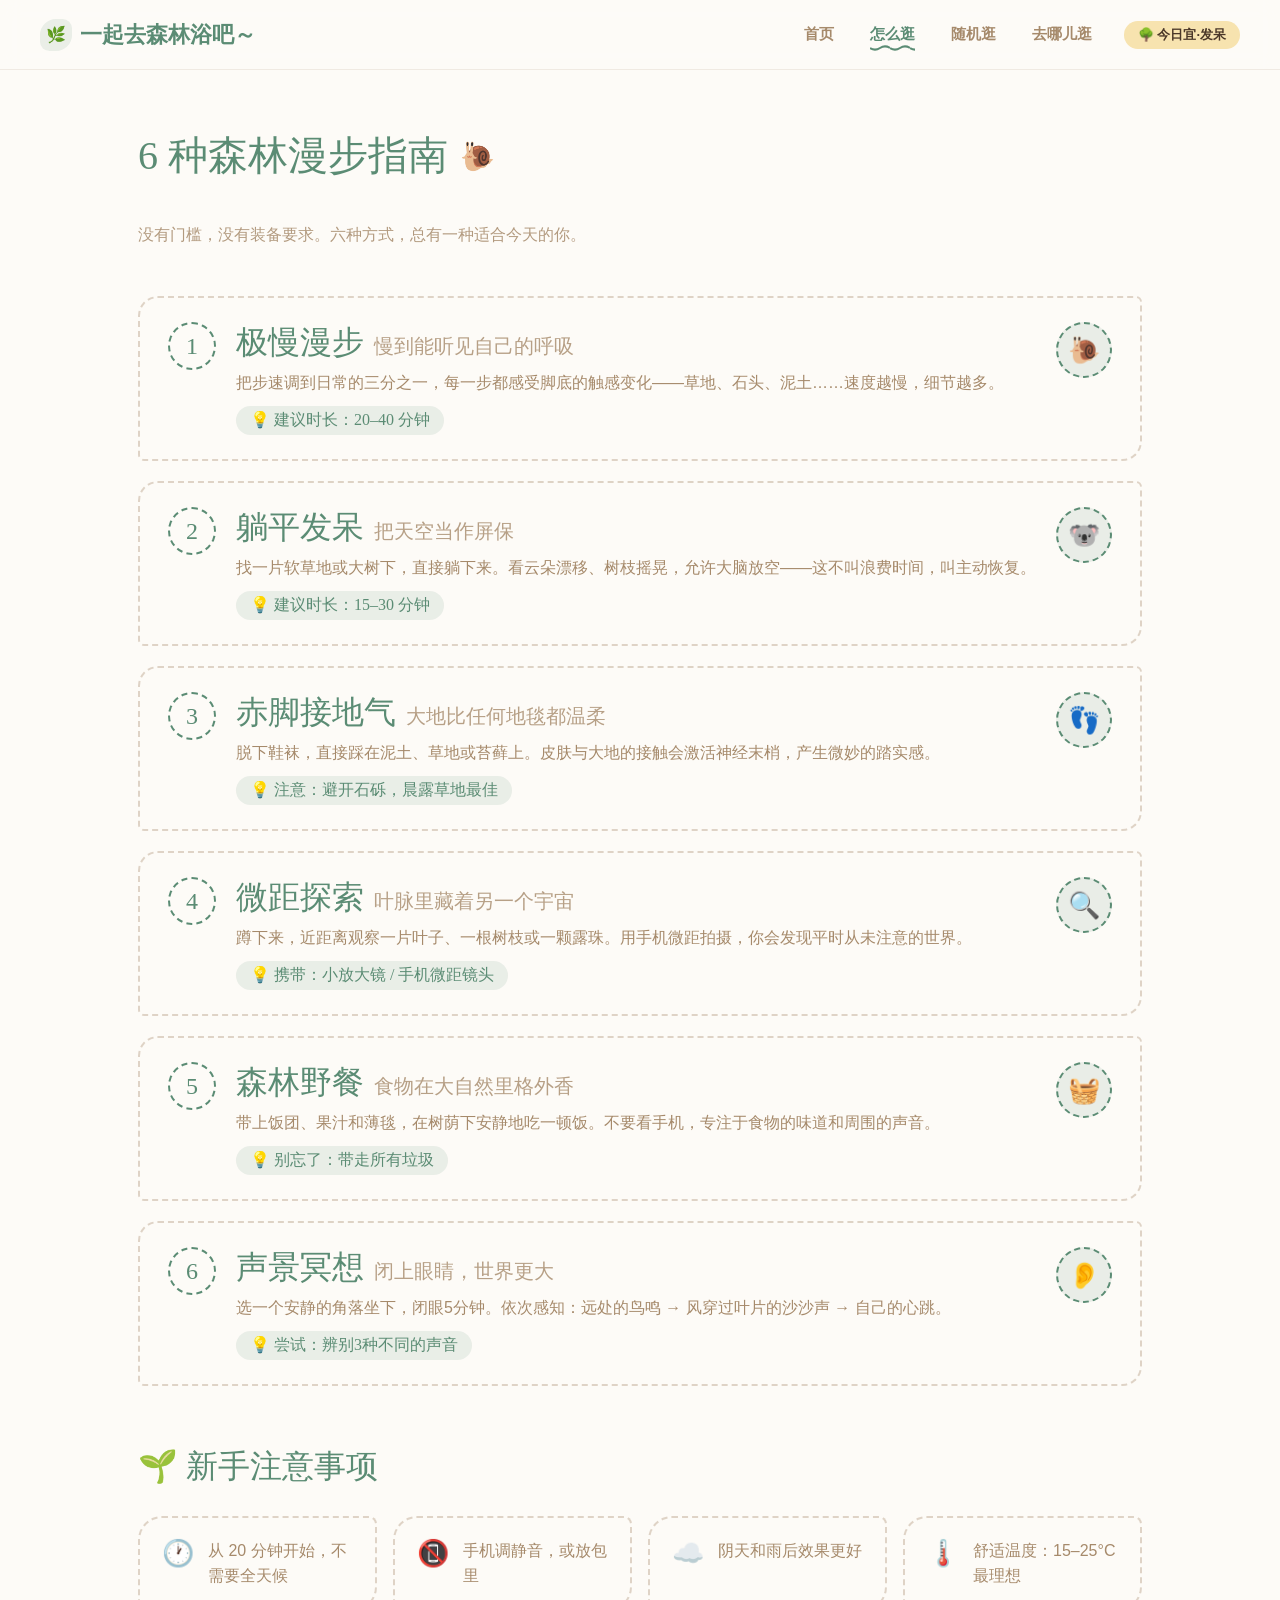
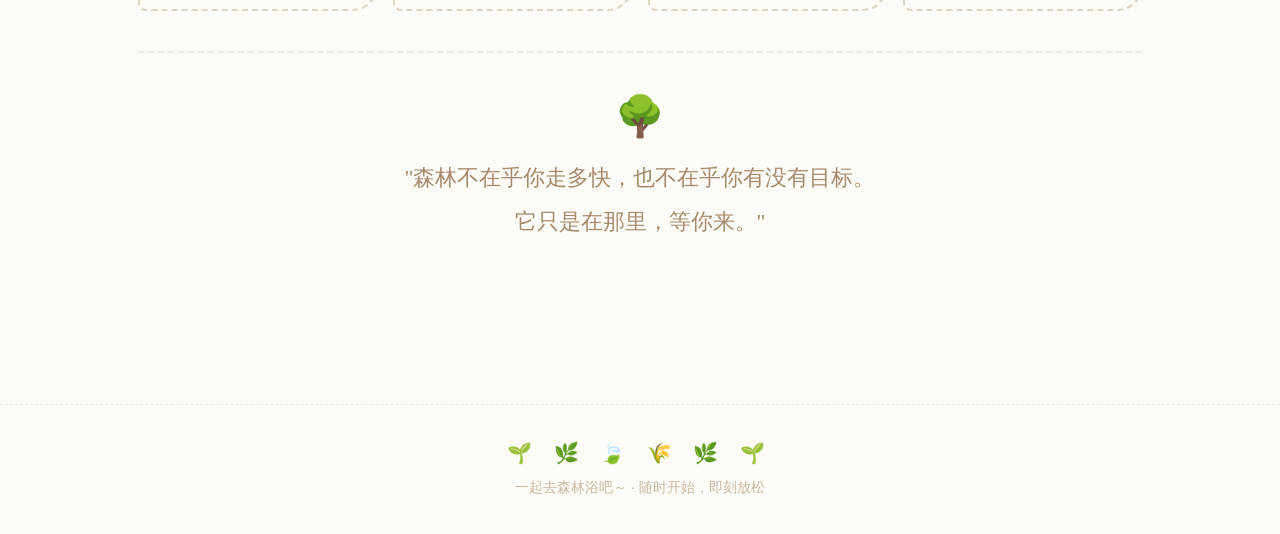
==== Forest-main/src/app/pages/Guide.html @ eac52fdb "1.0" ====
<!DOCTYPE html>
<html lang="zh-CN">
<head>
  <meta charset="UTF-8">
  <meta name="viewport" content="width=device-width, initial-scale=1.0">
  <title>怎么逛 - 一起去森林浴吧</title>
  <link rel="stylesheet" href="../forest.css">
</head>
<body style="margin: 0; padding: 0; background: var(--bg); min-height: 100vh; display: flex; flex-direction: column;">

  <nav class="navbar">
    <a href="Home.html" class="navbar-logo"><span class="navbar-logo-icon">🌿</span>一起去森林浴吧～</a>
    
    <div style="display: flex; align-items: center; gap: 32px;">
      
      <ul class="navbar-links">
        <li><a href="Home.html" class="nav-link">首页</a></li>
        <li><a href="Guide.html" class="nav-link active">怎么逛</a></li>
        <li><a href="Random.html" class="nav-link">随机逛</a></li>
        <li><a href="MapPage.html" class="nav-link ">去哪儿逛</a></li>
      </ul>
      
      <div class="navbar-tag">🌳 今日宜·发呆</div>
      
    </div>
  </nav>

  <div class="page-container" style="flex: 1;">
    <div class="page-header">
      <h1 class="text-large" style="margin: 0;">6 种森林漫步指南</h1>
      <span style="font-size: 28px;">🐌</span>
    </div>

    <p class="text-body" style="margin: 0 0 48px; max-width: 560px; opacity: 0.85;">
      没有门槛，没有装备要求。六种方式，总有一种适合今天的你。
    </p>

    <div id="guide-list" style="display: flex; flex-direction: column; gap: 20px;">
      </div>

    <section style="padding: 60px 0 40px;">
      <div style="display: flex; align-items: center; gap: 10px; margin-bottom: 28px;">
        <h2 class="text-medium" style="margin: 0;">🌱 新手注意事项</h2>
      </div>
      <div id="beginner-tips-list" style="display: grid; grid-template-columns: repeat(auto-fit, minmax(220px, 1fr)); gap: 16px;">
        </div>
    </section>

    <div style="text-align: center; padding: 40px 20px 80px; border-top: 2px dashed var(--soil-faint);">
      <div style="font-size: 40px; margin-bottom: 16px;">🌳</div>
      <p class="text-caption-hand" style="margin: 0 auto; max-width: 500px; line-height: 2; font-family: 'Caveat', cursive; font-size: 22px; color: var(--soil);">
        "森林不在乎你走多快，也不在乎你有没有目标。<br />它只是在那里，等你来。"
      </p>
    </div>
  </div>

  <footer class="site-footer">
    <div class="footer-leaves">🌱 🌿 🍃 🌾 🌿 🌱</div>
    <p class="text-small" style="margin: 0; opacity: 0.6;">
      一起去森林浴吧～ · 随时开始，即刻放松
    </p>
  </footer>

  <script src="../data.js"></script>

  <script>
    // 页面内局部数据
    const BEGINNER_TIPS = [
      { icon: "🕐", text: "从 20 分钟开始，不需要全天候" },
      { icon: "📵", text: "手机调静音，或放包里" },
      { icon: "☁️", text: "阴天和雨后效果更好" },
      { icon: "🌡️", text: "舒适温度：15–25°C 最理想" },
    ];

    // 1. 渲染漫步指南列表 (GUIDE_ITEMS 来源于 ../data.js)
    const guideListContainer = document.getElementById('guide-list');
    guideListContainer.innerHTML = GUIDE_ITEMS.map(item => `
      <div class="guide-card">
        <div class="num-badge">${item.id}</div>
        <div style="flex: 1; min-width: 0;">
          <div style="display: flex; align-items: baseline; gap: 10px; margin-bottom: 6px; flex-wrap: wrap;">
            <h3 class="text-medium" style="margin: 0;">${item.title}</h3>
            <span class="text-caption-hand" style="color: var(--soil); opacity: 0.8;">${item.subtitle}</span>
          </div>
          <p class="text-body" style="margin: 0 0 10px;">${item.description}</p>
          <span style="display: inline-flex; align-items: center; gap: 6px; background: var(--fg-light); border-radius: 20px; padding: 4px 14px; font-family: 'Caveat', cursive; font-size: 16px; color: var(--fg);">
            💡 ${item.tip}
          </span>
        </div>
        <div class="guide-icon-box">${item.icon}</div>
      </div>
    `).join('');

    // 2. 渲染新手注意事项
    const beginnerTipsContainer = document.getElementById('beginner-tips-list');
    beginnerTipsContainer.innerHTML = BEGINNER_TIPS.map(tip => `
      <div class="hand-card" style="padding: 20px 22px; display: flex; gap: 14px; align-items: flex-start;">
        <span style="font-size: 26px; line-height: 1.2;">${tip.icon}</span>
        <p class="text-body" style="margin: 0; line-height: 1.6;">
          ${tip.text}
        </p>
      </div>
    `).join('');
  </script>
</body>
</html>
---- Forest-main/src/app/forest.css ----
/* ============================================
   森林浴 Design System — forest.css
   "随时开始，即刻放松"
   ============================================ */

:root {
  --fg:          #5B8C74;
  --fg-dark:     #4A7A63;
  --fg-light:    rgba(91, 140, 116, 0.12);
  --bg:          #FDFBF7;
  --soil:        #A68A6B;
  --soil-light:  rgba(166, 138, 107, 0.35);
  --soil-faint:  rgba(166, 138, 107, 0.15);
  --pink:        #F4C2C2;
  --yellow:      #F7E3AF;
  --text-dark:   #4a3728;
    /* 新增字体变量 */
  --font-hand: 'Gaegu', cursive;
  --font-body: 'Nunito', sans-serif;
}


:root, .theme-spring {
  --font-size: 16px;
  --background: #fffafa; /* 极淡的樱花白 */
  --foreground: #4a3b3f; /* 柔和的深褐色，不刺眼 */
  --card: #ffffff;
  --card-foreground: #4a3b3f;
  --popover: #ffffff;
  --popover-foreground: #4a3b3f;
  
  --primary: #e89eb3; /* 樱花粉 */
  --primary-foreground: #ffffff;
  --secondary: #f4dce2;
  --secondary-foreground: #4a3b3f;
  
  --muted: #f7ecef;
  --muted-foreground: #8c7b80;
  --accent: #f4dce2;
  --accent-foreground: #4a3b3f;
  
  --destructive: #d4183d;
  --destructive-foreground: #ffffff;
  --border: rgba(232, 158, 179, 0.2);
  --input: transparent;
  --input-background: #f7ecef;
  --switch-background: #e1c8ce;
  
  --font-weight-medium: 500;
  --font-weight-normal: 400;
  --ring: #e89eb3;
  --radius: 0.625rem;
  --chart-1: oklch(0.646 0.222 41.116);
  --chart-2: oklch(0.6 0.118 184.704);
  --chart-3: oklch(0.398 0.07 227.392);
  --chart-4: oklch(0.828 0.189 84.429);
  --chart-5: oklch(0.769 0.188 70.08);
  --radius: 0.625rem;
  --sidebar: oklch(0.985 0 0);
  --sidebar-foreground: oklch(0.145 0 0);
  --sidebar-primary: #030213;
  --sidebar-primary-foreground: oklch(0.985 0 0);
  --sidebar-accent: oklch(0.97 0 0);
  --sidebar-accent-foreground: oklch(0.205 0 0);
  --sidebar-border: oklch(0.922 0 0);
  --sidebar-ring: oklch(0.708 0 0);
}

.theme-summer {
  --background: #f4fbf7; /* 极淡的薄荷绿 */
  --foreground: #2d3e33; /* 深墨绿 */
  --card: #ffffff;
  --card-foreground: #2d3e33;
  
  --primary: #5b8c74; /* 森林绿 */
  --primary-foreground: #ffffff;
  --secondary: #d3e6db;
  --secondary-foreground: #2d3e33;
  
  --muted: #e6f0ea;
  --muted-foreground: #6b8275;
  --accent: #d3e6db;
  --accent-foreground: #2d3e33;
  
  --border: rgba(91, 140, 116, 0.2);
  --input-background: #e6f0ea;
  --switch-background: #b5ccbf;
  --ring: #5b8c74;
}
/* =========================================
   3. 秋季主题 (秋·枫：温暖、浓烈)
   ========================================= */
.theme-autumn {
  --background: #fcf8f4; /* 淡淡的麦色 */
  --foreground: #4a3320; /* 树皮褐 */
  --card: #ffffff;
  --card-foreground: #4a3320;
  
  --primary: #cf6f42; /* 枫叶橘红 */
  --primary-foreground: #ffffff;
  --secondary: #f0dacb;
  --secondary-foreground: #4a3320;
  
  --muted: #f5eae1;
  --muted-foreground: #8a7360;
  --accent: #f0dacb;
  --accent-foreground: #4a3320;
  
  --border: rgba(207, 111, 66, 0.2);
  --input-background: #f5eae1;
  --switch-background: #d6c1b0;
  --ring: #cf6f42;
}
/* =========================================
   4. 冬季主题 (冬·雪：宁静、冷峻)
   ========================================= */
.theme-winter {
  --background: #f5f8fa; /* 冰雪蓝白 */
  --foreground: #2c3e50; /* 深夜蓝 */
  --card: #ffffff;
  --card-foreground: #2c3e50;
  
  --primary: #6c8ca6; /* 灰蓝色 */
  --primary-foreground: #ffffff;
  --secondary: #dce5ed;
  --secondary-foreground: #2c3e50;
  
  --muted: #e8eef3;
  --muted-foreground: #7d8f9f;
  --accent: #dce5ed;
  --accent-foreground: #2c3e50;
  
  --border: rgba(108, 140, 166, 0.2);
  --input-background: #e8eef3;
  --switch-background: #baccdb;
  --ring: #6c8ca6;
}


/* === BASE === */
*, *::before, *::after { box-sizing: border-box; }

body {
  font-family: var(--font-body);  /* 改用变量 */
  background: var(--bg);
  color: var(--soil);
  margin: 0;
  padding: 0;
}

h1, h2, h3, .navbar-logo, .season-arrow, .text-caption-hand, #season-lyrics span, .letter-footer {
  font-family: var(--font-hand);
}

a { text-decoration: none; }

/* === LAYOUT === */
.page-container {
  max-width: 1200px;
  margin: 0 auto;
  padding: 0 32px;
}

/* === NAVBAR === */
.navbar {
  position: sticky;
  top: 0;
  z-index: 100;
  height: 70px;
  background: rgba(253, 251, 247, 0.88);
  backdrop-filter: blur(10px);
  -webkit-backdrop-filter: blur(10px);
  border-bottom: 1px solid var(--soil-faint);
  display: flex;
  align-items: center;
  /* 优化：使用 clamp() 让两边内边距在 20px 到 40px 之间弹性缩放 */
  padding: 0 clamp(20px, 5vw, 40px);
  justify-content: space-between;
}

.navbar-logo {
  font-family: 'Caveat', cursive;
  font-size: 22px;
  font-weight: 600;
  color: var(--fg);
  text-decoration: none;
  display: flex;
  align-items: center;
  gap: 8px;
  transition: opacity 0.2s ease, transform 0.2s ease; /* 优化：加上 transform 过渡 */
  outline: none;
}
.navbar-logo:hover { 
  opacity: 0.8; 
}
/* 优化：无障碍键盘焦点反馈 */
.navbar-logo:focus-visible {
  outline: 2px solid var(--fg);
  outline-offset: 4px;
  border-radius: 4px;
}

.navbar-logo-icon {
  width: 32px;
  height: 32px;
  background: var(--fg-light);
  border-radius: 50% 30% 50% 30%;
  display: flex;
  align-items: center;
  justify-content: center;
  font-size: 16px;
  /* 优化：增加一个极慢的自然呼吸动画 */
  animation: organic-morph 6s ease-in-out infinite alternate;
}

/* 呼吸形变动画关键帧 */
@keyframes organic-morph {
  0%   { border-radius: 50% 30% 50% 30%; }
  100% { border-radius: 30% 50% 30% 50%; }
}

.navbar-links {
  display: flex;
  gap: clamp(20px, 3vw, 36px); /* 优化：间距自适应，避免屏幕变窄时挤压 */
  list-style: none;
  margin: 0;
  padding: 0;
}

.nav-link {
  font-family: 'Quicksand', sans-serif;
  font-size: 15px;
  font-weight: 600;
  color: var(--soil);
  text-decoration: none;
  position: relative;
  padding-bottom: 4px; /* 给波浪线预留高度空间 */
  transition: color 0.2s ease;
  outline: none;
}
/* 激活状态的文字颜色：森林绿 */
.nav-link.active {
  color: var(--fg) !important;
  font-weight: 700;
}

.nav-link:hover { color: var(--fg); }
.nav-link:focus-visible { color: var(--fg); }

/* 伪元素：更宽、更舒展的波浪动画本体 */
.nav-link::after {
  content: '';
  position: absolute;
  bottom: -6px; /* 稍微往下移一点，避免和文字贴得太紧 */
  left: 0;
  width: 100%;
  height: 8px; /* 【改动1】高度从 5px 增加到 8px，给更粗的波浪留出空间 */
  background-color: var(--fg); 
  
  /* 【改动2】SVG 调整：
      1. viewBox 改为 0 0 24 8 提供更大画布 
      2. 路径 Q6,8 12,4 T24,4 让波长变大
      3. stroke-width='2.5' 让线条明显变粗 
  */
  -webkit-mask-image: url("data:image/svg+xml,%3Csvg xmlns='http://www.w3.org/2000/svg' viewBox='0 0 24 8'%3E%3Cpath d='M0,4 Q6,8 12,4 T24,4' fill='none' stroke='black' stroke-width='2.5'/%3E%3C/svg%3E");
  mask-image: url("data:image/svg+xml,%3Csvg xmlns='http://www.w3.org/2000/svg' viewBox='0 0 24 8'%3E%3Cpath d='M0,4 Q6,8 12,4 T24,4' fill='none' stroke='black' stroke-width='2.5'/%3E%3C/svg%3E");
  
  /* 【改动3】宽度拉长到 20px，让波浪更平缓舒展 */
  -webkit-mask-size: 20px 100%;
  mask-size: 20px 100%;
  -webkit-mask-repeat: repeat-x;
  mask-repeat: repeat-x;
  
  transform: scaleX(0); 
  transform-origin: left; 
  transition: transform 0.35s cubic-bezier(0.4, 0, 0.2, 1);
}

.nav-link:hover::after,
.nav-link.active::after { 
  transform: scaleX(1); 
}

.navbar-tag {
  background: var(--yellow);
  border-radius: 20px;
  padding: 5px 14px;
  font-size: 13px;
  font-weight: 600;
  color: var(--text-dark);
  white-space: nowrap;
  font-family: 'Quicksand', sans-serif;
}

.navbar-mobile-btn {
  display: none;
  background: none;
  border: none;
  font-size: 22px;
  cursor: pointer;
  color: var(--fg);
  padding: 4px;
  /* 优化：改善移动端点击体验，取消点击高亮和默认延迟 */
  touch-action: manipulation;
  -webkit-tap-highlight-color: transparent; 
}

/* ============================================
   移动端响应式补充 (通常在 max-width: 768px 下触发)
   ============================================ */
@media (max-width: 768px) {
  .navbar-links,
  .navbar-tag {
    display: none; /* 默认隐藏导航链接和 Tag，交由 JS 或后续 CSS 展开 */
  }
  
  .navbar-mobile-btn {
    display: flex; /* 显示汉堡菜单按钮 */
    align-items: center;
    justify-content: center;
  }
}

/* === BUTTONS === */
.btn-primary {
  background: var(--fg);
  color: #fff;
  border: none;
  border-radius: 40px 12px 40px 12px;
  padding: 13px 30px;
  font-family: 'Quicksand', sans-serif;
  font-weight: 700;
  font-size: 16px;
  cursor: pointer;
  box-shadow: 0 4px 0 rgba(91,140,116,0.28);
  transition: background 0.2s, transform 0.18s, box-shadow 0.18s;
  display: inline-flex;
  align-items: center;
  gap: 8px;
}
.btn-primary:hover {
  background: var(--fg-dark);
  transform: translateY(-2px);
  box-shadow: 0 6px 0 rgba(91,140,116,0.22);
}
.btn-primary:active {
  transform: translateY(1px);
  box-shadow: 0 2px 0 rgba(91,140,116,0.28);
}

.btn-secondary {
  background: transparent;
  color: var(--fg);
  border: 2px solid var(--fg);
  border-radius: 40px 12px 40px 12px;
  padding: 11px 28px;
  font-family: 'Quicksand', sans-serif;
  font-weight: 700;
  font-size: 16px;
  cursor: pointer;
  transition: background 0.2s, transform 0.18s;
  display: inline-flex;
  align-items: center;
  gap: 8px;
}
.btn-secondary:hover {
  background: rgba(91,140,116,0.08);
  transform: translateY(-2px);
}

.btn-small {
  padding: 8px 18px;
  font-size: 14px;
  border-radius: 30px 8px 30px 8px;
}

/* === CARDS === */
.hand-card {
  background: var(--bg);
  border: 2px dashed var(--soil-light);
  border-radius: 24px 8px 24px 8px;
  padding: 24px;
  transition: transform 0.25s ease, box-shadow 0.25s ease, border-color 0.25s ease;
}
.hand-card:hover {
  transform: translateY(-4px);
  box-shadow: 0 10px 28px rgba(91,140,116,0.1);
  border-color: var(--soil);
}

/* === TYPOGRAPHY === */
.text-huge {
  font-family: 'Caveat', cursive;
  font-size: clamp(38px, 5.5vw, 64px);
  line-height: 1.2;
  color: var(--fg);
  font-weight: 400;
}
.text-large {
  font-family: 'Caveat', cursive;
  font-size: clamp(28px, 3.5vw, 40px);
  line-height: 1.3;
  color: var(--fg);
  font-weight: 400;
}
.text-medium {
  font-family: 'Caveat', cursive;
  font-size: clamp(22px, 2.5vw, 32px);
  line-height: 1.3;
  color: var(--fg);
  font-weight: 400;
}
.text-caption-hand {
  font-family: 'Caveat', cursive;
  font-size: 20px;
  line-height: 1.5;
  color: var(--soil);
}
.text-body {
  font-family: 'Quicksand', sans-serif;
  font-size: 16px;
  line-height: 1.65;
  color: var(--soil);
}
.text-small {
  font-family: 'Quicksand', sans-serif;
  font-size: 14px;
  line-height: 1.5;
  color: var(--soil);
}
.text-green { color: var(--fg); }
.text-soil { color: var(--soil); }

/* === SEASON TOGGLE === */
.season-toggle {
  display: flex;
  gap: 12px;
  justify-content: center;
}
.season-btn {
  width: 52px;
  height: 52px;
  border-radius: 100px;
  border: 2px dashed var(--soil-light);
  background: rgba(253,251,247,0.75);
  cursor: pointer;
  font-size: 22px;
  display: flex;
  align-items: center;
  justify-content: center;
  transition: all 0.22s ease;
  flex-direction: column;
  gap: 2px;
  padding: 0;
  position: relative;
}
.season-btn:hover {
  border-color: var(--fg);
  background: rgba(253,251,247,0.9);
  transform: translateY(-2px);
}
.season-btn.active {
  border-color: var(--fg);
  border-style: solid;
  background: rgba(91,140,116,0.12);
  transform: scale(1.1);
  box-shadow: 0 4px 0 rgba(91,140,116,0.18);
}
.season-label {
  font-family: 'Caveat', cursive;
  font-size: 11px;
  color: var(--fg);
  line-height: 1;
}

/* === WINDOW FRAME === */
.window-frame {
  border: 6px solid var(--soil);
  border-radius: 16px;
  overflow: hidden;
  box-shadow: 8px 8px 0 var(--soil-faint);
  background: var(--bg);
  position: relative;
}
.window-frame-img {
  width: 100%;
  height: 400px;
  object-fit: cover;
  display: block;
  transition: opacity 0.5s ease;
}
.window-frame-bar {
  display: flex;
  align-items: center;
  justify-content: space-between;
  padding: 12px 20px;
  border-top: 2px dashed var(--soil-light);
  background: var(--bg);
}
.window-dot-row {
  display: flex;
  gap: 6px;
  position: absolute;
  top: 12px;
  left: 12px;
}
.window-dot {
  width: 10px;
  height: 10px;
  border-radius: 50%;
  background: var(--soil-light);
}

/* === FAB === */
.fab-btn {
  position: fixed;
  bottom: 36px;
  right: 36px;
  width: 56px;
  height: 56px;
  border-radius: 50%;
  background: var(--fg);
  color: #fff;
  font-size: 26px;
  border: none;
  cursor: pointer;
  box-shadow: 0 4px 18px rgba(91,140,116,0.38);
  display: flex;
  align-items: center;
  justify-content: center;
  transition: all 0.2s ease;
  z-index: 200;
  line-height: 1;
}
.fab-btn:hover {
  background: var(--fg-dark);
  transform: scale(1.08) rotate(15deg);
  box-shadow: 0 6px 22px rgba(91,140,116,0.45);
}

/* === MODAL === */
.modal-overlay {
  position: fixed;
  inset: 0;
  background: rgba(62, 42, 28, 0.28);
  backdrop-filter: blur(5px);
  z-index: 300;
  display: flex;
  align-items: center;
  justify-content: center;
  padding: 20px;
}
.modal-box {
  background: var(--bg);
  border: 2px dashed var(--soil);
  border-radius: 24px 8px 24px 8px;
  padding: 36px 32px;
  width: 420px;
  max-width: 100%;
  position: relative;
  animation: modalIn 0.22s ease;
}
@keyframes modalIn {
  from { opacity: 0; transform: translateY(16px) scale(0.97); }
  to   { opacity: 1; transform: translateY(0) scale(1); }
}
.modal-close {
  position: absolute;
  top: 14px; right: 18px;
  background: none;
  border: none;
  font-size: 22px;
  cursor: pointer;
  color: var(--soil);
  line-height: 1;
  transition: color 0.2s;
}
.modal-close:hover { color: var(--fg); }

/* === FORM === */
.form-group { margin-bottom: 16px; }
.form-label {
  font-family: 'Caveat', cursive;
  font-size: 18px;
  color: var(--fg);
  display: block;
  margin-bottom: 5px;
}
.form-input {
  width: 100%;
  background: #fff;
  border: 2px dashed var(--soil-light);
  border-radius: 12px 4px 12px 4px;
  padding: 10px 14px;
  font-family: 'Quicksand', sans-serif;
  font-size: 15px;
  color: var(--text-dark);
  outline: none;
  transition: border-color 0.2s ease, border-style 0.2s;
  resize: vertical;
}
.form-input:focus {
  border-color: var(--fg);
  border-style: solid;
}
.form-input::placeholder { color: var(--soil-light); opacity: 1; }

/* === STICKY NOTES === */
.sticky-note {
  background: var(--yellow);
  padding: 18px 16px;
  border-radius: 4px 12px 4px 4px;
  box-shadow: 3px 3px 8px rgba(166,138,107,0.22);
  font-family: 'Caveat', cursive;
  font-size: 18px;
  line-height: 1.55;
  color: var(--text-dark);
  position: relative;
  transition: transform 0.3s ease, box-shadow 0.3s ease;
}
.sticky-note:hover {
  transform: rotate(0deg) translateY(-4px) !important;
  box-shadow: 5px 6px 14px rgba(166,138,107,0.3) !important;
}
.sticky-pin {
  position: absolute;
  top: -8px;
  left: 50%;
  transform: translateX(-50%);
  font-size: 16px;
  filter: drop-shadow(0 2px 2px rgba(0,0,0,0.15));
}
.sticky-user {
  font-size: 13px;
  font-family: 'Quicksand', sans-serif;
  color: var(--soil);
  margin-top: 8px;
  display: block;
  font-weight: 600;
}

/* === NUMBER BADGE === */
.num-badge {
  width: 48px;
  height: 48px;
  min-width: 48px;
  border-radius: 50%;
  border: 2px dashed var(--fg);
  display: flex;
  align-items: center;
  justify-content: center;
  font-family: 'Caveat', cursive;
  font-size: 24px;
  color: var(--fg);
}

/* === MAP === */
.map-outer {
  position: relative;
  border-radius: 20px;
  overflow: hidden;
  border: 2px dashed var(--soil-light);
  box-shadow: 0 4px 24px rgba(91,140,116,0.1);
}
.map-marker {
  position: absolute;
  cursor: pointer;
  transform: translate(-50%, -100%);
  transition: transform 0.2s ease, filter 0.2s;
  z-index: 10;
}
.map-marker:hover { transform: translate(-50%, -100%) scale(1.2); filter: drop-shadow(0 4px 8px rgba(91,140,116,0.4)); }
.map-marker.active { transform: translate(-50%, -100%) scale(1.2); filter: drop-shadow(0 4px 8px rgba(91,140,116,0.5)); }
.marker-pin {
  width: 34px;
  height: 34px;
  background: var(--fg);
  border: 3px solid #fff;
  border-radius: 50% 50% 50% 0;
  transform: rotate(-45deg);
  display: flex;
  align-items: center;
  justify-content: center;
  box-shadow: 0 2px 8px rgba(91,140,116,0.35);
}
.marker-pin-inner {
  transform: rotate(45deg);
  font-size: 14px;
  line-height: 1;
}
.info-bubble {
  position: absolute;
  background: var(--bg);
  border: 2px dashed var(--soil);
  border-radius: 16px 4px 16px 4px;
  padding: 16px 18px;
  width: 210px;
  box-shadow: 4px 4px 0 var(--soil-faint);
  z-index: 20;
  animation: bubbleIn 0.2s ease;
}
@keyframes bubbleIn {
  from { opacity: 0; transform: scale(0.92) translateY(8px); }
  to   { opacity: 1; transform: scale(1) translateY(0); }
}
.info-bubble::before {
  content: '';
  position: absolute;
  bottom: -10px;
  left: 24px;
  border: 8px solid transparent;
  border-top-color: var(--soil);
}

/* === STATS ROW === */
.stats-row {
  display: flex;
  gap: 0;
  background: var(--bg);
  border: 2px dashed var(--soil-light);
  border-radius: 20px 8px 20px 8px;
  overflow: hidden;
}
.stat-item {
  flex: 1;
  text-align: center;
  padding: 24px 16px;
  border-right: 2px dashed var(--soil-faint);
}
.stat-item:last-child { border-right: none; }
.stat-number {
  font-family: 'Caveat', cursive;
  font-size: 52px;
  line-height: 1;
  color: var(--fg);
  font-weight: 400;
}
.stat-label {
  font-family: 'Quicksand', sans-serif;
  font-size: 14px;
  color: var(--soil);
  margin-top: 4px;
  font-weight: 600;
}

/* === GUIDE CARD === */
.guide-card {
  background: var(--bg);
  border: 2px dashed var(--soil-light);
  border-radius: 20px 6px 20px 6px;
  padding: 24px 28px;
  display: flex;
  align-items: flex-start;
  gap: 20px;
  transition: transform 0.25s, box-shadow 0.25s, border-color 0.25s;
}
.guide-card:hover {
  transform: translateX(6px);
  box-shadow: -6px 0 0 var(--fg);
  border-color: var(--soil);
}
.guide-icon-box {
  width: 56px;
  height: 56px;
  min-width: 56px;
  border-radius: 50%;
  background: var(--fg-light);
  display: flex;
  align-items: center;
  justify-content: center;
  font-size: 26px;
  border: 2px dashed var(--fg);
  transition: background 0.2s;
}
.guide-card:hover .guide-icon-box { background: rgba(91,140,116,0.2); }

/* === PAGE HEADER === */
.page-header {
  padding: 60px 0 40px;
  display: flex;
  align-items: center;
  gap: 12px;
}

/* === FOOTER === */
.site-footer {
  background: var(--bg);
  border-top: 1px dashed var(--soil-faint);
  padding: 36px 0;
  margin-top: 80px;
  text-align: center;
}
.footer-leaves {
  font-size: 20px;
  letter-spacing: 8px;
  margin-bottom: 12px;
}

/* === PARK DETAIL === */
.park-detail-grid {
  display: grid;
  grid-template-columns: 35fr 65fr;
  gap: 40px;
  padding: 40px 0 80px;
}
.park-info-img {
  width: 100%;
  height: 240px;
  object-fit: cover;
  border-radius: 16px 4px 16px 4px;
  display: block;
  margin-bottom: 20px;
}
.park-meta-row {
  display: flex;
  align-items: center;
  gap: 10px;
  margin-bottom: 10px;
  font-size: 15px;
  color: var(--soil);
}
.park-meta-icon { font-size: 18px; }
.feature-tag {
  display: inline-flex;
  align-items: center;
  gap: 4px;
  background: var(--fg-light);
  border: 1px solid var(--fg);
  border-radius: 20px;
  padding: 4px 12px;
  font-size: 13px;
  font-weight: 600;
  color: var(--fg);
  margin: 4px 4px 4px 0;
}

/* === STICKY GRID === */
.sticky-grid {
  display: grid;
  grid-template-columns: repeat(auto-fill, minmax(180px, 1fr));
  gap: 20px;
  margin: 24px 0;
}

/* === INLINE FORM === */
.inline-form {
  background: var(--bg);
  border: 2px dashed var(--soil-light);
  border-radius: 20px 6px 20px 6px;
  padding: 24px;
  margin-top: 20px;
}
.inline-form.hidden { display: none; }

/* === HERO OVERLAY TEXT === */
.hero-overlay {
  position: absolute;
  inset: 0;
  background: linear-gradient(to bottom, 
    rgba(253,251,247,0.1) 0%, 
    rgba(253,251,247,0.55) 60%, 
    rgba(253,251,247,0.85) 100%);
  display: flex;
  flex-direction: column;
  align-items: center;
  justify-content: center;
  text-align: center;
  padding: 40px 24px;
}
.hero-season-bar {
  position: absolute;
  bottom: 40px;
  left: 50%;
  transform: translateX(-50%);
  display: flex;
  flex-direction: column;
  align-items: center;
  gap: 12px;
}

/* === BACK BUTTON === */
.back-link {
  display: inline-flex;
  align-items: center;
  gap: 6px;
  color: var(--soil);
  font-size: 15px;
  font-weight: 600;
  text-decoration: none;
  transition: color 0.2s;
  margin-bottom: 8px;
}
.back-link:hover { color: var(--fg); }

/* === RESPONSIVE === */
@media (max-width: 900px) {
  .navbar { padding: 0 20px; }
  .navbar-links { display: none; }
  .navbar-links.open {
    display: flex;
    flex-direction: column;
    position: absolute;
    top: 70px;
    left: 0; right: 0;
    background: rgba(253,251,247,0.98);
    padding: 20px;
    border-bottom: 1px solid var(--soil-faint);
    gap: 16px;
    z-index: 99;
  }
  .navbar-mobile-btn { display: flex; }
  .navbar-tag { display: none; }

  .page-container { padding: 0 16px; }
  .park-detail-grid { grid-template-columns: 1fr; gap: 24px; }
  .stats-row { flex-wrap: wrap; }
  .stat-item { min-width: 45%; }
  .guide-card { flex-direction: column; gap: 12px; }
}

@media (max-width: 600px) {
  .window-frame-img { height: 240px; }
  .sticky-grid { grid-template-columns: repeat(2, 1fr); }
}
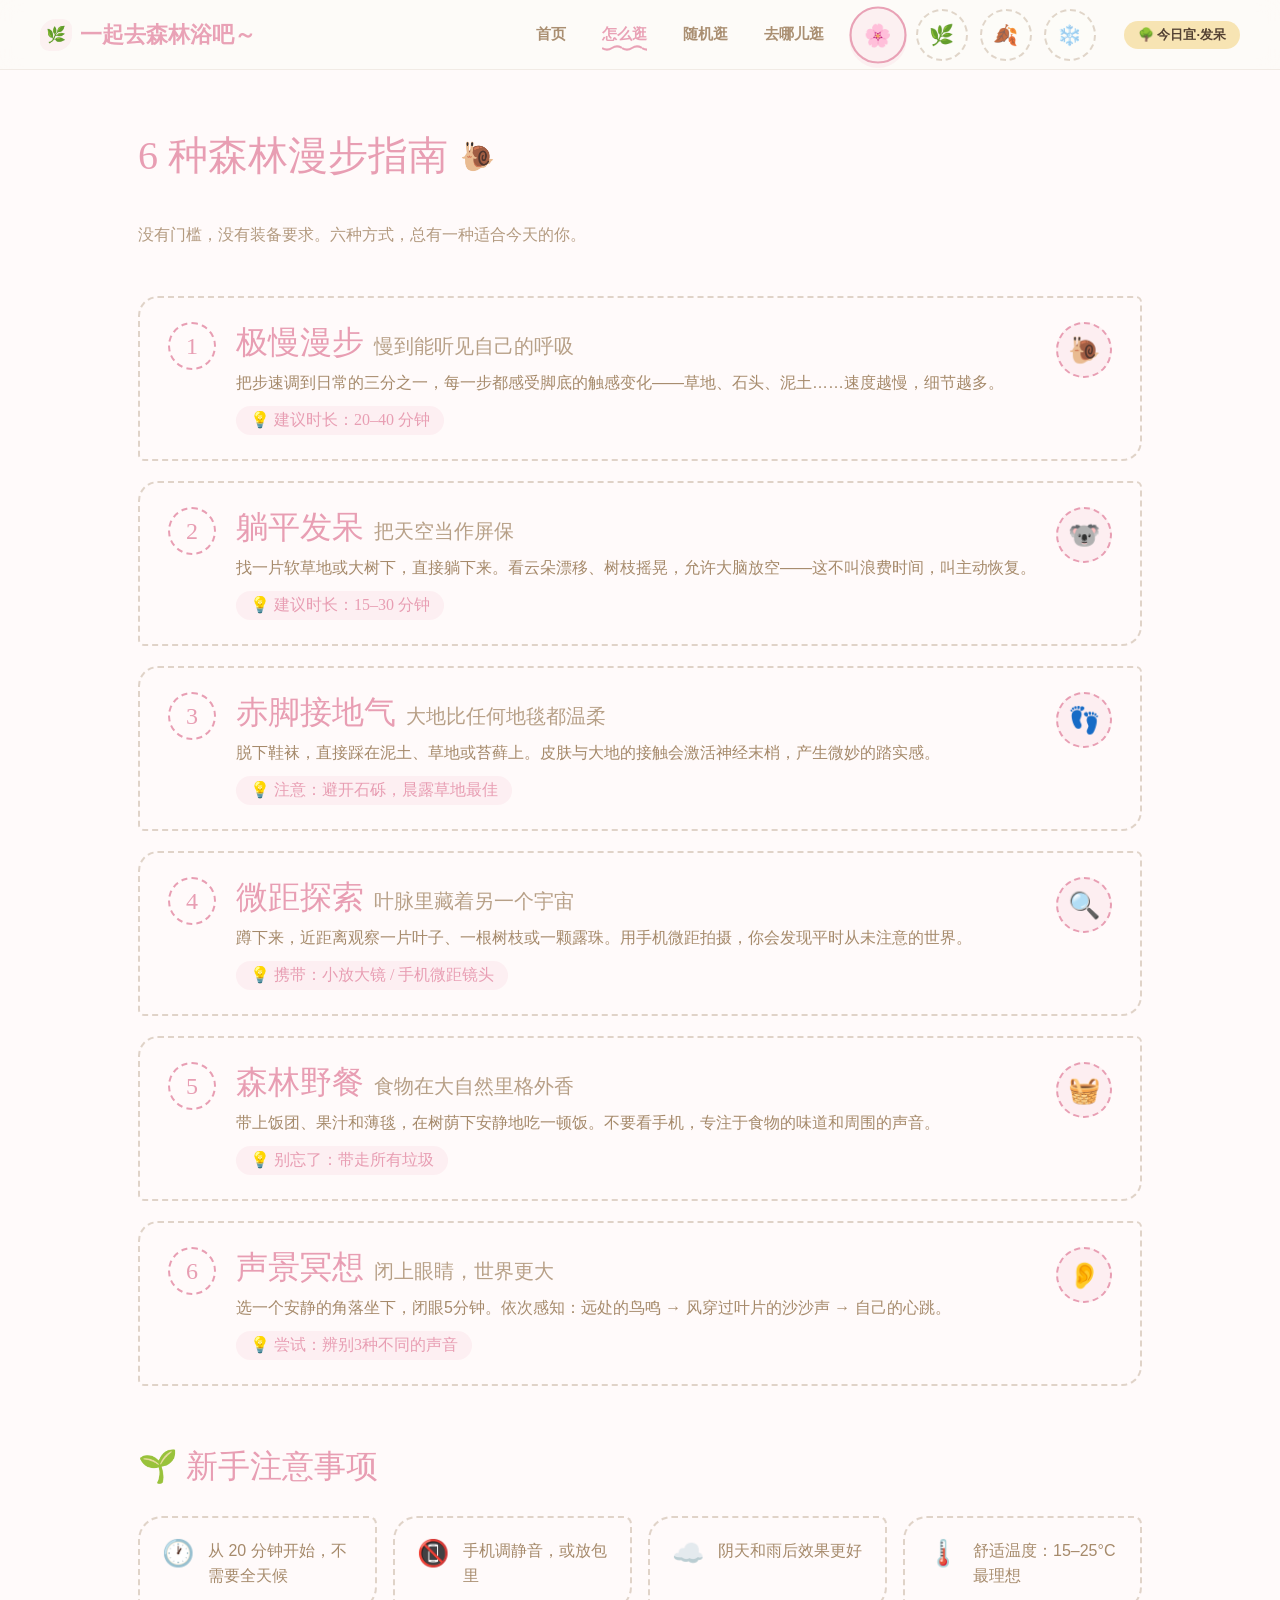
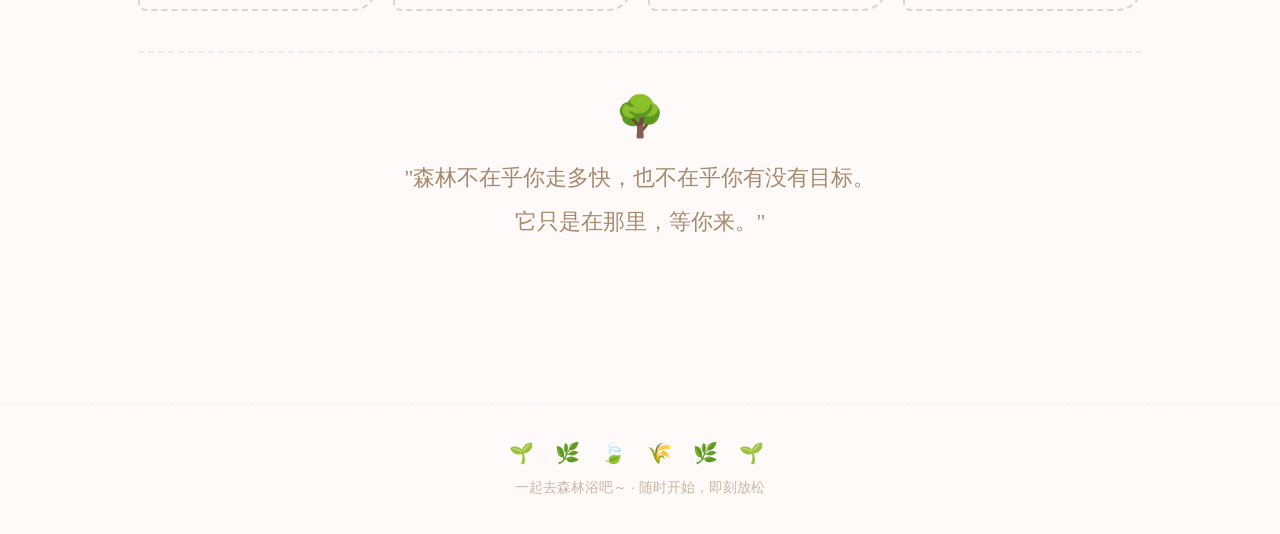
==== commit 1aa7e0e1: "2.0" ====
--- a/Forest-main/src/app/pages/Guide.html
+++ b/Forest-main/src/app/pages/Guide.html
@@ -4,26 +4,34 @@
   <meta charset="UTF-8">
   <meta name="viewport" content="width=device-width, initial-scale=1.0">
   <title>怎么逛 - 一起去森林浴吧</title>
-  <link rel="stylesheet" href="../forest.css">
+  <link rel="stylesheet" href="../css/themes.css">
+  <link rel="stylesheet" href="../css/base.css">
+  <link rel="stylesheet" href="../css/components.css">
+  <link rel="stylesheet" href="../css/layout.css">
+  <link href="https://gs.jurieo.com/gemini/fonts-googleapis/css2?family=Gaegu&family=Nunito:wght@400;600;700&display=swap" rel="stylesheet">
 </head>
 <body style="margin: 0; padding: 0; background: var(--bg); min-height: 100vh; display: flex; flex-direction: column;">
 
-  <nav class="navbar">
-    <a href="Home.html" class="navbar-logo"><span class="navbar-logo-icon">🌿</span>一起去森林浴吧～</a>
-    
-    <div style="display: flex; align-items: center; gap: 32px;">
-      
-      <ul class="navbar-links">
-        <li><a href="Home.html" class="nav-link">首页</a></li>
-        <li><a href="Guide.html" class="nav-link active">怎么逛</a></li>
-        <li><a href="Random.html" class="nav-link">随机逛</a></li>
-        <li><a href="MapPage.html" class="nav-link ">去哪儿逛</a></li>
-      </ul>
-      
-      <div class="navbar-tag">🌳 今日宜·发呆</div>
-      
+<nav class="navbar" style="background: rgba(253, 251, 247, 0.75); backdrop-filter: blur(10px);">
+  <a href="Home.html" class="navbar-logo">
+    <span class="navbar-logo-icon">🌿</span>一起去森林浴吧～
+  </a>
+
+  <div class="navbar-actions">
+    <ul class="navbar-links">
+      <li><a href="Home.html" class="nav-link">首页</a></li>
+      <li><a href="Guide.html" class="nav-link active">怎么逛</a></li>
+      <li><a href="Random.html" class="nav-link">随机逛</a></li>
+      <li><a href="MapPage.html" class="nav-link">去哪儿逛</a></li>
+    </ul>
+
+    <div class="navbar-season" title="轻轻拨动季节">
+      <div class="season-toggle" id="season-toggle-container"></div>
     </div>
-  </nav>
+
+    <div class="navbar-tag">🌳 今日宜·发呆</div>
+  </div>
+</nav>
 
   <div class="page-container" style="flex: 1;">
     <div class="page-header">
@@ -101,6 +109,33 @@
         </p>
       </div>
     `).join('');
+    // ==========================================
+    // 全局主题同步逻辑 (无背景大图版)
+    // ==========================================
+    const themeClasses = ['theme-spring', 'theme-summer', 'theme-autumn', 'theme-winter'];
+    const toggleContainer = document.getElementById('season-toggle-container');
+
+    function renderTheme(idx) {
+      // 1. 保存选择
+      localStorage.setItem('forest-theme', idx);
+      
+      // 2. 切换 Body 类名
+      document.body.classList.remove(...themeClasses);
+      document.body.classList.add(themeClasses[idx]);
+      
+      // 3. 重新渲染按钮高亮状态
+      if (toggleContainer) {
+        toggleContainer.innerHTML = SEASONS.map((s, i) => `
+          <button class="season-btn ${i === idx ? 'active' : ''}" onclick="renderTheme(${i})" style="cursor: pointer;">
+            <span style="font-size: 20px;">${s.icon}</span>
+          </button>
+        `).join('');
+      }
+    }
+
+    // 初始化读取本地缓存主题
+    const currentThemeIdx = localStorage.getItem('forest-theme') ? parseInt(localStorage.getItem('forest-theme')) : 0;
+    renderTheme(currentThemeIdx);
   </script>
 </body>
 </html>
--- a/Forest-main/src/app/css/themes.css
+++ b/Forest-main/src/app/css/themes.css
@@ -0,0 +1,89 @@
+/* ============================================
+   1. themes.css - 森林浴 App 主题与全局变量
+   ============================================ */
+
+:root {
+  /* --- 字体配置 --- */
+  --font-hand: 'Gaegu', 'Caveat', cursive;
+  --font-body: 'Nunito', 'Quicksand', sans-serif;
+
+  /* --- 基础共享颜色 (不随季节变化的泥土色调等) --- */
+  --soil: #A68A6B;
+  --soil-light: rgba(166, 138, 107, 0.35);
+  --soil-faint: rgba(166, 138, 107, 0.15);
+  --yellow: #F7E3AF;
+  --text-dark: #4a3728;
+  
+  /* --- 基础尺寸与投影 --- */
+  --radius: 0.625rem;
+}
+
+/* =========================================
+   默认主题 (春季) 与 Fallback
+   ========================================= */
+:root, .theme-spring {
+  --background: #fffafa; /* 极淡的樱花白 */
+  --foreground: #4a3b3f; /* 柔和深褐色 */
+  
+  --primary: #e89eb3; /* 樱花粉 */
+  --primary-foreground: #ffffff;
+  
+  /* 为了兼容旧代码中的 --fg 和 --bg 变量，建立映射 */
+  --fg: var(--primary);
+  --fg-dark: #d4183d;
+  --fg-light: rgba(232, 158, 179, 0.12);
+  --bg: var(--background);
+}
+
+/* =========================================
+   夏季主题 (夏·绿：清凉、治愈)
+   ========================================= */
+.theme-summer {
+  --background: #f4fbf7;
+  --foreground: #2d3e33;
+  
+  --primary: #5b8c74;
+  --primary-foreground: #ffffff;
+  
+  --fg: var(--primary);
+  --fg-dark: #4a7a63;
+  --fg-light: rgba(91, 140, 116, 0.12);
+  --bg: var(--background);
+}
+
+/* =========================================
+   秋季主题 (秋·枫：温暖、浓烈)
+   ========================================= */
+.theme-autumn {
+  --background: #fcf8f4;
+  --foreground: #4a3320;
+  
+  --primary: #cf6f42;
+  --primary-foreground: #ffffff;
+  
+  --fg: var(--primary);
+  --fg-dark: #b35930;
+  --fg-light: rgba(207, 111, 66, 0.12);
+  --bg: var(--background);
+}
+
+/* =========================================
+   冬季主题 (冬·雪：宁静、冷峻)
+   ========================================= */
+.theme-winter {
+  --background: #f5f8fa;
+  --foreground: #2c3e50;
+  
+  --primary: #6c8ca6;
+  --primary-foreground: #ffffff;
+  
+  --fg: var(--primary);
+  --fg-dark: #56728a;
+  --fg-light: rgba(108, 140, 166, 0.12);
+  --bg: var(--background);
+}
+
+/* 全局主题过渡动画 */
+body {
+  transition: background-color 0.6s ease, color 0.6s ease;
+}
--- a/Forest-main/src/app/css/base.css
+++ b/Forest-main/src/app/css/base.css
@@ -0,0 +1,75 @@
+/* ============================================
+   2. base.css - 基础样式与文字排版 (Typography)
+   ============================================ */
+
+/* === 全局重置 === */
+*, *::before, *::after { 
+  box-sizing: border-box; 
+}
+
+body {
+  font-family: var(--font-body);
+  background: var(--bg);
+  color: var(--soil);
+  margin: 0;
+  padding: 0;
+}
+
+/* === 基础元素 === */
+h1, h2, h3, .navbar-logo, .season-arrow, .text-caption-hand, #season-lyrics span, .letter-footer {
+  font-family: var(--font-hand);
+}
+
+a { 
+  text-decoration: none; 
+}
+
+/* === 文本排版工具类 === */
+.text-huge {
+  font-family: var(--font-hand);
+  font-size: clamp(38px, 5.5vw, 64px);
+  line-height: 1.2;
+  color: var(--fg);
+  font-weight: 400;
+}
+
+.text-large {
+  font-family: var(--font-hand);
+  font-size: clamp(28px, 3.5vw, 40px);
+  line-height: 1.3;
+  color: var(--fg);
+  font-weight: 400;
+}
+
+.text-medium {
+  font-family: var(--font-hand);
+  font-size: clamp(22px, 2.5vw, 32px);
+  line-height: 1.3;
+  color: var(--fg);
+  font-weight: 400;
+}
+
+.text-caption-hand {
+  font-family: var(--font-hand);
+  font-size: 20px;
+  line-height: 1.5;
+  color: var(--soil);
+}
+
+.text-body {
+  font-family: var(--font-body);
+  font-size: 16px;
+  line-height: 1.65;
+  color: var(--soil);
+}
+
+.text-small {
+  font-family: var(--font-body);
+  font-size: 14px;
+  line-height: 1.5;
+  color: var(--soil);
+}
+
+/* 颜色辅助类 */
+.text-green { color: var(--fg); }
+.text-soil { color: var(--soil); }
--- a/Forest-main/src/app/css/components.css
+++ b/Forest-main/src/app/css/components.css
@@ -0,0 +1,237 @@
+/* ============================================
+   3. components.css - 公共 UI 组件
+   包含：按钮、卡片、表单、便签、标签等
+   ============================================ */
+
+/* === BUTTONS (按钮) === */
+.btn-primary {
+  background: var(--fg);
+  color: #fff;
+  border: none;
+  border-radius: 40px 12px 40px 12px;
+  padding: 13px 30px;
+  font-family: var(--font-body); /* 已替换为变量 */
+  font-weight: 700;
+  font-size: 16px;
+  cursor: pointer;
+  box-shadow: 0 4px 0 rgba(0,0,0,0.1); /* 优化了阴影适配多主题 */
+  transition: background 0.2s, transform 0.18s, box-shadow 0.18s;
+  display: inline-flex;
+  align-items: center;
+  gap: 8px;
+}
+.btn-primary:hover {
+  background: var(--fg-dark);
+  transform: translateY(-2px);
+  box-shadow: 0 6px 0 rgba(0,0,0,0.08);
+}
+.btn-primary:active {
+  transform: translateY(1px);
+  box-shadow: 0 2px 0 rgba(0,0,0,0.1);
+}
+
+.btn-secondary {
+  background: transparent;
+  color: var(--fg);
+  border: 2px solid var(--fg);
+  border-radius: 40px 12px 40px 12px;
+  padding: 11px 28px;
+  font-family: var(--font-body);
+  font-weight: 700;
+  font-size: 16px;
+  cursor: pointer;
+  transition: background 0.2s, transform 0.18s;
+  display: inline-flex;
+  align-items: center;
+  gap: 8px;
+}
+.btn-secondary:hover {
+  background: var(--fg-light); /* 替换了硬编码颜色 */
+  transform: translateY(-2px);
+}
+
+.btn-small {
+  padding: 8px 18px;
+  font-size: 14px;
+  border-radius: 30px 8px 30px 8px;
+}
+
+.fab-btn {
+  position: fixed;
+  bottom: 36px;
+  right: 36px;
+  width: 56px;
+  height: 56px;
+  border-radius: 50%;
+  background: var(--fg);
+  color: #fff;
+  font-size: 26px;
+  border: none;
+  cursor: pointer;
+  box-shadow: 0 4px 18px rgba(0,0,0,0.15);
+  display: flex;
+  align-items: center;
+  justify-content: center;
+  transition: all 0.2s ease;
+  z-index: 200;
+  line-height: 1;
+}
+.fab-btn:hover {
+  background: var(--fg-dark);
+  transform: scale(1.08) rotate(15deg);
+  box-shadow: 0 6px 22px rgba(0,0,0,0.2);
+}
+
+/* === CARDS (卡片) === */
+.hand-card {
+  background: var(--bg);
+  border: 2px dashed var(--soil-light);
+  border-radius: 24px 8px 24px 8px;
+  padding: 24px;
+  transition: transform 0.25s ease, box-shadow 0.25s ease, border-color 0.25s ease;
+}
+.hand-card:hover {
+  transform: translateY(-4px);
+  box-shadow: 0 10px 28px var(--fg-light); /* 替换了硬编码颜色 */
+  border-color: var(--soil);
+}
+
+.guide-card {
+  background: var(--bg);
+  border: 2px dashed var(--soil-light);
+  border-radius: 20px 6px 20px 6px;
+  padding: 24px 28px;
+  display: flex;
+  align-items: flex-start;
+  gap: 20px;
+  transition: transform 0.25s, box-shadow 0.25s, border-color 0.25s;
+}
+.guide-card:hover {
+  transform: translateX(6px);
+  box-shadow: -6px 0 0 var(--fg);
+  border-color: var(--soil);
+}
+.guide-icon-box {
+  width: 56px;
+  height: 56px;
+  min-width: 56px;
+  border-radius: 50%;
+  background: var(--fg-light);
+  display: flex;
+  align-items: center;
+  justify-content: center;
+  font-size: 26px;
+  border: 2px dashed var(--fg);
+  transition: background 0.2s;
+}
+.guide-card:hover .guide-icon-box { 
+  filter: brightness(0.95); /* 用滤镜加深，替代了原有的写死颜色 */
+}
+
+/* === FORM (表单) === */
+.form-group { margin-bottom: 16px; }
+.form-label {
+  font-family: var(--font-hand);
+  font-size: 18px;
+  color: var(--fg);
+  display: block;
+  margin-bottom: 5px;
+}
+.form-input {
+  width: 100%;
+  background: #fff;
+  border: 2px dashed var(--soil-light);
+  border-radius: 12px 4px 12px 4px;
+  padding: 10px 14px;
+  font-family: var(--font-body);
+  font-size: 15px;
+  color: var(--text-dark);
+  outline: none;
+  transition: border-color 0.2s ease, border-style 0.2s;
+  resize: vertical;
+}
+.form-input:focus {
+  border-color: var(--fg);
+  border-style: solid;
+}
+.form-input::placeholder { color: var(--soil-light); opacity: 1; }
+.inline-form {
+  background: var(--bg);
+  border: 2px dashed var(--soil-light);
+  border-radius: 20px 6px 20px 6px;
+  padding: 24px;
+  margin-top: 20px;
+}
+.inline-form.hidden { display: none; }
+
+/* === STICKY NOTES (便签) === */
+.sticky-note {
+  background: var(--yellow);
+  padding: 18px 16px;
+  border-radius: 4px 12px 4px 4px;
+  box-shadow: 3px 3px 8px var(--soil-faint);
+  font-family: var(--font-hand);
+  font-size: 18px;
+  line-height: 1.55;
+  color: var(--text-dark);
+  position: relative;
+  transition: transform 0.3s ease, box-shadow 0.3s ease;
+}
+.sticky-note:hover {
+  transform: rotate(0deg) translateY(-4px) !important;
+  box-shadow: 5px 6px 14px var(--soil-light) !important;
+}
+.sticky-pin {
+  position: absolute;
+  top: -8px;
+  left: 50%;
+  transform: translateX(-50%);
+  font-size: 16px;
+  filter: drop-shadow(0 2px 2px rgba(0,0,0,0.15));
+}
+.sticky-user {
+  font-size: 13px;
+  font-family: var(--font-body);
+  color: var(--soil);
+  margin-top: 8px;
+  display: block;
+  font-weight: 600;
+}
+
+/* === TAGS & BADGES (标签与徽章) === */
+.navbar-tag {
+  background: var(--yellow);
+  border-radius: 20px;
+  padding: 5px 14px;
+  font-size: 13px;
+  font-weight: 600;
+  color: var(--text-dark);
+  white-space: nowrap;
+  font-family: var(--font-body);
+}
+.feature-tag {
+  display: inline-flex;
+  align-items: center;
+  gap: 4px;
+  background: var(--fg-light);
+  border: 1px solid var(--fg);
+  border-radius: 20px;
+  padding: 4px 12px;
+  font-size: 13px;
+  font-weight: 600;
+  color: var(--fg);
+  margin: 4px 4px 4px 0;
+}
+.num-badge {
+  width: 48px;
+  height: 48px;
+  min-width: 48px;
+  border-radius: 50%;
+  border: 2px dashed var(--fg);
+  display: flex;
+  align-items: center;
+  justify-content: center;
+  font-family: var(--font-hand);
+  font-size: 24px;
+  color: var(--fg);
+}
--- a/Forest-main/src/app/css/layout.css
+++ b/Forest-main/src/app/css/layout.css
@@ -0,0 +1,396 @@
+/* ============================================
+   4. layout.css - 页面布局与导航
+   包含：导航栏、页脚、容器、模态框及特定页面布局
+   ============================================ */
+
+/* === LAYOUT CONTAINER (全局容器) === */
+.page-container {
+  max-width: 1200px;
+  margin: 0 auto;
+  padding: 0 32px;
+}
+
+/* === NAVBAR (导航栏) === */
+.navbar {
+  position: sticky;
+  top: 0;
+  z-index: 100;
+  height: 70px;
+  background: var(--bg); /* 使用了主题背景色 */
+  opacity: 0.95;
+  backdrop-filter: blur(10px);
+  -webkit-backdrop-filter: blur(10px);
+  border-bottom: 1px solid var(--soil-faint);
+  display: flex;
+  align-items: center;
+  padding: 0 clamp(20px, 5vw, 40px);
+  justify-content: space-between;
+}
+
+.navbar-logo {
+  font-family: var(--font-hand);
+  font-size: 22px;
+  font-weight: 600;
+  color: var(--fg);
+  display: flex;
+  align-items: center;
+  gap: 8px;
+  transition: opacity 0.2s ease, transform 0.2s ease;
+  outline: none;
+}
+.navbar-logo:hover { opacity: 0.8; }
+.navbar-logo:focus-visible {
+  outline: 2px solid var(--fg);
+  outline-offset: 4px;
+  border-radius: 4px;
+}
+
+.navbar-logo-icon {
+  width: 32px;
+  height: 32px;
+  background: var(--fg-light);
+  border-radius: 50% 30% 50% 30%;
+  display: flex;
+  align-items: center;
+  justify-content: center;
+  font-size: 16px;
+  animation: organic-morph 6s ease-in-out infinite alternate;
+}
+
+@keyframes organic-morph {
+  0%   { border-radius: 50% 30% 50% 30%; }
+  100% { border-radius: 30% 50% 30% 50%; }
+}
+
+.navbar-links {
+  display: flex;
+  gap: clamp(20px, 3vw, 36px);
+  list-style: none;
+  margin: 0;
+  padding: 0;
+}
+
+.nav-link {
+  font-family: var(--font-body);
+  font-size: 15px;
+  font-weight: 600;
+  color: var(--soil);
+  position: relative;
+  padding-bottom: 4px;
+  transition: color 0.2s ease;
+  outline: none;
+}
+
+.nav-link.active {
+  color: var(--fg) !important;
+  font-weight: 700; /* 恢复为普通链接的字重，避免宽度跳动 */
+}
+
+.nav-link:hover, .nav-link:focus-visible { color: var(--fg); }
+
+/* 波浪下划线 */
+.nav-link::after {
+  content: '';
+  position: absolute;
+  bottom: -6px;
+  left: 0;
+  width: 100%;
+  height: 8px;
+  background-color: var(--fg); 
+  -webkit-mask-image: url("data:image/svg+xml,%3Csvg xmlns='http://www.w3.org/2000/svg' viewBox='0 0 24 8'%3E%3Cpath d='M0,4 Q6,8 12,4 T24,4' fill='none' stroke='black' stroke-width='2.5'/%3E%3C/svg%3E");
+  mask-image: url("data:image/svg+xml,%3Csvg xmlns='http://www.w3.org/2000/svg' viewBox='0 0 24 8'%3E%3Cpath d='M0,4 Q6,8 12,4 T24,4' fill='none' stroke='black' stroke-width='2.5'/%3E%3C/svg%3E");
+  -webkit-mask-size: 20px 100%;
+  mask-size: 20px 100%;
+  -webkit-mask-repeat: repeat-x;
+  mask-repeat: repeat-x;
+  transform: scaleX(0); 
+  transform-origin: left; 
+  transition: transform 0.35s cubic-bezier(0.4, 0, 0.2, 1);
+}
+.nav-link:hover::after, .nav-link.active::after { transform: scaleX(1); }
+
+.navbar-mobile-btn {
+  display: none;
+  background: none;
+  border: none;
+  font-size: 22px;
+  cursor: pointer;
+  color: var(--fg);
+  padding: 4px;
+  touch-action: manipulation;
+  -webkit-tap-highlight-color: transparent; 
+}
+
+.navbar-actions {
+  display: flex;
+  align-items: center;
+  gap: 28px;
+}
+
+/* === PAGE HEADER & FOOTER === */
+.page-header {
+  padding: 60px 0 40px;
+  display: flex;
+  align-items: center;
+  gap: 12px;
+}
+.site-footer {
+  background: var(--bg);
+  border-top: 1px dashed var(--soil-faint);
+  padding: 36px 0;
+  margin-top: 80px;
+  text-align: center;
+}
+.footer-leaves {
+  font-family: var(--font-hand);
+  font-size: 20px;
+  letter-spacing: 8px;
+  margin-bottom: 12px;
+}
+
+/* === MODAL (模态框) === */
+.modal-overlay {
+  position: fixed;
+  inset: 0;
+  background: rgba(0, 0, 0, 0.4);
+  backdrop-filter: blur(5px);
+  z-index: 300;
+  display: flex;
+  align-items: center;
+  justify-content: center;
+  padding: 20px;
+}
+.modal-box {
+  background: var(--bg);
+  border: 2px dashed var(--soil);
+  border-radius: 24px 8px 24px 8px;
+  padding: 36px 32px;
+  width: 420px;
+  max-width: 100%;
+  position: relative;
+  animation: modalIn 0.22s ease;
+}
+@keyframes modalIn {
+  from { opacity: 0; transform: translateY(16px) scale(0.97); }
+  to   { opacity: 1; transform: translateY(0) scale(1); }
+}
+.modal-close {
+  position: absolute;
+  top: 14px; right: 18px;
+  background: none;
+  border: none;
+  font-size: 22px;
+  cursor: pointer;
+  color: var(--soil);
+  line-height: 1;
+  transition: color 0.2s;
+}
+.modal-close:hover { color: var(--fg); }
+
+/* === WINDOW FRAME (随机逛窗户) === */
+.window-frame {
+  border: 6px solid var(--soil);
+  border-radius: 16px;
+  overflow: hidden;
+  box-shadow: 8px 8px 0 var(--soil-faint);
+  background: var(--bg);
+  position: relative;
+}
+.window-frame-img {
+  width: 100%;
+  height: 400px;
+  object-fit: cover;
+  display: block;
+  transition: opacity 0.5s ease;
+}
+
+/* === MAP (去哪儿逛地图) === */
+.map-outer {
+  position: relative;
+  border-radius: 20px;
+  overflow: hidden;
+  border: 2px dashed var(--soil-light);
+  box-shadow: 0 4px 24px rgba(0,0,0,0.05);
+}
+.map-marker {
+  position: absolute;
+  cursor: pointer;
+  transform: translate(-50%, -100%);
+  transition: transform 0.2s ease, filter 0.2s;
+  z-index: 10;
+}
+.map-marker:hover, .map-marker.active { 
+  transform: translate(-50%, -100%) scale(1.2); 
+  filter: drop-shadow(0 4px 8px var(--fg-light)); 
+}
+.marker-pin {
+  width: 34px;
+  height: 34px;
+  background: var(--fg);
+  border: 3px solid #fff;
+  border-radius: 50% 50% 50% 0;
+  transform: rotate(-45deg);
+  display: flex;
+  align-items: center;
+  justify-content: center;
+  box-shadow: 0 2px 8px rgba(0,0,0,0.2);
+}
+.marker-pin-inner {
+  transform: rotate(45deg);
+  font-size: 14px;
+  line-height: 1;
+}
+.info-bubble {
+  position: absolute;
+  background: var(--bg);
+  border: 2px dashed var(--soil);
+  border-radius: 16px 4px 16px 4px;
+  padding: 16px 18px;
+  width: 210px;
+  box-shadow: 4px 4px 0 var(--soil-faint);
+  z-index: 20;
+  animation: bubbleIn 0.2s ease;
+}
+@keyframes bubbleIn {
+  from { opacity: 0; transform: scale(0.92) translateY(8px); }
+  to   { opacity: 1; transform: scale(1) translateY(0); }
+}
+.info-bubble::before {
+  content: '';
+  position: absolute;
+  bottom: -10px;
+  left: 24px;
+  border: 8px solid transparent;
+  border-top-color: var(--soil);
+}
+
+/* === PARK DETAIL (公园详情页) === */
+.park-detail-grid {
+  display: grid;
+  grid-template-columns: 35fr 65fr;
+  gap: 40px;
+  padding: 40px 0 80px;
+}
+.park-info-img {
+  width: 100%;
+  height: 240px;
+  object-fit: cover;
+  border-radius: 16px 4px 16px 4px;
+  display: block;
+  margin-bottom: 20px;
+}
+.park-meta-row {
+  display: flex;
+  align-items: center;
+  gap: 10px;
+  margin-bottom: 10px;
+  font-size: 15px;
+  color: var(--soil);
+}
+.park-meta-icon { font-size: 18px; }
+.sticky-grid {
+  display: grid;
+  grid-template-columns: repeat(auto-fill, minmax(180px, 1fr));
+  gap: 20px;
+  margin: 24px 0;
+}
+.back-link {
+  display: inline-flex;
+  align-items: center;
+  gap: 6px;
+  color: var(--soil);
+  font-size: 15px;
+  font-weight: 600;
+  transition: color 0.2s;
+  margin-bottom: 8px;
+}
+.back-link:hover { color: var(--fg); }
+
+/* === HERO OVERLAY TEXT (首页) === */
+.hero-overlay {
+  position: absolute;
+  inset: 0;
+  background: linear-gradient(to bottom, 
+    rgba(253,251,247,0.1) 0%, 
+    rgba(253,251,247,0.55) 60%, 
+    rgba(253,251,247,0.85) 100%);
+  display: flex;
+  flex-direction: column;
+  align-items: center;
+  justify-content: center;
+  text-align: center;
+  padding: 40px 24px;
+}
+.hero-season-bar {
+  position: absolute;
+  bottom: 40px;
+  left: 50%;
+  transform: translateX(-50%);
+  display: flex;
+  flex-direction: column;
+  align-items: center;
+  gap: 12px;
+}
+
+/* === SEASON TOGGLE (季节切换) === */
+.season-toggle {
+  display: flex;
+  gap: 12px;
+  justify-content: center;
+}
+.season-btn {
+  width: 52px;
+  height: 52px;
+  border-radius: 100px;
+  border: 2px dashed var(--soil-light);
+  background: rgba(253,251,247,0.75);
+  cursor: pointer;
+  font-size: 22px;
+  display: flex;
+  align-items: center;
+  justify-content: center;
+  transition: all 0.22s ease;
+  flex-direction: column;
+  gap: 2px;
+  padding: 0;
+  position: relative;
+}
+.season-btn:hover {
+  border-color: var(--fg);
+  background: rgba(253,251,247,0.9);
+  transform: translateY(-2px);
+}
+.season-btn.active {
+  border-color: var(--fg);
+  border-style: solid;
+  background: var(--fg-light);
+  transform: scale(1.1);
+  box-shadow: 0 4px 0 var(--fg-light);
+}
+
+/* === RESPONSIVE (响应式) === */
+@media (max-width: 900px) {
+  .navbar { padding: 0 20px; }
+  .navbar-links { display: none; }
+  .navbar-links.open {
+    display: flex;
+    flex-direction: column;
+    position: absolute;
+    top: 70px;
+    left: 0; right: 0;
+    background: var(--bg);
+    opacity: 0.98;
+    padding: 20px;
+    border-bottom: 1px solid var(--soil-faint);
+    gap: 16px;
+    z-index: 99;
+  }
+  .navbar-mobile-btn { display: flex; }
+  .navbar-tag { display: none; }
+  .page-container { padding: 0 16px; }
+  .park-detail-grid { grid-template-columns: 1fr; gap: 24px; }
+}
+@media (max-width: 600px) {
+  .window-frame-img { height: 240px; }
+  .sticky-grid { grid-template-columns: repeat(2, 1fr); }
+}
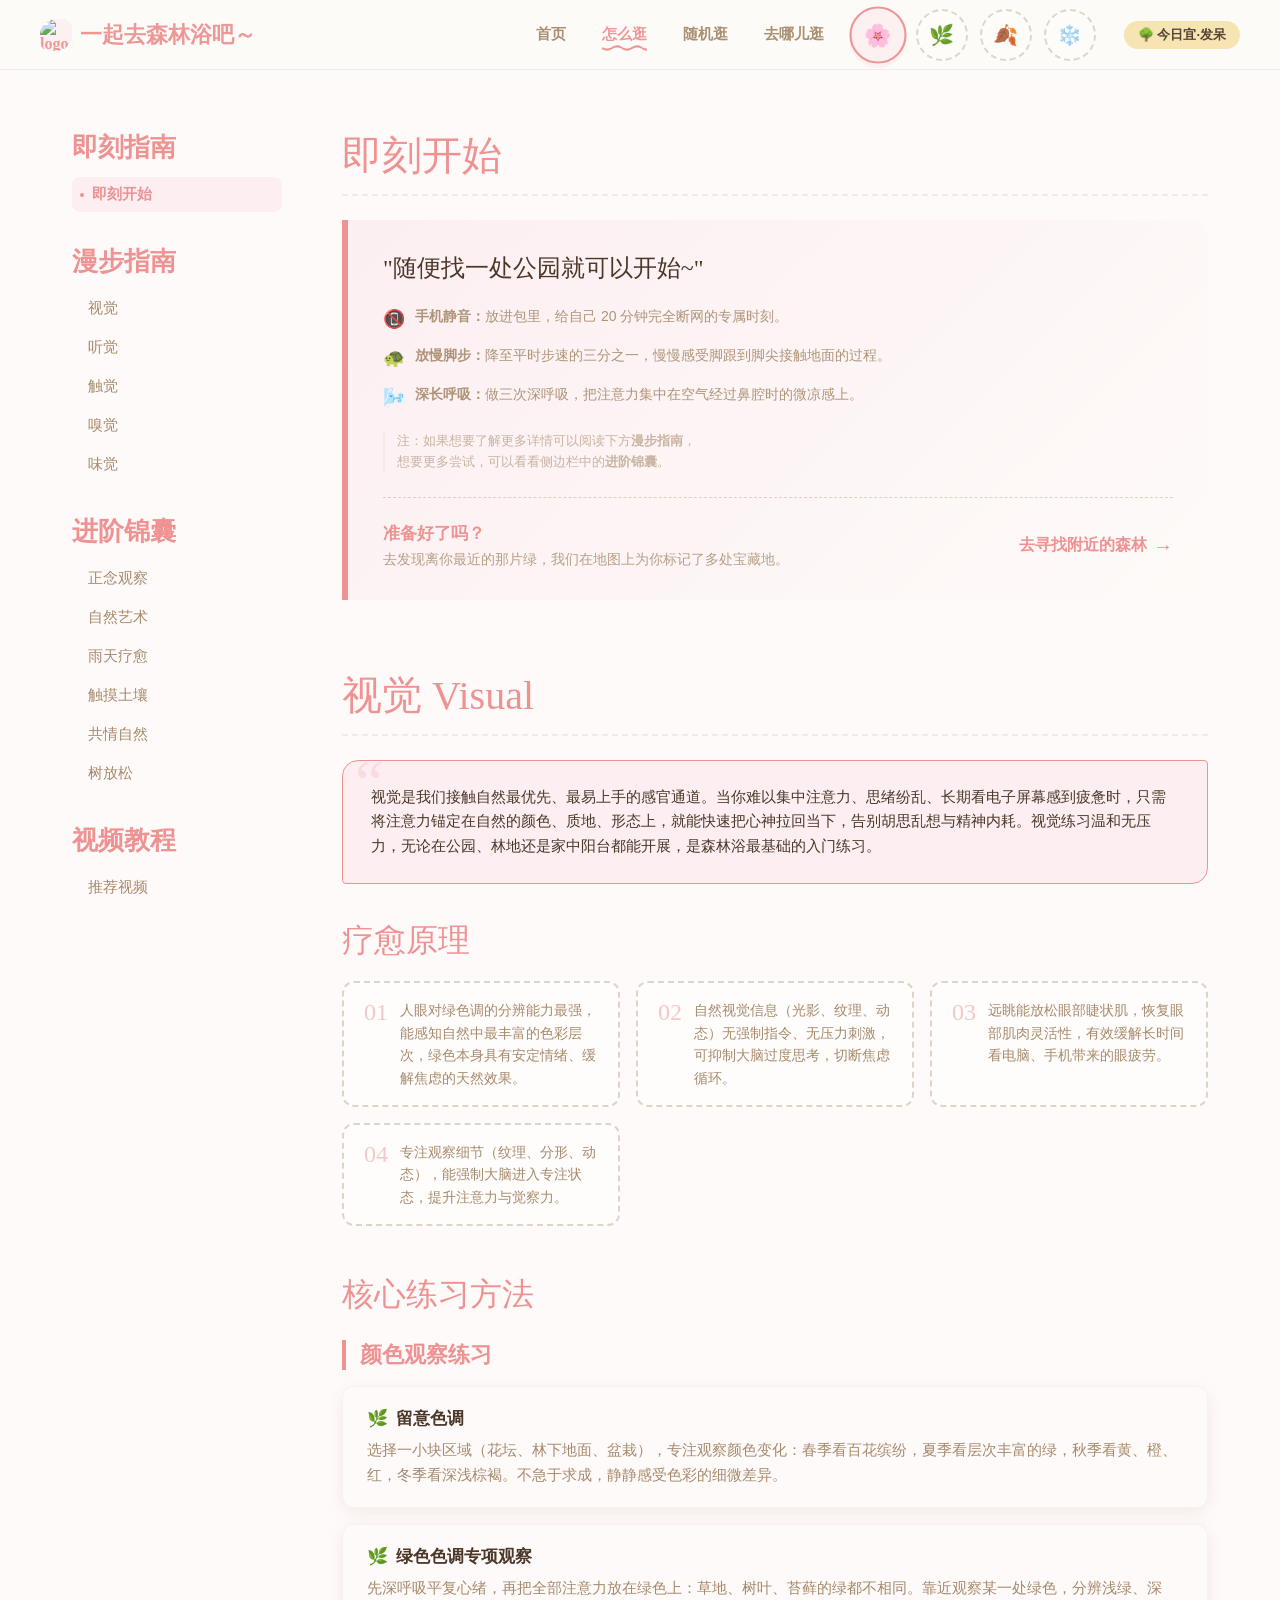
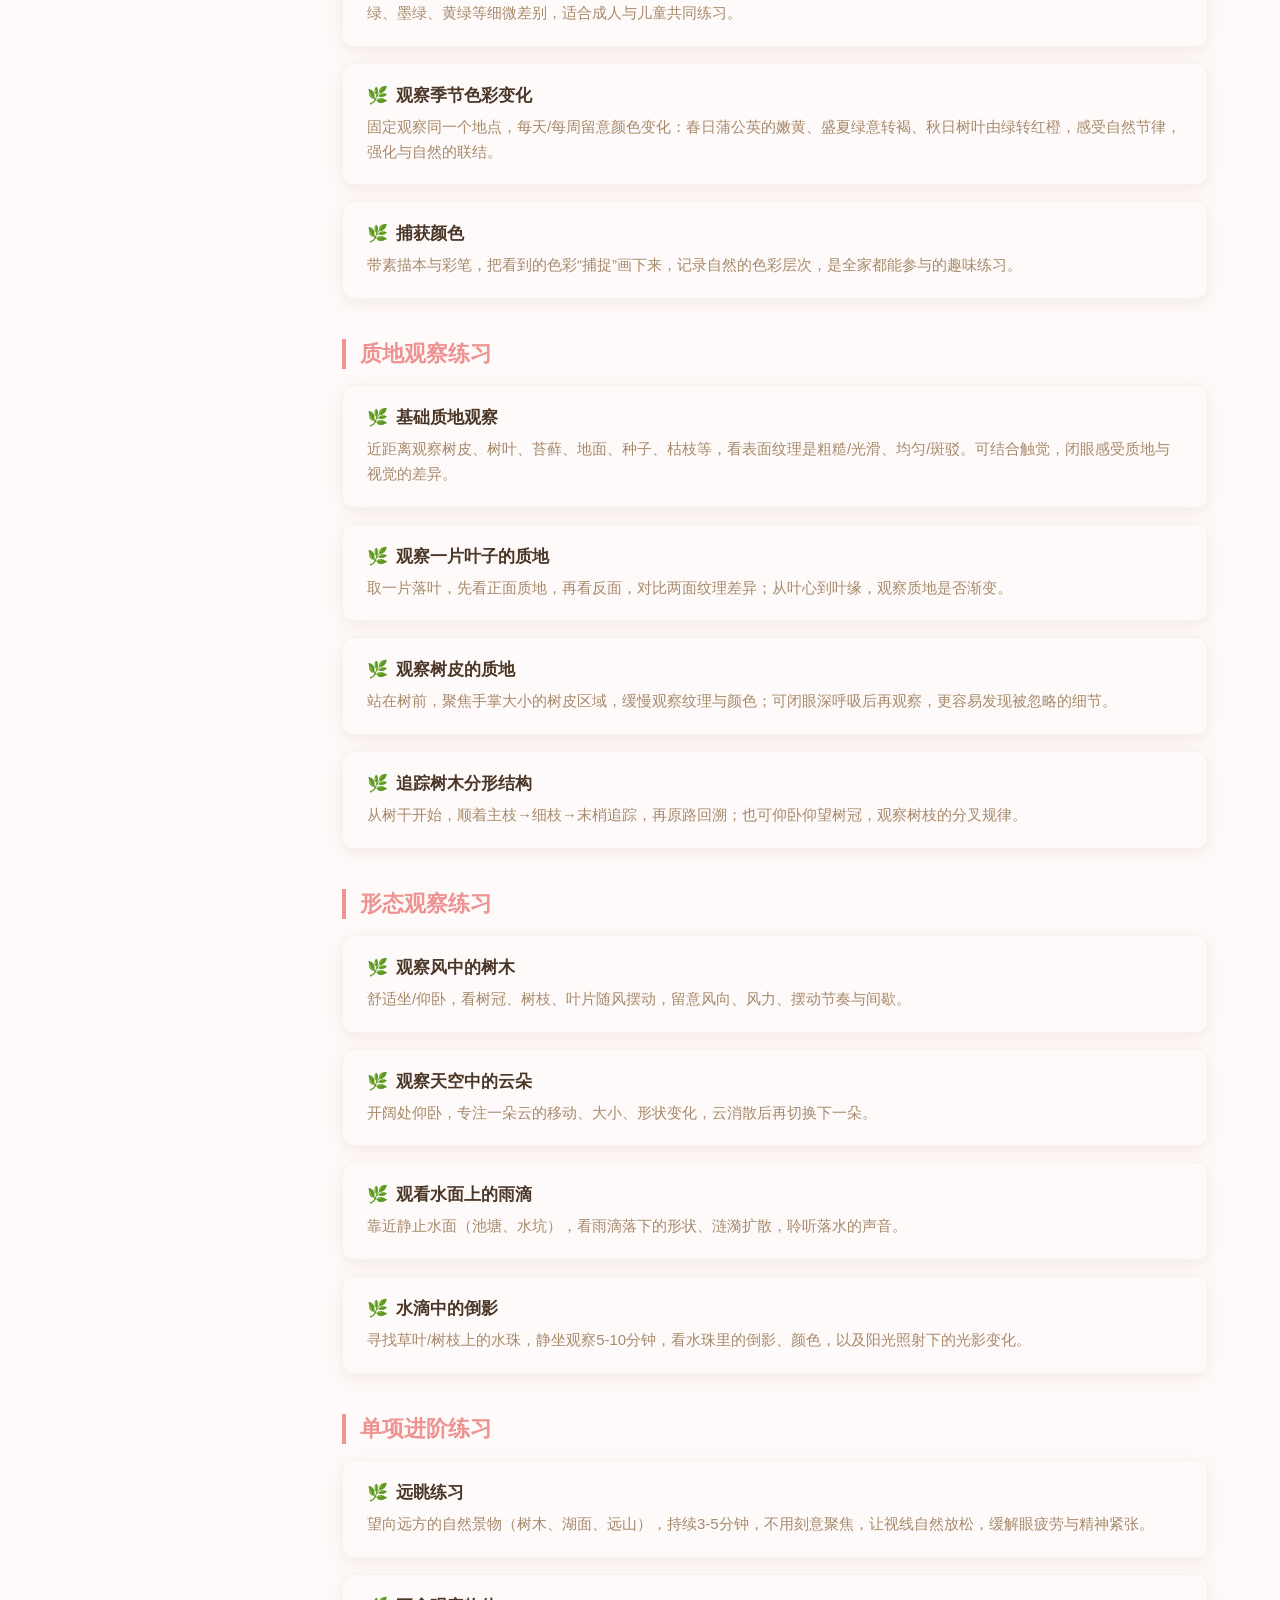
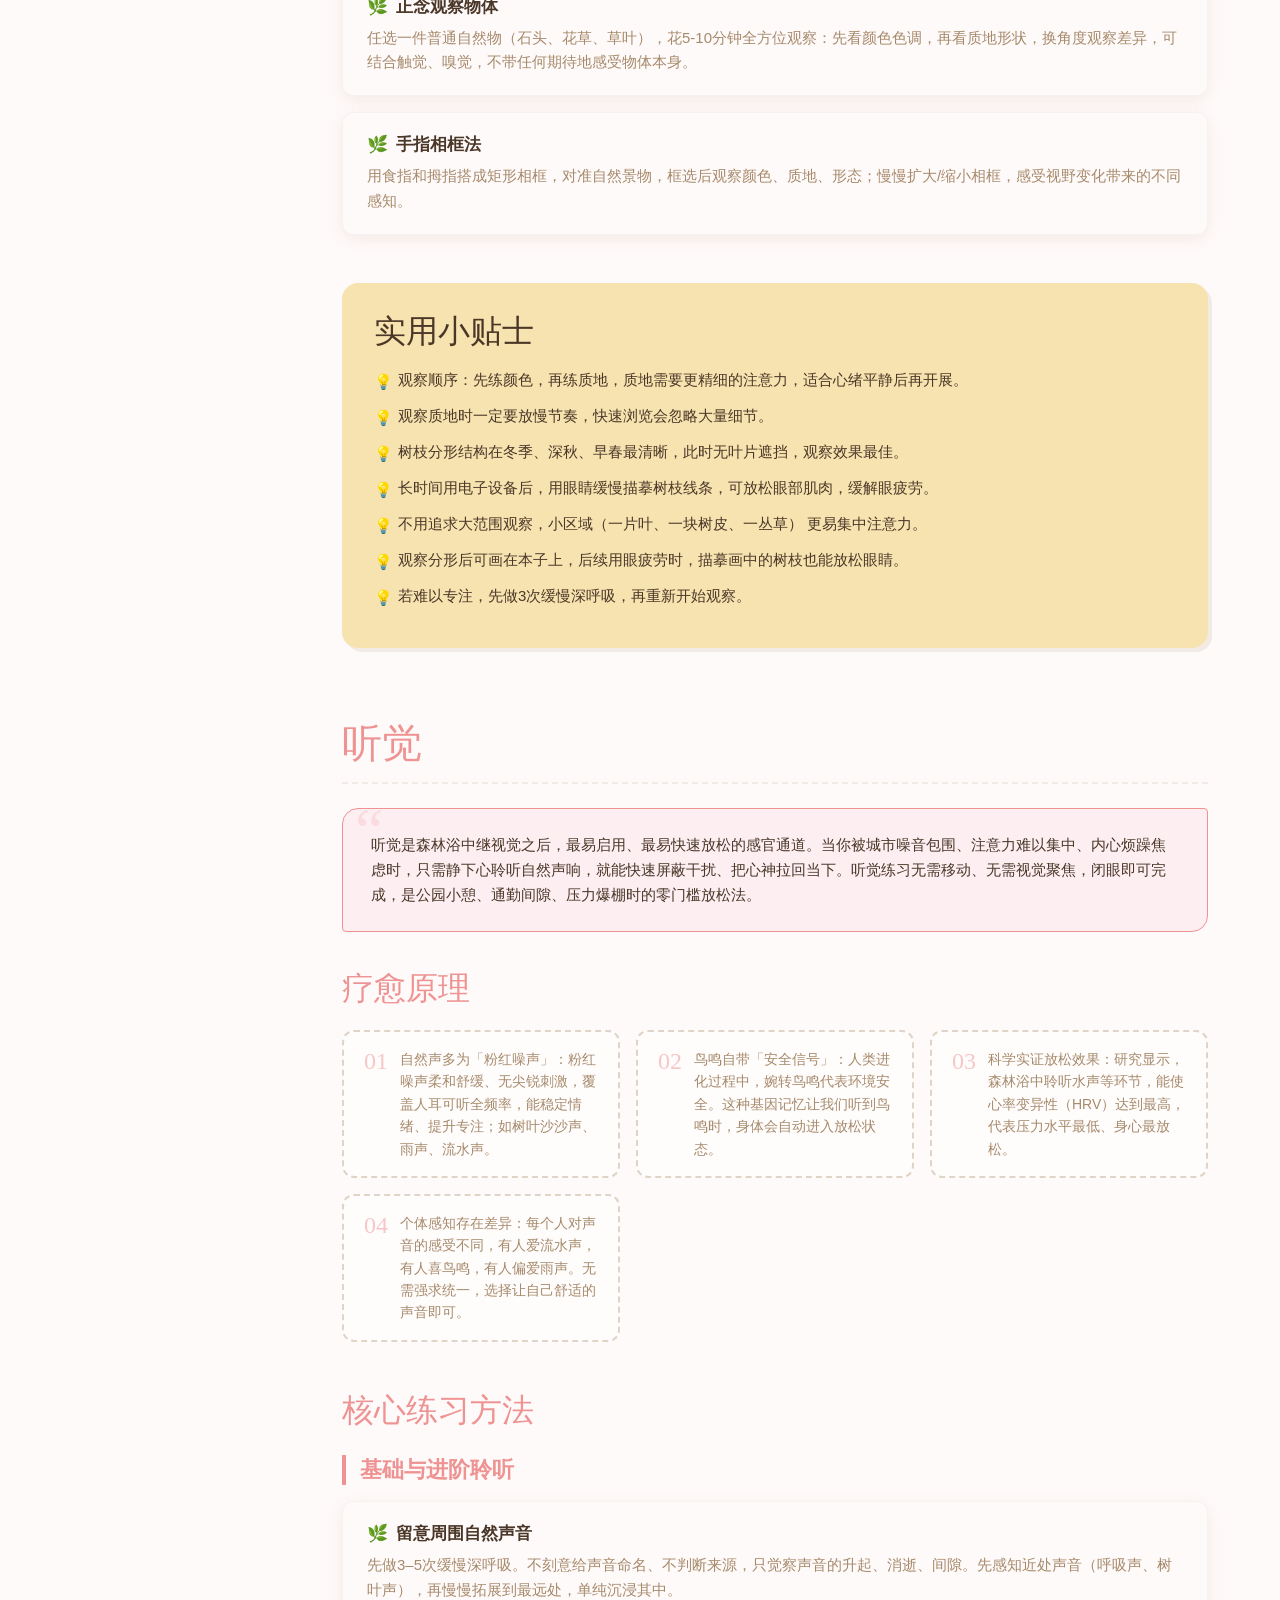
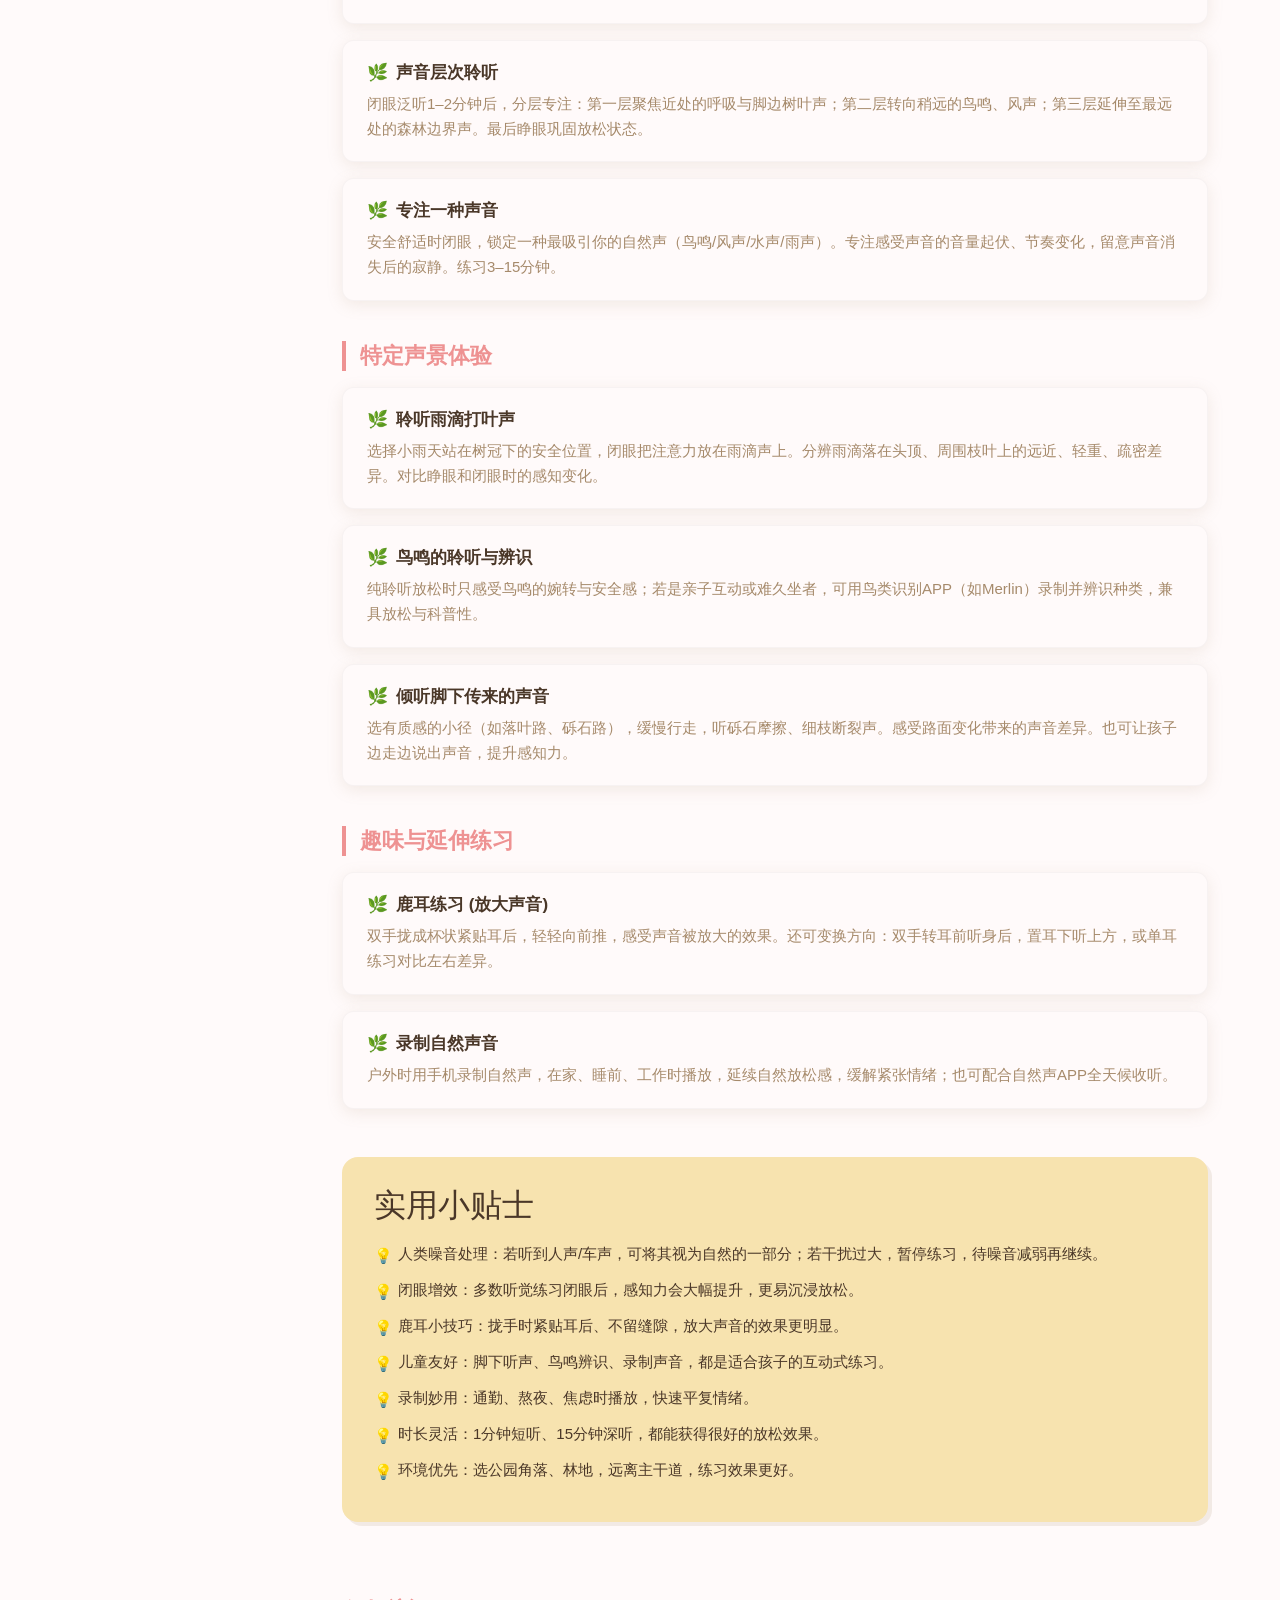
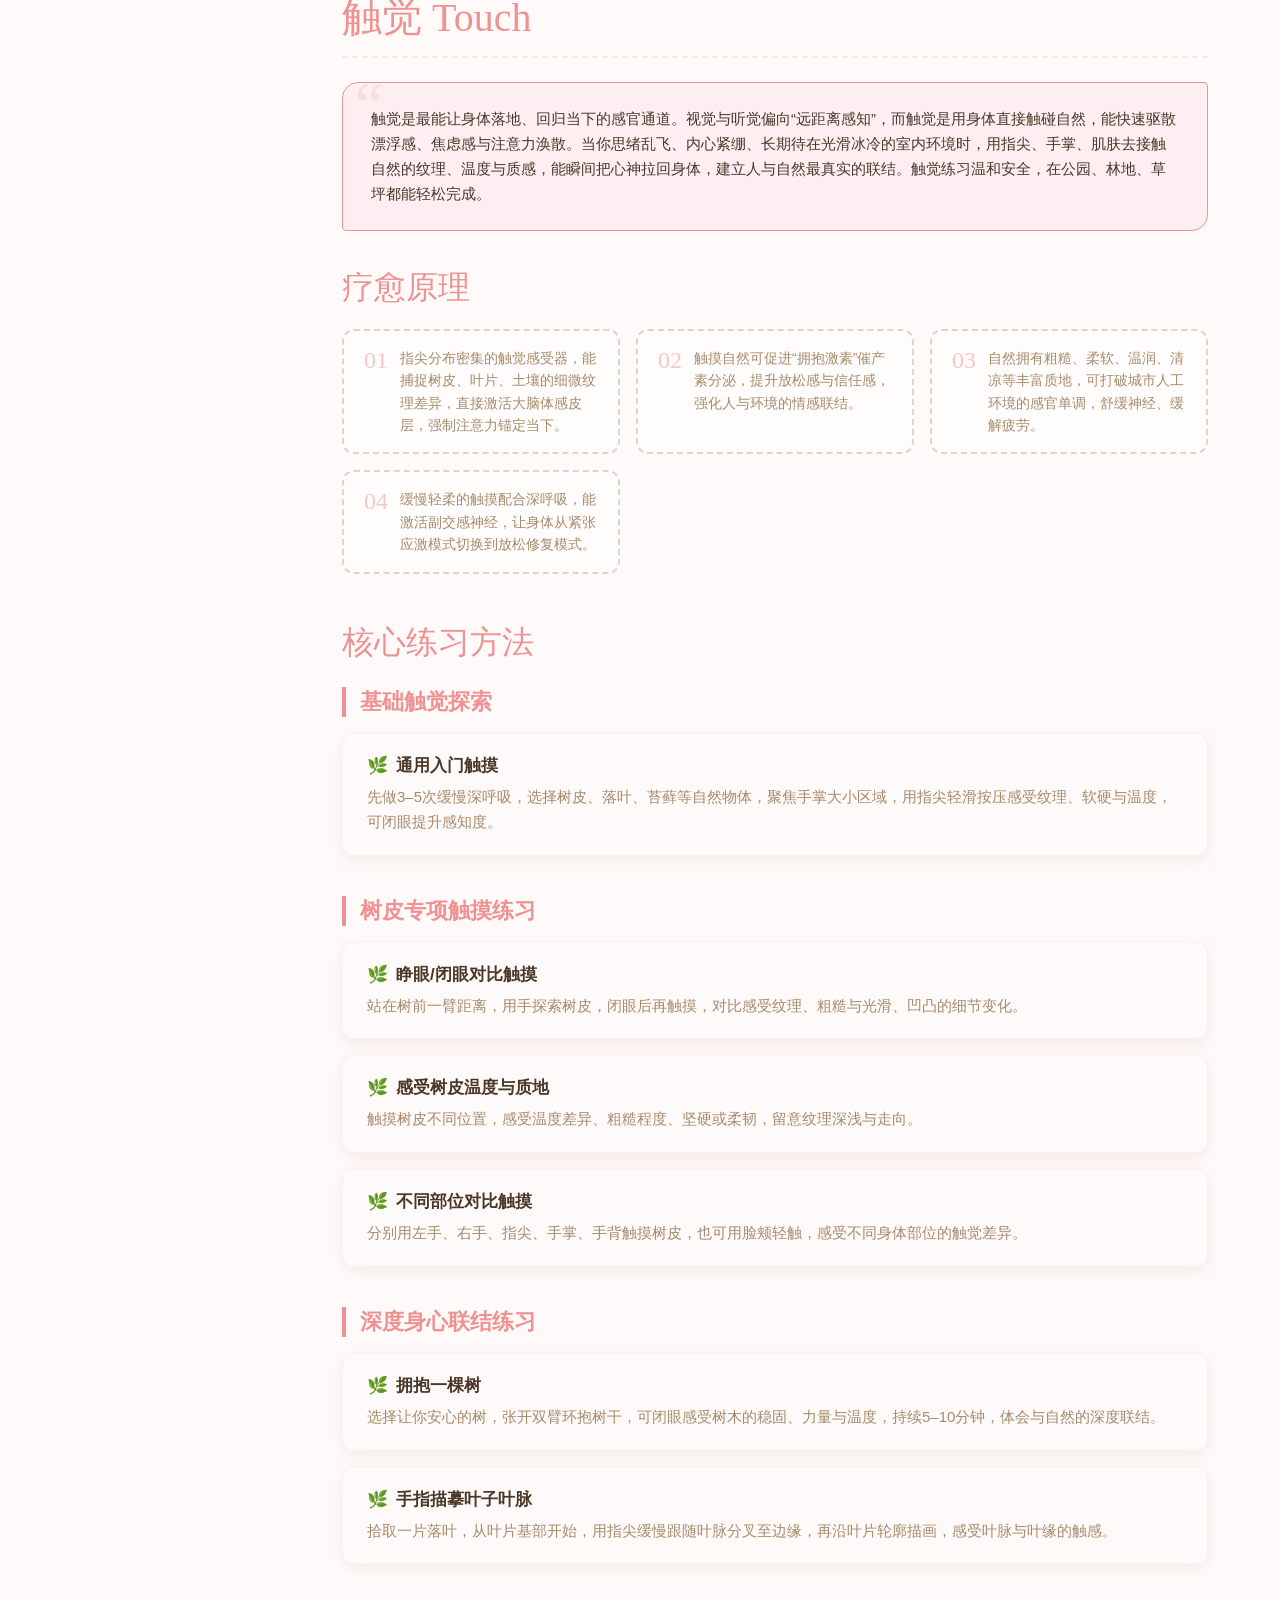
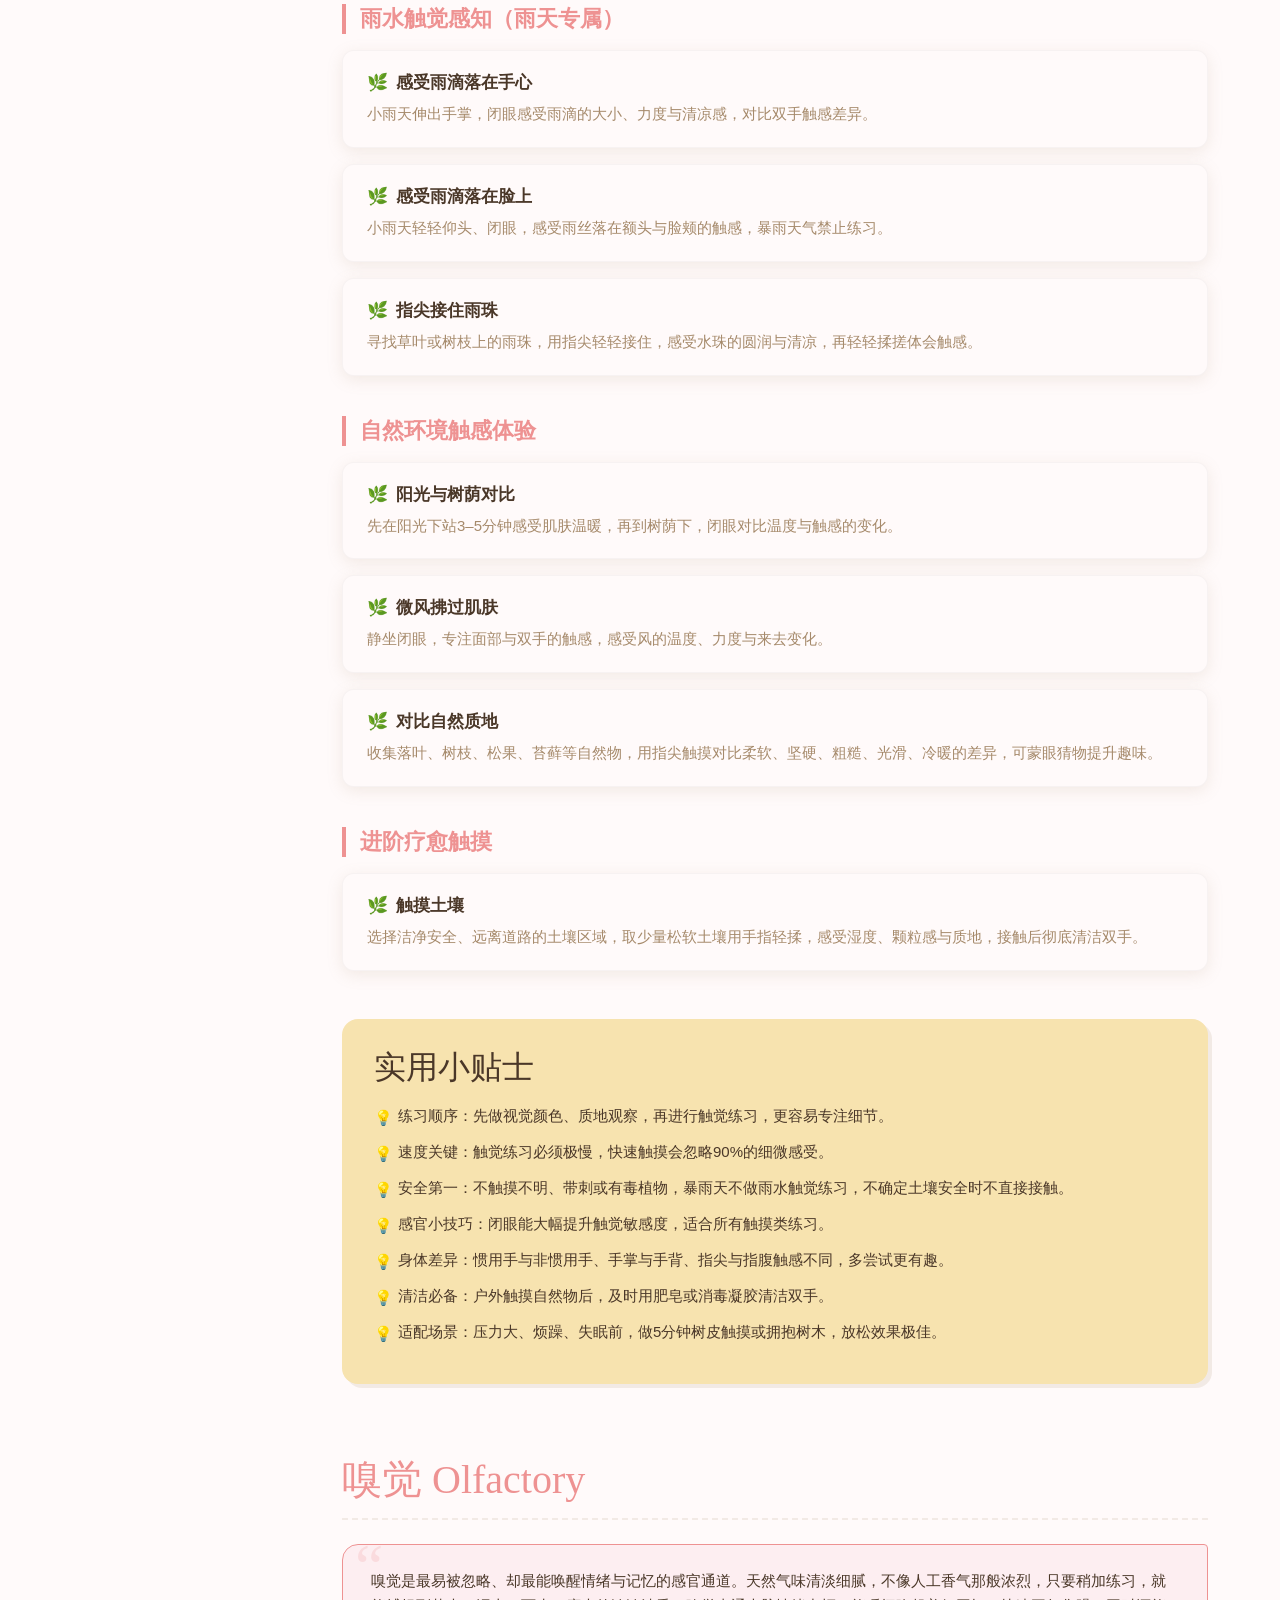
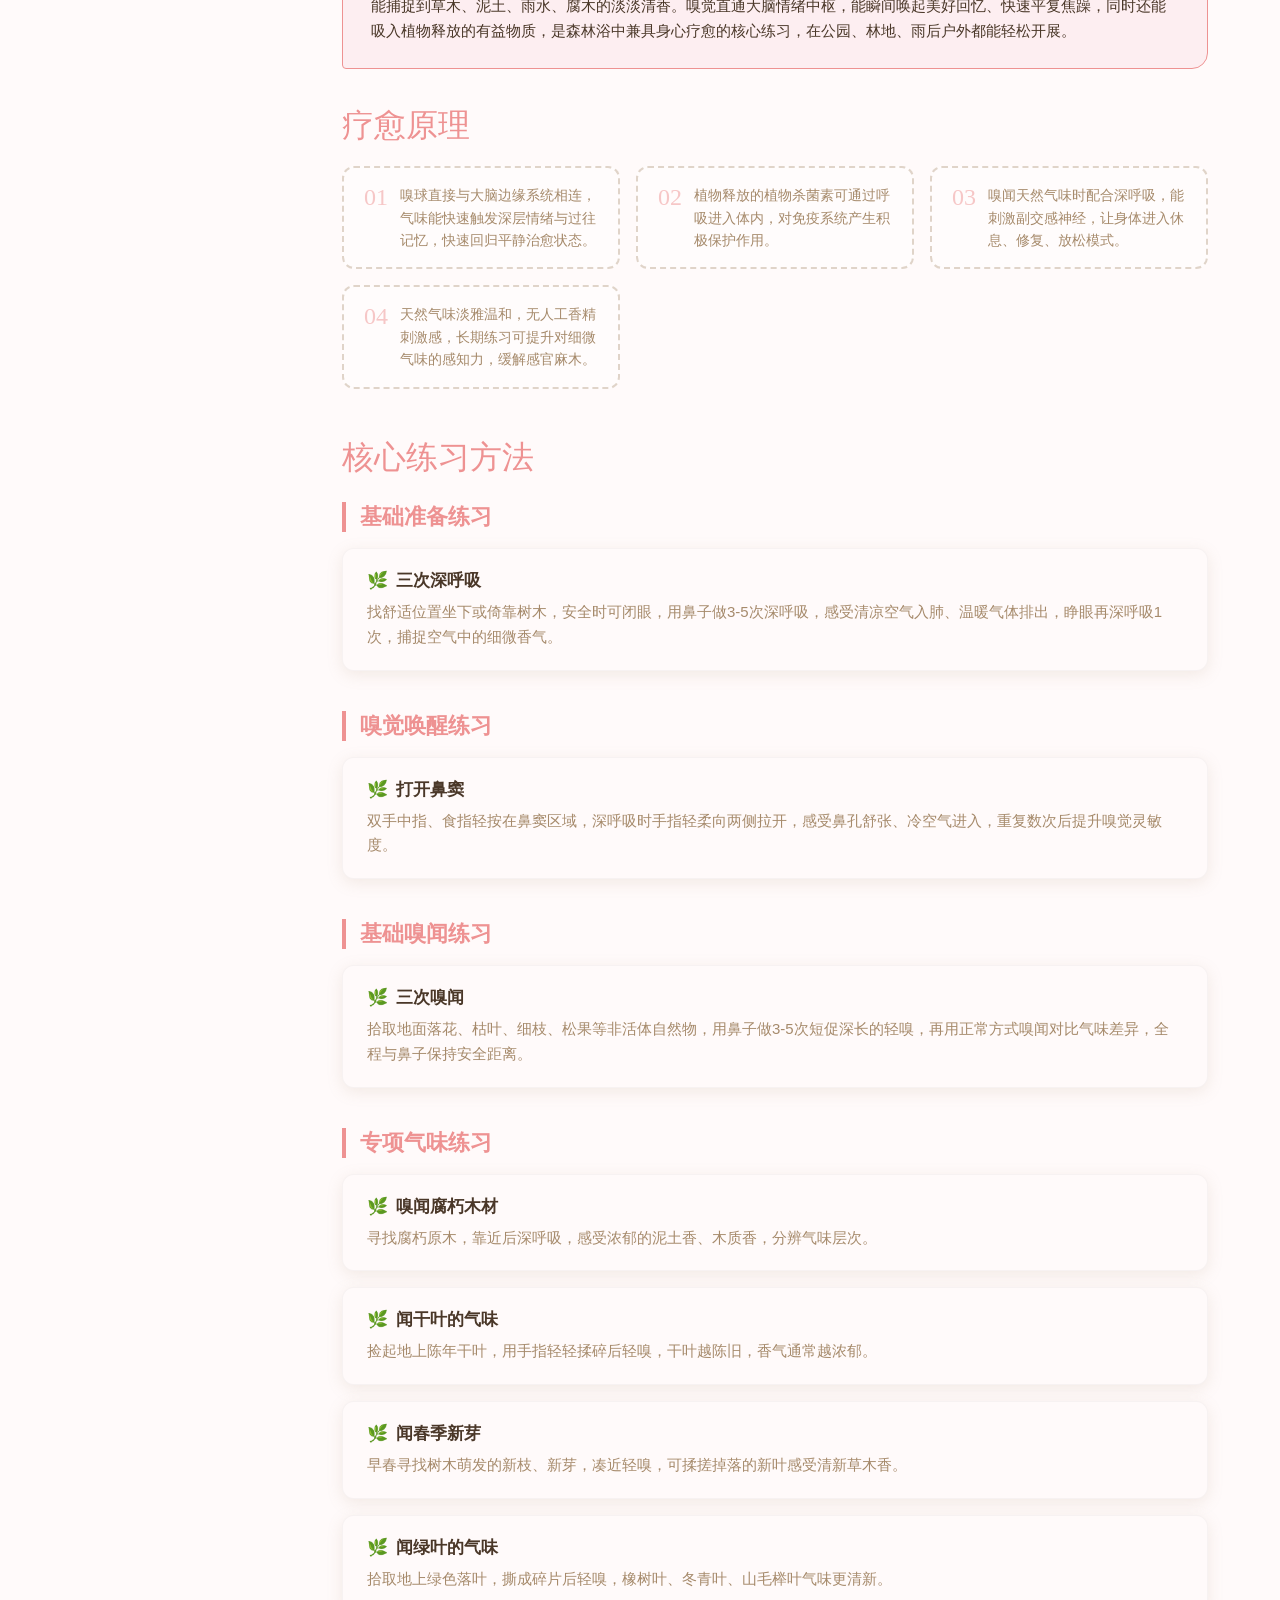
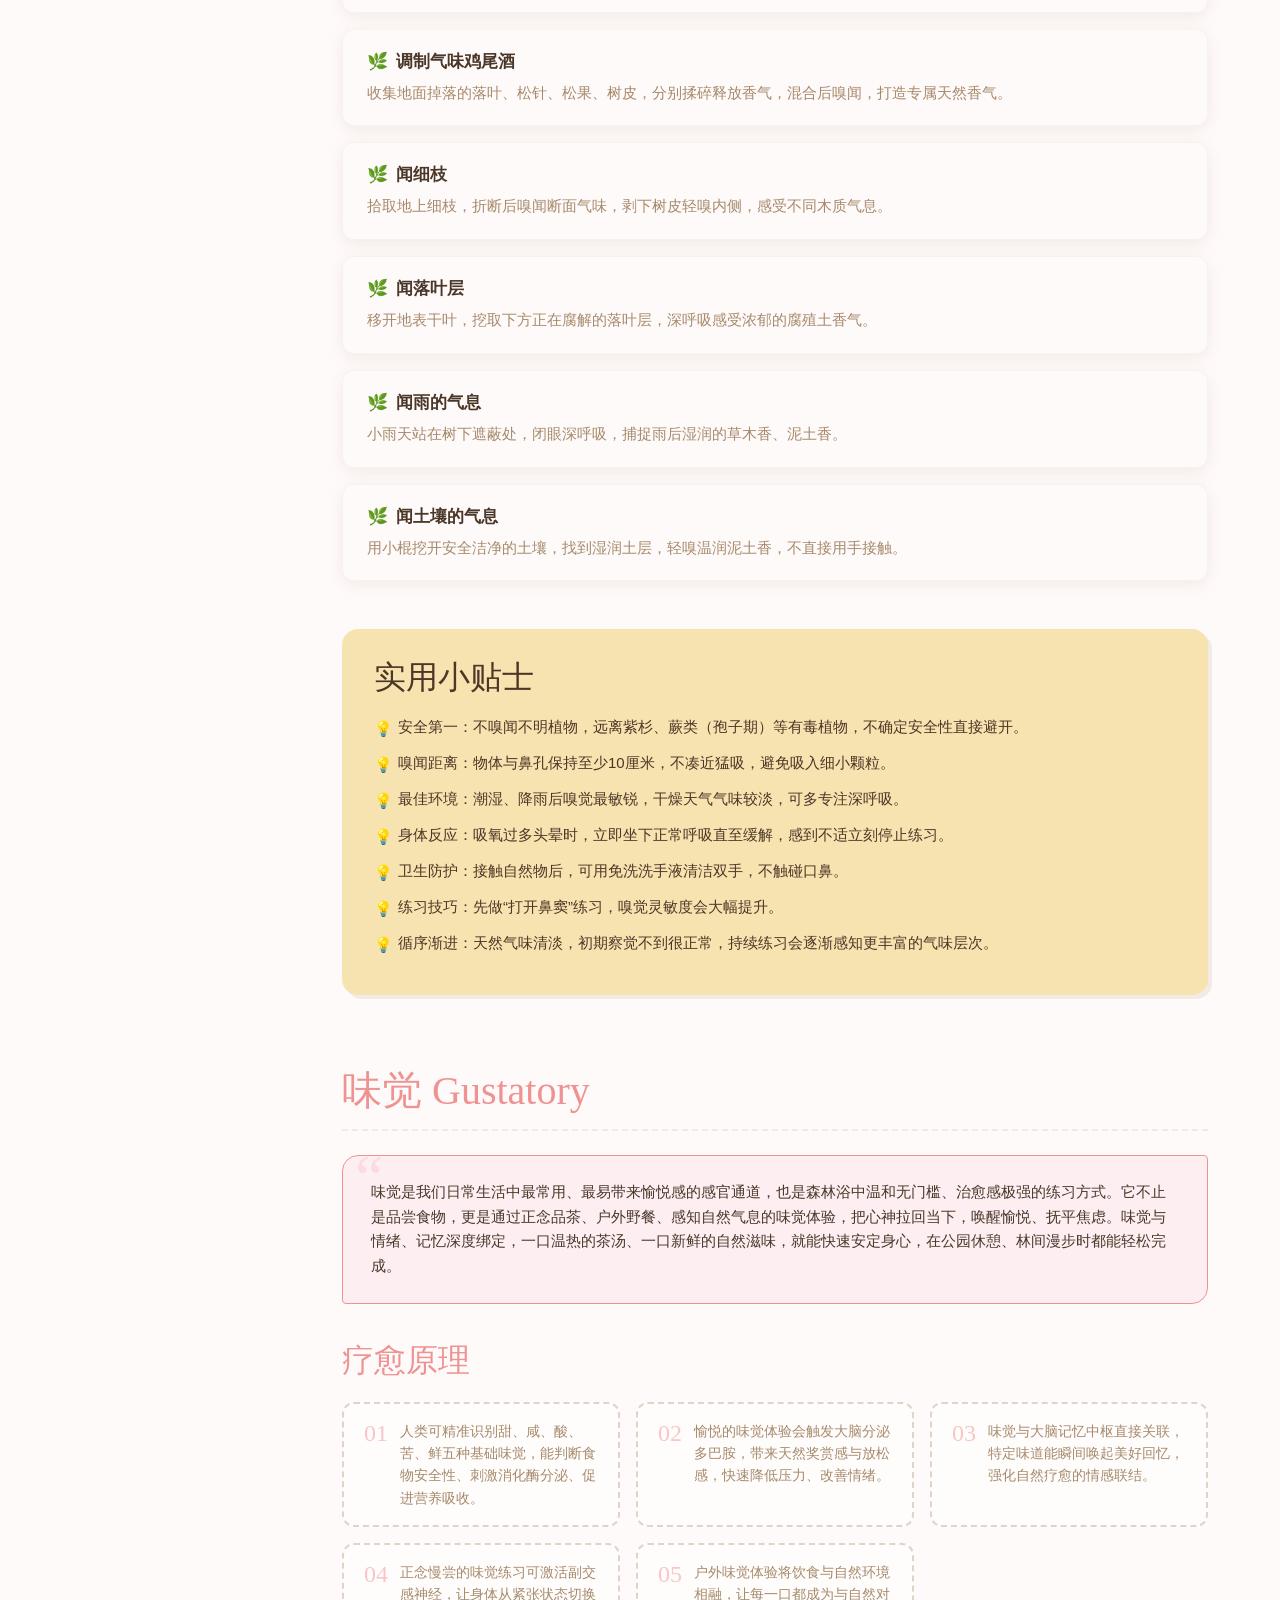
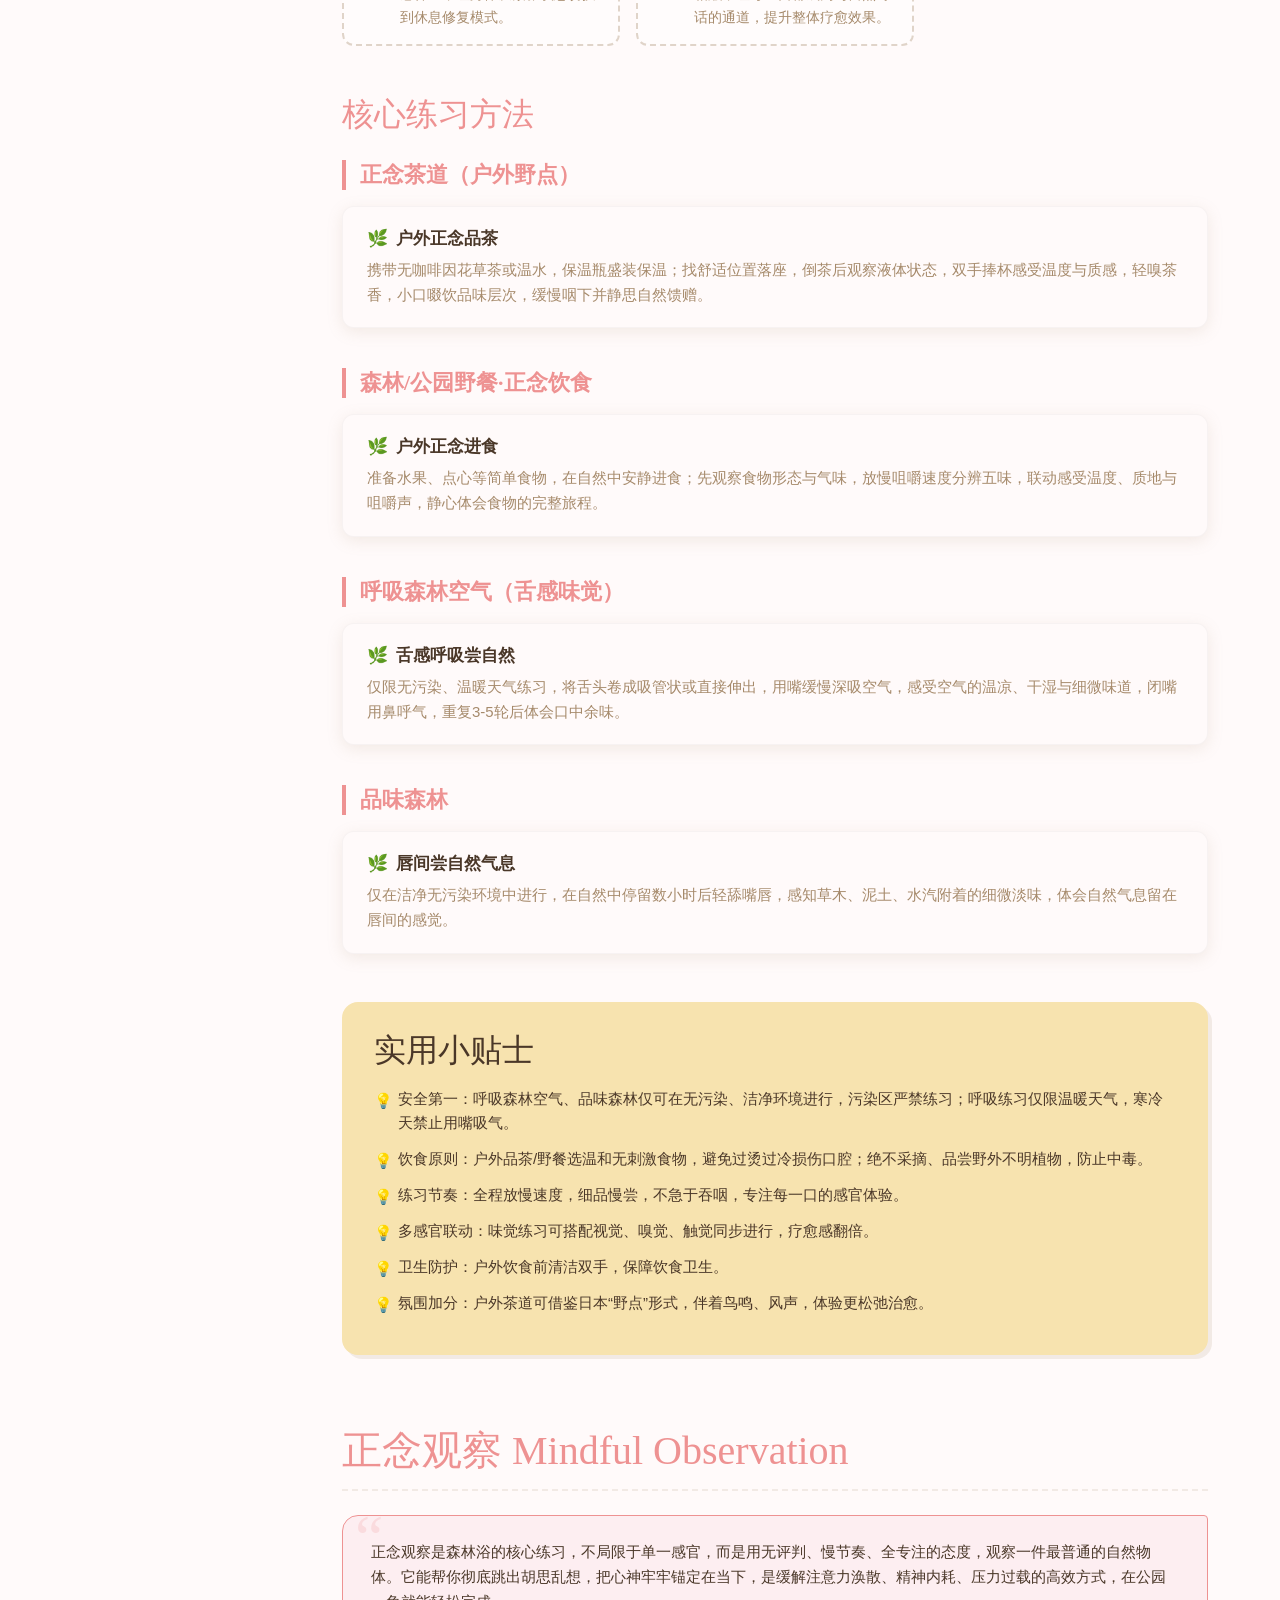
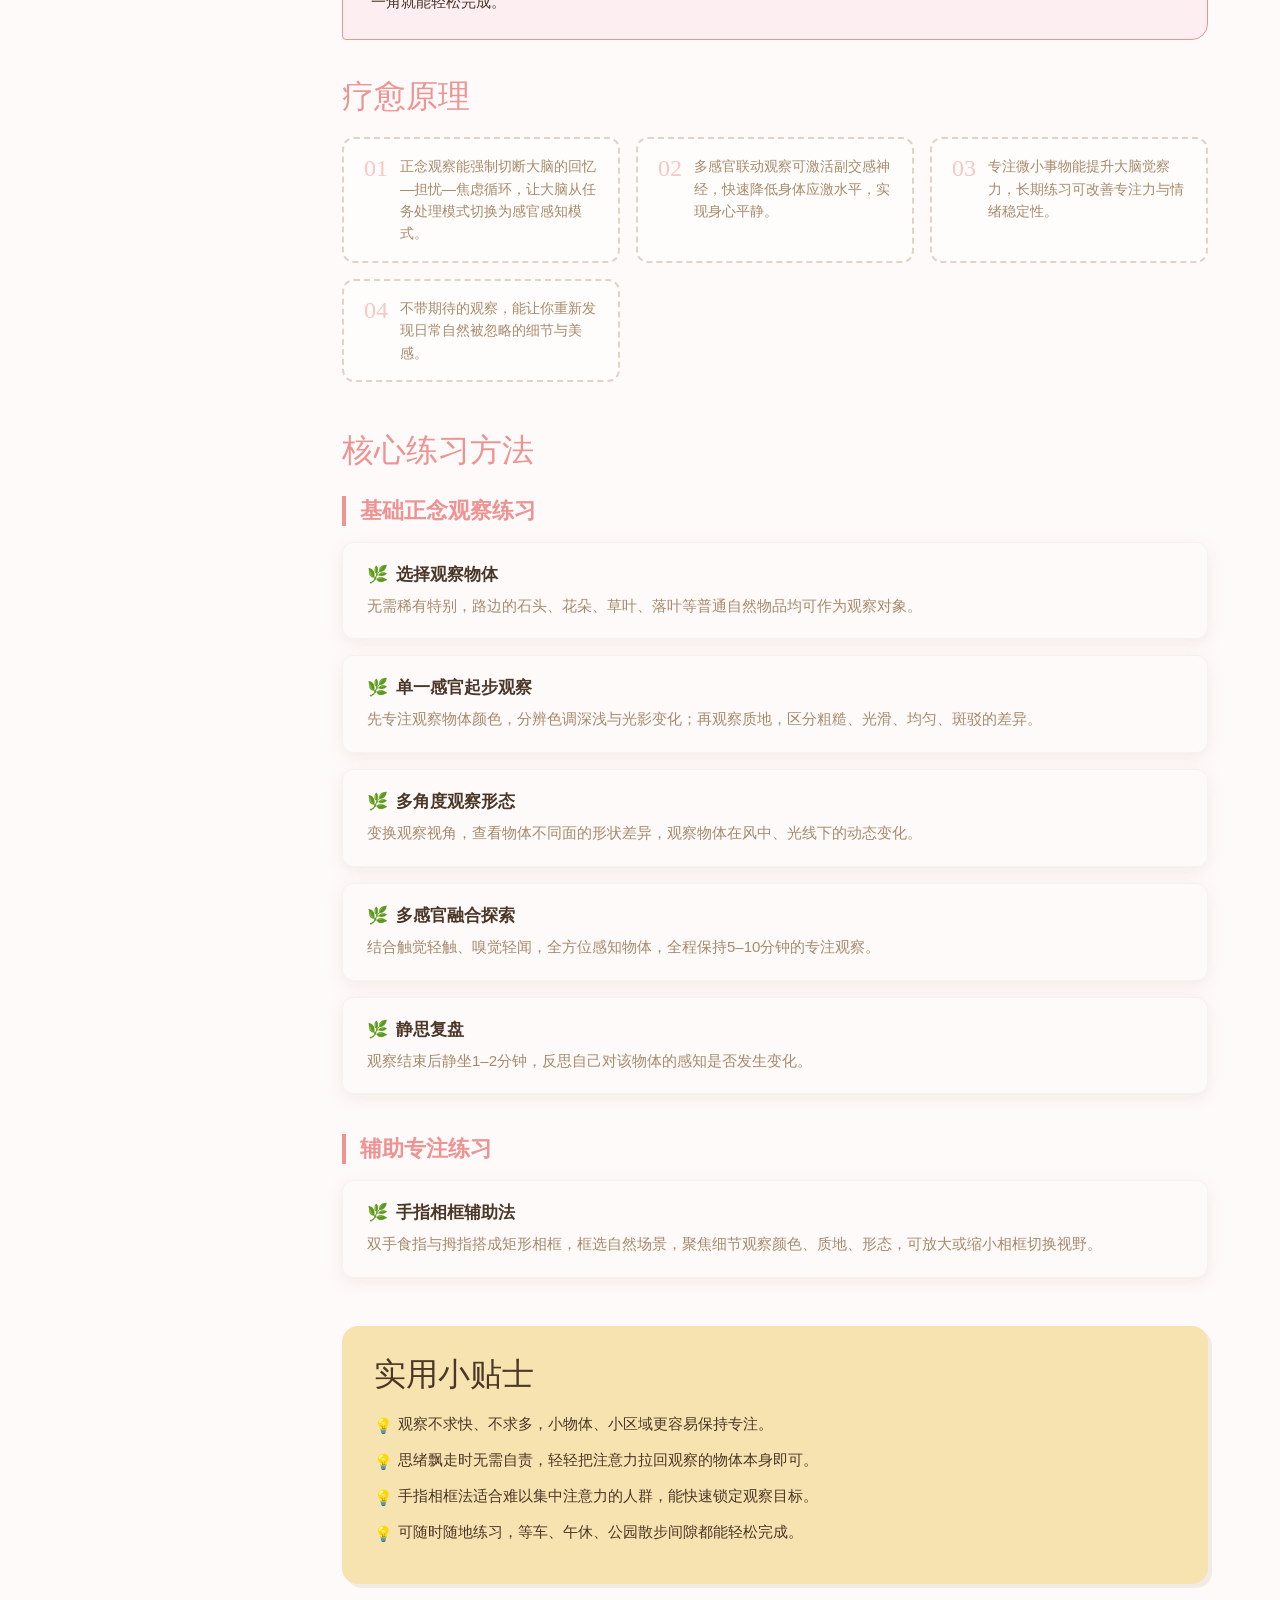
==== commit 587ec0c4: "3.0 Co-authored-by: Copilot <copilot@github.com>" ====
--- a/Forest-main/src/app/pages/Guide.html
+++ b/Forest-main/src/app/pages/Guide.html
@@ -4,17 +4,323 @@
   <meta charset="UTF-8">
   <meta name="viewport" content="width=device-width, initial-scale=1.0">
   <title>怎么逛 - 一起去森林浴吧</title>
+  
   <link rel="stylesheet" href="../css/themes.css">
   <link rel="stylesheet" href="../css/base.css">
   <link rel="stylesheet" href="../css/components.css">
   <link rel="stylesheet" href="../css/layout.css">
   <link href="https://gs.jurieo.com/gemini/fonts-googleapis/css2?family=Gaegu&family=Nunito:wght@400;600;700&display=swap" rel="stylesheet">
+  
+  <style>
+    /* 开启平滑滚动 */
+    html { scroll-behavior: smooth; }
+
+    /* === 全新分级导览布局 === */
+    .guide-wrapper {
+      display: flex;
+      gap: 50px;
+      margin-top: 30px;
+      align-items: flex-start;
+      position: relative;
+    }
+
+    /* --- 左侧边栏 --- */
+    .guide-sidebar {
+      width: 220px;
+      flex-shrink: 0;
+      position: sticky;
+      top: 100px; /* 距离顶部的吸顶距离，避开导航栏 */
+      max-height: calc(100vh - 120px);
+      overflow-y: auto;
+      padding-right: 10px;
+    }
+
+    /* 隐藏侧边栏滚动条 */
+    .guide-sidebar::-webkit-scrollbar { width: 4px; }
+    .guide-sidebar::-webkit-scrollbar-thumb { background: var(--soil-light); border-radius: 4px; }
+
+    .sidebar-group { margin-bottom: 32px; }
+    
+    .sidebar-title {
+      font-family: var(--font-hand);
+      font-size: 26px;
+      color: var(--fg);
+      margin: 0 0 12px 0;
+      display: flex;
+      align-items: center;
+      gap: 6px;
+    }
+    
+    .sidebar-link {
+      display: block;
+      padding: 8px 16px;
+      margin-bottom: 4px;
+      font-family: var(--font-body);
+      font-size: 15px;
+      color: var(--soil);
+      border-radius: 8px;
+      transition: all 0.2s ease;
+      position: relative;
+    }
+
+    .sidebar-link:hover, .sidebar-link.active {
+      background: var(--fg-light);
+      color: var(--fg);
+      font-weight: 700;
+      padding-left: 20px;
+    }
+
+    .sidebar-link::before {
+      content: '';
+      position: absolute;
+      left: 8px;
+      top: 50%;
+      transform: translateY(-50%);
+      width: 4px;
+      height: 4px;
+      border-radius: 50%;
+      background: var(--fg);
+      opacity: 0;
+      transition: opacity 0.2s;
+    }
+    .sidebar-link:hover::before, .sidebar-link.active::before { opacity: 1; }
+
+    /* --- 右侧内容区 --- */
+    .guide-content {
+      flex: 1;
+      min-width: 0;
+    }
+
+    /* 每一个独立的小节 */
+    .content-section {
+      /* 为锚点跳转预留顶部空间，避免被固定的 navbar 遮挡 */
+      scroll-margin-top: 110px; 
+      margin-bottom: 70px;
+    }
+
+    .section-header {
+      border-bottom: 2px dashed var(--soil-faint);
+      padding-bottom: 12px;
+      margin-bottom: 24px;
+    }
+
+    /* 推荐卡片横幅 */
+    .recommend-banner {
+      background: linear-gradient(135deg, var(--fg-light) 0%, rgba(253,251,247,0.5) 100%);
+      border-left: 6px solid var(--fg);
+      padding: 24px 30px;
+      border-radius: 0 16px 16px 0;
+      margin-bottom: 50px;
+    }
+
+    /* ==========================================
+       子模块内容专属排版样式 (引言、原理、卡片)
+       ========================================== */
+    .module-intro {
+      background: var(--fg-light);
+      border-radius: 16px 4px 16px 4px;
+      padding: 24px 28px;
+      margin-bottom: 36px;
+      position: relative;
+      border: 1px solid var(--fg);
+    }
+    .module-intro::before {
+      content: "“";
+      position: absolute;
+      top: -10px;
+      left: 12px;
+      font-family: serif;
+      font-size: 64px;
+      color: var(--fg);
+      opacity: 0.2;
+      line-height: 1;
+    }
+
+    .module-principles {
+      display: grid;
+      grid-template-columns: repeat(auto-fit, minmax(240px, 1fr));
+      gap: 16px;
+      margin-bottom: 48px;
+    }
+    .principle-item {
+      background: rgba(255,255,255,0.4);
+      border: 2px dashed var(--soil-light);
+      border-radius: 12px;
+      padding: 16px 20px;
+      display: flex;
+      gap: 12px;
+      align-items: flex-start;
+      transition: transform 0.2s;
+    }
+    .principle-item:hover {
+      transform: translateY(-2px);
+      background: #fff;
+      border-style: solid;
+      border-color: var(--fg);
+    }
+    
+    .exercise-group-title {
+      font-family: var(--font-hand);
+      font-size: 22px;
+      color: var(--fg);
+      margin: 0 0 16px 0;
+      padding-left: 14px;
+      border-left: 4px solid var(--fg);
+    }
+    .exercise-grid {
+      display: grid;
+      grid-template-columns: 1fr;
+      gap: 16px;
+      margin-bottom: 40px;
+    }
+    .exercise-card {
+      background: var(--bg);
+      border-radius: 12px;
+      padding: 20px 24px;
+      box-shadow: 0 4px 16px var(--soil-faint);
+      border: 1px solid rgba(0,0,0,0.03);
+    }
+    .exercise-card h5 {
+      margin: 0 0 8px 0;
+      font-size: 17px;
+      color: var(--text-dark);
+      display: flex;
+      align-items: center;
+      gap: 8px;
+    }
+
+    .module-tips {
+      background: var(--yellow);
+      border-radius: 16px;
+      padding: 28px 32px;
+      margin-top: 48px;
+      box-shadow: 4px 4px 0 var(--soil-faint);
+    }
+    .module-tips ul {
+      margin: 0;
+      padding-left: 0;
+      list-style: none;
+    }
+    .module-tips li {
+      margin-bottom: 12px;
+      position: relative;
+      padding-left: 24px;
+      font-size: 15px;
+      color: var(--text-dark);
+      line-height: 1.6;
+    }
+    .module-tips li::before {
+      content: "💡";
+      position: absolute;
+      left: 0;
+      top: 2px;
+    }
+    /* ==========================================
+       视频教程卡片专属样式
+       ========================================== */
+    .video-grid {
+      display: grid;
+      grid-template-columns: repeat(auto-fit, minmax(260px, 1fr));
+      gap: 24px;
+      margin-top: 20px;
+    }
+    .video-card {
+      display: block;
+      text-decoration: none;
+      background: var(--bg);
+      border: 2px solid var(--soil-faint);
+      border-radius: 16px;
+      overflow: hidden;
+      transition: all 0.3s cubic-bezier(0.22, 1, 0.36, 1);
+    }
+    .video-card:hover {
+      transform: translateY(-6px);
+      border-color: var(--fg);
+      box-shadow: 0 12px 24px var(--soil-faint);
+    }
+    .video-cover {
+      height: 160px;
+      background-size: cover;
+      background-position: center;
+      position: relative;
+      background-color: var(--soil-light);
+    }
+    /* 悬浮在封面上的播放按钮 */
+    .video-play-btn {
+      position: absolute;
+      top: 50%;
+      left: 50%;
+      transform: translate(-50%, -50%);
+      width: 50px;
+      height: 50px;
+      background: rgba(255, 255, 255, 0.85);
+      backdrop-filter: blur(4px);
+      border-radius: 50%;
+      display: flex;
+      align-items: center;
+      justify-content: center;
+      font-size: 22px;
+      color: var(--fg);
+      box-shadow: 0 4px 12px rgba(0,0,0,0.15);
+      transition: all 0.3s ease;
+    }
+    .video-card:hover .video-play-btn {
+      background: var(--fg);
+      color: #fff;
+      transform: translate(-50%, -50%) scale(1.1);
+    }
+    .video-info {
+      padding: 16px 20px;
+    }
+    .video-info h5 {
+      margin: 0 0 8px 0;
+      font-size: 16px;
+      color: var(--text-dark);
+      line-height: 1.4;
+    }
+    .video-info p {
+      margin: 0;
+      font-size: 13px;
+      color: var(--soil);
+      line-height: 1.5;
+    }
+
+    /* 移动端适配 */
+    @media (max-width: 850px) {
+      .guide-wrapper { flex-direction: column; gap: 30px; }
+      .guide-sidebar { 
+        position: static; 
+        width: 100%; 
+        max-height: none; 
+        display: flex; 
+        overflow-x: auto; 
+        padding-bottom: 10px;
+      }
+      .sidebar-group { margin-bottom: 0; margin-right: 24px; flex-shrink: 0; }
+    }
+  </style>
+
+  <script>
+    (function() {
+      try {
+        const themeClasses = ['theme-spring', 'theme-summer', 'theme-autumn', 'theme-winter'];
+        const savedTheme = localStorage.getItem('forest-theme');
+        let themeIdx = parseInt(savedTheme);
+        if (isNaN(themeIdx) || themeIdx < 0 || themeIdx >= themeClasses.length) { themeIdx = 0; }
+        document.documentElement.classList.add(themeClasses[themeIdx]);
+      } catch (e) {
+        document.documentElement.classList.add('theme-spring');
+      }
+    })();
+  </script>
 </head>
+
 <body style="margin: 0; padding: 0; background: var(--bg); min-height: 100vh; display: flex; flex-direction: column;">
 
 <nav class="navbar" style="background: rgba(253, 251, 247, 0.75); backdrop-filter: blur(10px);">
   <a href="Home.html" class="navbar-logo">
-    <span class="navbar-logo-icon">🌿</span>一起去森林浴吧～
+    <img src="../imgs/logo1.png" class="navbar-logo-icon" alt="logo">
+    一起去森林浴吧～
   </a>
 
   <div class="navbar-actions">
@@ -28,114 +334,269 @@
     <div class="navbar-season" title="轻轻拨动季节">
       <div class="season-toggle" id="season-toggle-container"></div>
     </div>
-
     <div class="navbar-tag">🌳 今日宜·发呆</div>
   </div>
 </nav>
 
-  <div class="page-container" style="flex: 1;">
-    <div class="page-header">
-      <h1 class="text-large" style="margin: 0;">6 种森林漫步指南</h1>
-      <span style="font-size: 28px;">🐌</span>
-    </div>
-
-    <p class="text-body" style="margin: 0 0 48px; max-width: 560px; opacity: 0.85;">
-      没有门槛，没有装备要求。六种方式，总有一种适合今天的你。
-    </p>
-
-    <div id="guide-list" style="display: flex; flex-direction: column; gap: 20px;">
+<div class="page-container" style="flex: 1; padding-top: 30px;">
+
+  <div class="guide-wrapper">
+    
+    <aside class="guide-sidebar">
+      <div class="sidebar-group">
+        <h3 class="sidebar-title">即刻指南</h3>
+        <a href="#recommend" class="sidebar-link">即刻开始</a>
       </div>
 
-    <section style="padding: 60px 0 40px;">
-      <div style="display: flex; align-items: center; gap: 10px; margin-bottom: 28px;">
-        <h2 class="text-medium" style="margin: 0;">🌱 新手注意事项</h2>
+      <div class="sidebar-group">
+        <h3 class="sidebar-title">漫步指南 </h3>
+        <a href="#sense-visual" class="sidebar-link">视觉</a>
+        <a href="#sense-audio" class="sidebar-link">听觉</a>
+        <a href="#sense-touch" class="sidebar-link">触觉</a>
+        <a href="#sense-smell" class="sidebar-link">嗅觉</a>
+        <a href="#sense-taste" class="sidebar-link">味觉</a>
       </div>
-      <div id="beginner-tips-list" style="display: grid; grid-template-columns: repeat(auto-fit, minmax(220px, 1fr)); gap: 16px;">
+
+      <div class="sidebar-group">
+        <h3 class="sidebar-title">进阶锦囊</h3>
+        <a href="#adv-mindful" class="sidebar-link">正念观察</a>
+        <a href="#adv-art" class="sidebar-link">自然艺术</a>
+        <a href="#adv-rain" class="sidebar-link">雨天疗愈</a>
+        <a href="#adv-soil" class="sidebar-link">触摸土壤</a>
+        <a href="#adv-empathy" class="sidebar-link">共情自然</a>
+        <a href="#adv-tree" class="sidebar-link">树放松</a>
+      </div>
+
+      <div class="sidebar-group">
+        <h3 class="sidebar-title">视频教程 </h3>
+        <a href="#video-tutorials" class="sidebar-link">推荐视频</a>
+      </div>
+    </aside>
+    
+    <main class="guide-content">
+      
+<section id="recommend" class="content-section">
+        <div class="section-header">
+          <h2 class="text-large" style="margin: 0;">即刻开始</h2>
         </div>
-    </section>
-
-    <div style="text-align: center; padding: 40px 20px 80px; border-top: 2px dashed var(--soil-faint);">
-      <div style="font-size: 40px; margin-bottom: 16px;">🌳</div>
-      <p class="text-caption-hand" style="margin: 0 auto; max-width: 500px; line-height: 2; font-family: 'Caveat', cursive; font-size: 22px; color: var(--soil);">
-        "森林不在乎你走多快，也不在乎你有没有目标。<br />它只是在那里，等你来。"
-      </p>
-    </div>
+        
+        <div class="recommend-banner" style="margin-bottom: 0; padding: 30px 35px;">
+          <p class="text-caption-hand" style="font-size: 24px; color: var(--text-dark); margin: 0 0 20px;">
+            "随便找一处公园就可以开始~"
+          </p>
+          
+          <div style="display: flex; flex-direction: column; gap: 12px; margin-bottom: 20px;">
+            <p class="text-small" style="color: var(--soil); margin: 0; opacity: 0.9; display: flex; align-items: flex-start; gap: 10px;">
+              <span style="font-size: 18px;">📵</span> 
+              <span><strong>手机静音：</strong>放进包里，给自己 20 分钟完全断网的专属时刻。</span>
+            </p>
+            <p class="text-small" style="color: var(--soil); margin: 0; opacity: 0.9; display: flex; align-items: flex-start; gap: 10px;">
+              <span style="font-size: 18px;">🐢</span> 
+              <span><strong>放慢脚步：</strong>降至平时步速的三分之一，慢慢感受脚跟到脚尖接触地面的过程。</span>
+            </p>
+            <p class="text-small" style="color: var(--soil); margin: 0; opacity: 0.9; display: flex; align-items: flex-start; gap: 10px;">
+              <span style="font-size: 18px;">🌬️</span> 
+              <span><strong>深长呼吸：</strong>做三次深呼吸，把注意力集中在空气经过鼻腔时的微凉感上。</span>
+            </p>
+          </div>
+
+          <p class="text-small" style="color: var(--soil); opacity: 0.6; margin: 0 0 24px 0; font-size: 13px; border-left: 2px solid var(--soil-faint); padding-left: 12px; line-height: 1.6;">
+            注：如果想要了解更多详情可以阅读下方<strong>漫步指南</strong>，<br>想要更多尝试，可以看看侧边栏中的<strong>进阶锦囊</strong>。
+          </p>
+
+          <div style="margin-top: 10px; padding-top: 24px; border-top: 1px dashed var(--soil-light); display: flex; align-items: center; justify-content: space-between; flex-wrap: wrap; gap: 20px;">
+            <div style="flex: 1; min-width: 200px;">
+              <h4 style="margin: 0 0 4px 0; font-size: 17px; color: var(--fg);">准备好了吗？</h4>
+              <p class="text-small" style="margin: 0; color: var(--soil); opacity: 0.8;">
+                去发现离你最近的那片绿，我们在地图上为你标记了多处宝藏地。
+              </p>
+            </div>
+            
+            <a href="MapPage.html" style="text-decoration: none; color: var(--fg); font-weight: 700; font-size: 16px; display: flex; align-items: center; gap: 6px; transition: all 0.3s ease;" 
+               onmouseover="this.style.gap='12px'; this.style.opacity='0.8';" 
+               onmouseout="this.style.gap='6px'; this.style.opacity='1';">
+              去寻找附近的森林 <span style="font-size: 20px; line-height: 1;">→</span>
+            </a>
+          </div>
+          
+        </div>
+      </section>
+
+      <div id="dynamic-guide-container"></div>
+
+    </main>
   </div>
-
-  <footer class="site-footer">
-    <div class="footer-leaves">🌱 🌿 🍃 🌾 🌿 🌱</div>
-    <p class="text-small" style="margin: 0; opacity: 0.6;">
-      一起去森林浴吧～ · 随时开始，即刻放松
-    </p>
-  </footer>
-
-  <script src="../data.js"></script>
-
-  <script>
-    // 页面内局部数据
-    const BEGINNER_TIPS = [
-      { icon: "🕐", text: "从 20 分钟开始，不需要全天候" },
-      { icon: "📵", text: "手机调静音，或放包里" },
-      { icon: "☁️", text: "阴天和雨后效果更好" },
-      { icon: "🌡️", text: "舒适温度：15–25°C 最理想" },
-    ];
-
-    // 1. 渲染漫步指南列表 (GUIDE_ITEMS 来源于 ../data.js)
-    const guideListContainer = document.getElementById('guide-list');
-    guideListContainer.innerHTML = GUIDE_ITEMS.map(item => `
-      <div class="guide-card">
-        <div class="num-badge">${item.id}</div>
-        <div style="flex: 1; min-width: 0;">
-          <div style="display: flex; align-items: baseline; gap: 10px; margin-bottom: 6px; flex-wrap: wrap;">
-            <h3 class="text-medium" style="margin: 0;">${item.title}</h3>
-            <span class="text-caption-hand" style="color: var(--soil); opacity: 0.8;">${item.subtitle}</span>
+</div>
+
+<button class="back-to-top" id="backToTop" title="回到顶部">
+    <span>↑</span>
+</button>
+
+<script src="../data.js"></script>
+
+<script>
+  // === 全局主题同步逻辑 ===
+  const themeClasses = ['theme-spring', 'theme-summer', 'theme-autumn', 'theme-winter'];
+  const toggleContainer = document.getElementById('season-toggle-container');
+
+  function renderTheme(idx) {
+    localStorage.setItem('forest-theme', idx);
+    document.body.classList.remove(...themeClasses);
+    document.body.classList.add(themeClasses[idx]);
+    
+    if (toggleContainer && typeof SEASONS !== 'undefined') {
+      toggleContainer.innerHTML = SEASONS.map((s, i) => `
+        <button class="season-btn ${i === idx ? 'active' : ''}" onclick="renderTheme(${i})" style="cursor: pointer;">
+          <span style="font-size: 20px;">${s.icon}</span>
+        </button>
+      `).join('');
+    }
+  }
+
+  // === 动态渲染深度漫步指南内容 ===
+  function renderGuideDetails() {
+    const container = document.getElementById('dynamic-guide-container');
+    if (!container || typeof GUIDE_DETAILS === 'undefined') return;
+
+    const htmlStr = GUIDE_DETAILS.map(section => `
+      <section id="${section.id}" class="content-section">
+        
+        <div class="section-header">
+          <h2 class="text-large" style="margin: 0;">${section.title}</h2>
+        </div>
+
+        ${section.intro ? `
+        <div class="module-intro">
+          <p class="text-body" style="margin: 0; font-size: 15px; color: var(--text-dark); z-index: 1; position: relative;">
+            ${section.intro}
+          </p>
+        </div>` : ''}
+
+        ${section.principles && section.principles.length > 0 ? `
+        <h3 class="text-medium" style="margin: 0 0 20px 0;">疗愈原理</h3>
+        <div class="module-principles">
+          ${section.principles.map((p, idx) => `
+            <div class="principle-item">
+              <span style="font-family: var(--font-hand); font-size: 24px; color: var(--fg); opacity: 0.5;">0${idx+1}</span>
+              <p class="text-body" style="margin: 0; font-size: 14px; line-height: 1.6;">${p}</p>
+            </div>
+          `).join('')}
+        </div>` : ''}
+
+
+        ${section.exerciseGroups && section.exerciseGroups.length > 0 ? `
+        <h3 class="text-medium" style="margin: 0 0 24px 0;">核心练习方法</h3>
+        ${section.exerciseGroups.map(group => `
+          <div style="margin-bottom: 32px;">
+            <h4 class="exercise-group-title">${group.groupName}</h4>
+            <div class="exercise-grid">
+              ${group.exercises.map(ex => `
+                <div class="exercise-card">
+                  <h5><span style="color: var(--fg);">🌿</span> ${ex.name}</h5>
+                  <p class="text-body" style="margin: 0; font-size: 15px;">${ex.desc}</p>
+                </div>
+              `).join('')}
+            </div>
           </div>
-          <p class="text-body" style="margin: 0 0 10px;">${item.description}</p>
-          <span style="display: inline-flex; align-items: center; gap: 6px; background: var(--fg-light); border-radius: 20px; padding: 4px 14px; font-family: 'Caveat', cursive; font-size: 16px; color: var(--fg);">
-            💡 ${item.tip}
-          </span>
-        </div>
-        <div class="guide-icon-box">${item.icon}</div>
-      </div>
+        `).join('')}` : ''}
+
+        ${section.tips && section.tips.length > 0 ? `
+        <div class="module-tips">
+          <h3 class="text-medium" style="margin: 0 0 16px 0; color: var(--text-dark);">实用小贴士</h3>
+          <ul>
+            ${section.tips.map(tip => `<li>${tip}</li>`).join('')}
+          </ul>
+        </div>` : ''}
+
+        ${section.videos && section.videos.length > 0 ? `
+        <h3 class="text-medium" style="margin: 32px 0 16px 0;">推荐视频</h3>
+        <div class="video-grid">
+          ${section.videos.map(vid => `
+            <a href="${vid.url}" target="_blank" class="video-card">
+              <div class="video-cover" style="background-image: url('${vid.cover}')">
+                <div class="video-play-btn">▶</div>
+              </div>
+              <div class="video-info">
+                <h5>${vid.title}</h5>
+                <p>${vid.desc}</p>
+              </div>
+            </a>
+          `).join('')}
+        </div>` : ''}
+
+      </section>
     `).join('');
 
-    // 2. 渲染新手注意事项
-    const beginnerTipsContainer = document.getElementById('beginner-tips-list');
-    beginnerTipsContainer.innerHTML = BEGINNER_TIPS.map(tip => `
-      <div class="hand-card" style="padding: 20px 22px; display: flex; gap: 14px; align-items: flex-start;">
-        <span style="font-size: 26px; line-height: 1.2;">${tip.icon}</span>
-        <p class="text-body" style="margin: 0; line-height: 1.6;">
-          ${tip.text}
-        </p>
-      </div>
-    `).join('');
-    // ==========================================
-    // 全局主题同步逻辑 (无背景大图版)
-    // ==========================================
-    const themeClasses = ['theme-spring', 'theme-summer', 'theme-autumn', 'theme-winter'];
-    const toggleContainer = document.getElementById('season-toggle-container');
-
-    function renderTheme(idx) {
-      // 1. 保存选择
-      localStorage.setItem('forest-theme', idx);
+    container.innerHTML = htmlStr;
+  }
+
+  // 1. 先执行动态渲染
+  renderGuideDetails();
+
+  // 2. 初始化主题
+  const currentThemeIdx = localStorage.getItem('forest-theme') ? parseInt(localStorage.getItem('forest-theme')) : 0;
+  renderTheme(currentThemeIdx);
+
+  // 3. 最后挂载侧边栏滚动监听逻辑
+  document.addEventListener('DOMContentLoaded', () => {
+    // 稍微延迟确保 DOM 已经完全生成
+    setTimeout(() => {
+      const sections = document.querySelectorAll('.content-section');
+      const navLinks = document.querySelectorAll('.sidebar-link');
+
+      window.addEventListener('scroll', () => {
+        let current = '';
+        const scrollY = window.pageYOffset;
+
+        sections.forEach(section => {
+          const sectionTop = section.offsetTop;
+          if (scrollY >= (sectionTop - 150)) {
+            current = section.getAttribute('id');
+          }
+        });
+
+        navLinks.forEach(link => {
+          link.classList.remove('active');
+          if (link.getAttribute('href') === `#${current}`) {
+            link.classList.add('active');
+          }
+        });
+      });
+    }, 100); 
+  });
+// === 回到顶部功能 (修复版) ===
+  (function initBackToTop() {
+    const btn = document.getElementById('backToTop');
+    
+    if (!btn) {
+      console.error("未找到 id 为 'backToTop' 的按钮，请检查 HTML 结构");
+      return;
+    }
+
+    // 监听滚动事件
+    window.addEventListener('scroll', () => {
+      // 兼容不同浏览器的滚动高度获取方式
+      const scrollTop = window.pageYOffset || document.documentElement.scrollTop || document.body.scrollTop;
       
-      // 2. 切换 Body 类名
-      document.body.classList.remove(...themeClasses);
-      document.body.classList.add(themeClasses[idx]);
-      
-      // 3. 重新渲染按钮高亮状态
-      if (toggleContainer) {
-        toggleContainer.innerHTML = SEASONS.map((s, i) => `
-          <button class="season-btn ${i === idx ? 'active' : ''}" onclick="renderTheme(${i})" style="cursor: pointer;">
-            <span style="font-size: 20px;">${s.icon}</span>
-          </button>
-        `).join('');
+      // 调试用：如果在 F12 看到这个数字在变化，说明监听成功
+      // console.log("当前滚动高度:", scrollTop);
+
+      if (scrollTop > 400) {
+        btn.classList.add('show');
+      } else {
+        btn.classList.remove('show');
       }
-    }
-
-    // 初始化读取本地缓存主题
-    const currentThemeIdx = localStorage.getItem('forest-theme') ? parseInt(localStorage.getItem('forest-theme')) : 0;
-    renderTheme(currentThemeIdx);
-  </script>
+    });
+
+    // 点击事件
+    btn.addEventListener('click', (e) => {
+      e.preventDefault();
+      window.scrollTo({
+        top: 0,
+        behavior: 'smooth'
+      });
+    });
+  })();
+</script>
 </body>
 </html>
--- a/Forest-main/src/app/css/themes.css
+++ b/Forest-main/src/app/css/themes.css
@@ -25,12 +25,12 @@
   --background: #fffafa; /* 极淡的樱花白 */
   --foreground: #4a3b3f; /* 柔和深褐色 */
   
-  --primary: #e89eb3; /* 樱花粉 */
+  --primary: #ee9292; /* 樱花粉 */
   --primary-foreground: #ffffff;
   
   /* 为了兼容旧代码中的 --fg 和 --bg 变量，建立映射 */
   --fg: var(--primary);
-  --fg-dark: #d4183d;
+  --fg-dark: #bc6060;
   --fg-light: rgba(232, 158, 179, 0.12);
   --bg: var(--background);
 }
--- a/Forest-main/src/app/css/base.css
+++ b/Forest-main/src/app/css/base.css
@@ -13,6 +13,33 @@
   color: var(--soil);
   margin: 0;
   padding: 0;
+}
+/* ============================================
+   页面无损淡入特效 (利用幕布原理，不破坏 fixed 布局)
+   ============================================ */
+body::after {
+  content: "";
+  position: fixed;
+  top: 0;
+  left: 0;
+  width: 100vw;
+  height: 100vh;
+  background: var(--bg); /* 自动读取当前主题的背景色 */
+  z-index: 999999;       /* 盖住所有元素 */
+  pointer-events: none;  /* 关键：让鼠标穿透，绝对不影响点击 */
+  animation: curtain-fade-out 0.7s cubic-bezier(0.22, 1, 0.36, 1) forwards;
+}
+
+@keyframes curtain-fade-out {
+  0% { 
+    opacity: 1; 
+    backdrop-filter: blur(10px); /* 刚加载时自带一点模糊感 */
+  }
+  100% { 
+    opacity: 0; 
+    backdrop-filter: blur(0);
+    visibility: hidden; /* 动画结束后彻底隐藏，释放性能 */
+  }
 }
 
 /* === 基础元素 === */
@@ -72,4 +99,123 @@
 
 /* 颜色辅助类 */
 .text-green { color: var(--fg); }
-.text-soil { color: var(--soil); }+.text-soil { color: var(--soil); }
+
+/* ============================================
+   鼠标跟随粒子动画特效
+   ============================================ */
+@keyframes particle-drift {
+  0% { 
+    /* 初始状态：鼠标中心，稍微缩小 */
+    transform: translate(-50%, -50%) rotate(0deg) scale(0.5); 
+    opacity: 0.8; 
+  }
+  100% { 
+    /* 结束状态：向四周随机飘散、下落、旋转，并放大渐隐 */
+    transform: translate(var(--tx), var(--ty)) rotate(var(--rot)) scale(1.2); 
+    opacity: 0; 
+  }
+}
+
+.mouse-particle {
+  position: fixed;
+  pointer-events: none; /* 关键：让鼠标穿透，绝对不能阻挡页面上的点击操作 */
+  z-index: 9999;        /* 保证飘在所有元素的最顶层 */
+  animation: particle-drift 1.2s cubic-bezier(0.25, 0.46, 0.45, 0.94) forwards;
+  will-change: transform, opacity; /* 开启硬件加速，让动画更流畅，不卡顿 */
+  text-shadow: 0 4px 8px rgba(0,0,0,0.15); /* 增加一点光影立体感 */
+}
+
+@keyframes page-fade-in {
+  0% { 
+    opacity: 0; 
+    filter: blur(4px); /* 刚进来时微微模糊，更有沉浸感 */
+  }
+  100% { 
+    opacity: 1; 
+    filter: blur(0); 
+  }
+}
+
+/* ============================================
+   回到顶部按钮 (毛玻璃治愈风格)
+   ============================================ */
+.back-to-top {
+  position: fixed;
+  right: 30px;
+  bottom: 30px;
+  width: 50px;
+  height: 50px;
+  background: rgba(30, 30, 30, 0.5); /* 暗色半透明 */
+  backdrop-filter: blur(12px);
+  -webkit-backdrop-filter: blur(12px);
+  border: 1px solid rgba(255, 255, 255, 0.15);
+  border-radius: 50%;
+  color: #fff;
+  display: flex;
+  align-items: center;
+  justify-content: center;
+  font-size: 24px;
+  cursor: pointer;
+  z-index: 1000;
+  
+  /* 初始隐藏状态 */
+  opacity: 0;
+  visibility: hidden;
+  transform: translateY(20px);
+  transition: all 0.5s cubic-bezier(0.22, 1, 0.36, 1);
+  box-shadow: 0 8px 24px rgba(0, 0, 0, 0.15);
+}
+
+/* ============================================
+   回到顶部按钮 (主题色绑定版)
+   ============================================ */
+.back-to-top {
+  position: fixed;
+  right: 30px;
+  bottom: 30px;
+  width: 50px;
+  height: 50px;
+  
+  /* 核心：绑定主题变量 */
+  background: var(--fg);           /* 使用当前季节的主题色 */
+  color: var(--bg);                /* 图标颜色使用背景色，形成反差 */
+  border: 2px solid var(--bg);     /* 边框使用背景色，增加层次感 */
+  
+  /* 保持毛玻璃效果（可选，去掉 background 的 rgba 即可） */
+  backdrop-filter: blur(8px);
+  -webkit-backdrop-filter: blur(8px);
+  
+  border-radius: 50%;
+  display: flex;
+  align-items: center;
+  justify-content: center;
+  font-size: 24px;
+  cursor: pointer;
+  z-index: 1000;
+  
+  /* 动画状态 */
+  opacity: 0;
+  visibility: hidden;
+  transform: translateY(20px);
+  transition: all 0.4s cubic-bezier(0.22, 1, 0.36, 1);
+  box-shadow: 0 8px 20px var(--soil-faint); /* 阴影也使用主题变量 */
+}
+
+/* 显示状态 */
+.back-to-top.show {
+  opacity: 1;
+  visibility: visible;
+  transform: translateY(0);
+}
+
+.back-to-top:hover {
+  /* 悬浮时通过滤镜微调亮度，无需手动写死颜色 */
+  filter: brightness(1.1); 
+  transform: scale(1.1) translateY(-5px);
+  box-shadow: 0 12px 28px var(--soil-faint);
+}
+
+.back-to-top span {
+  transform: translateY(-1px);
+}
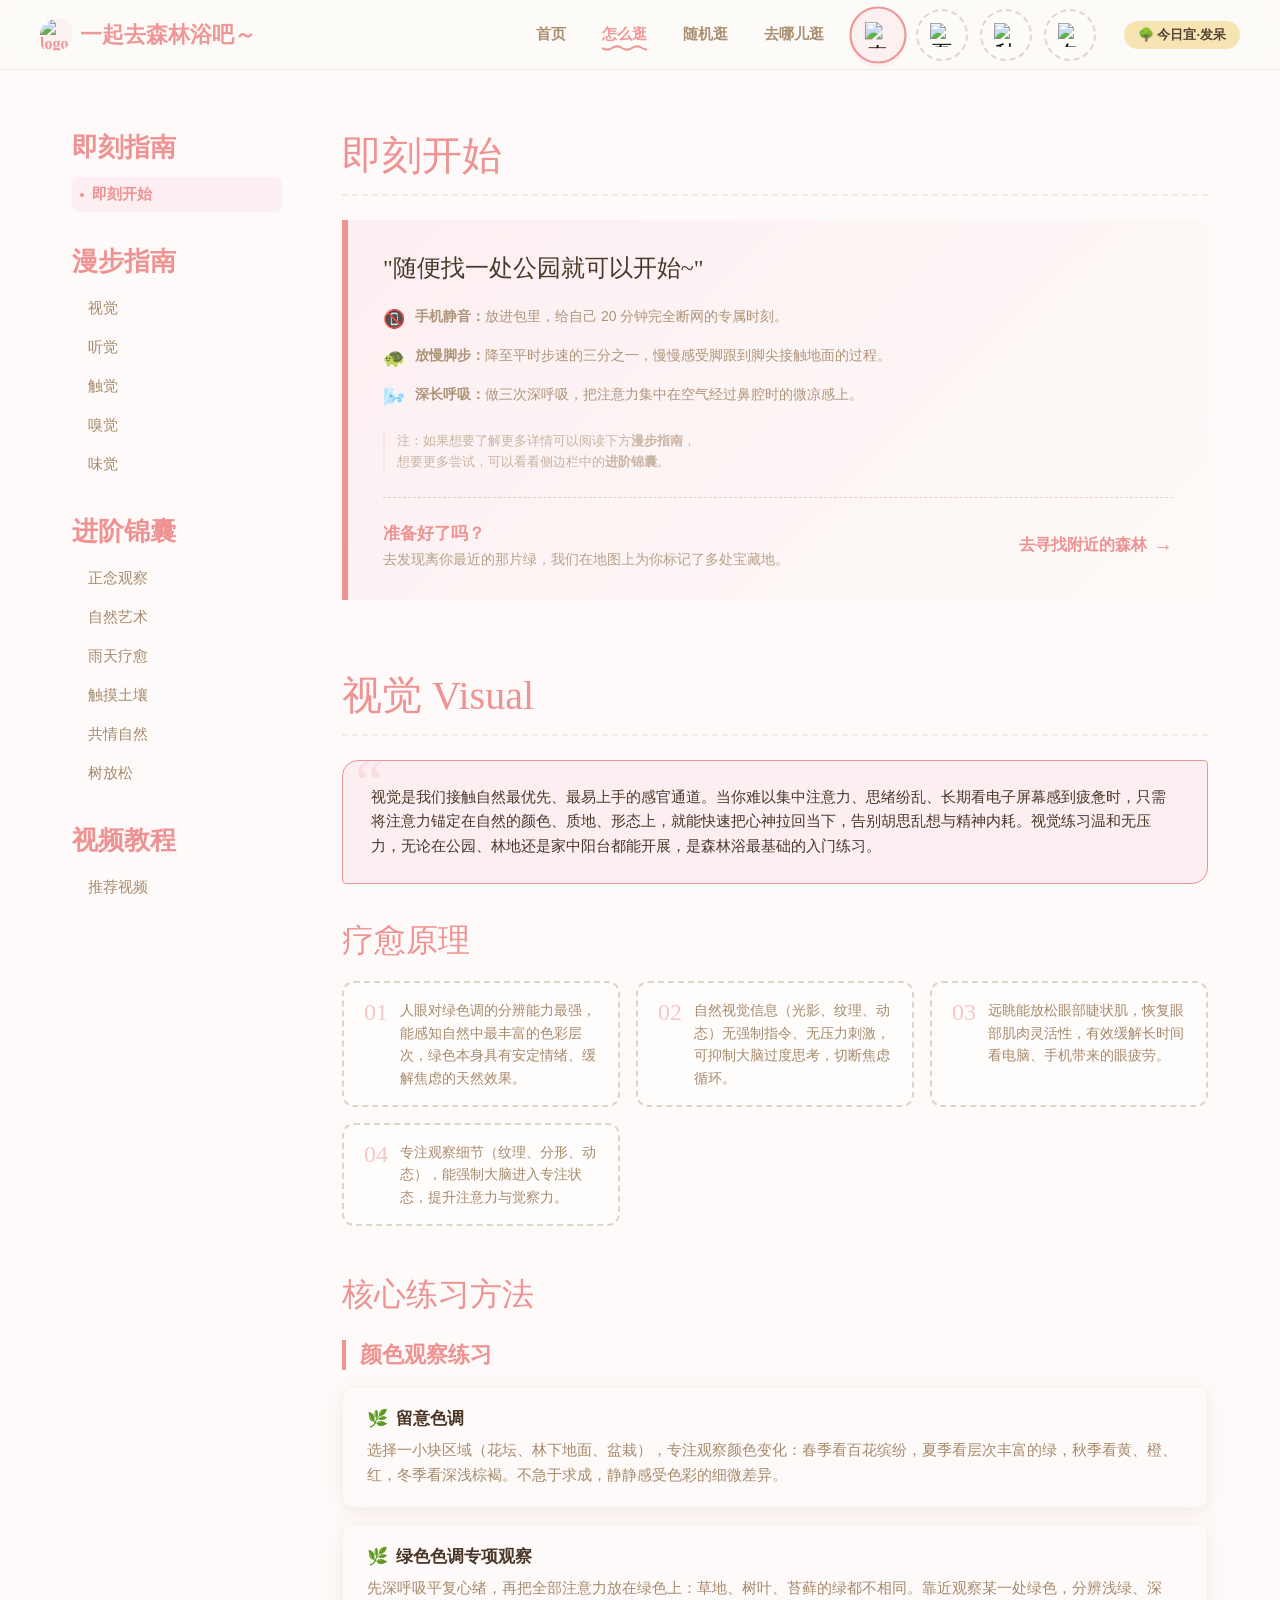
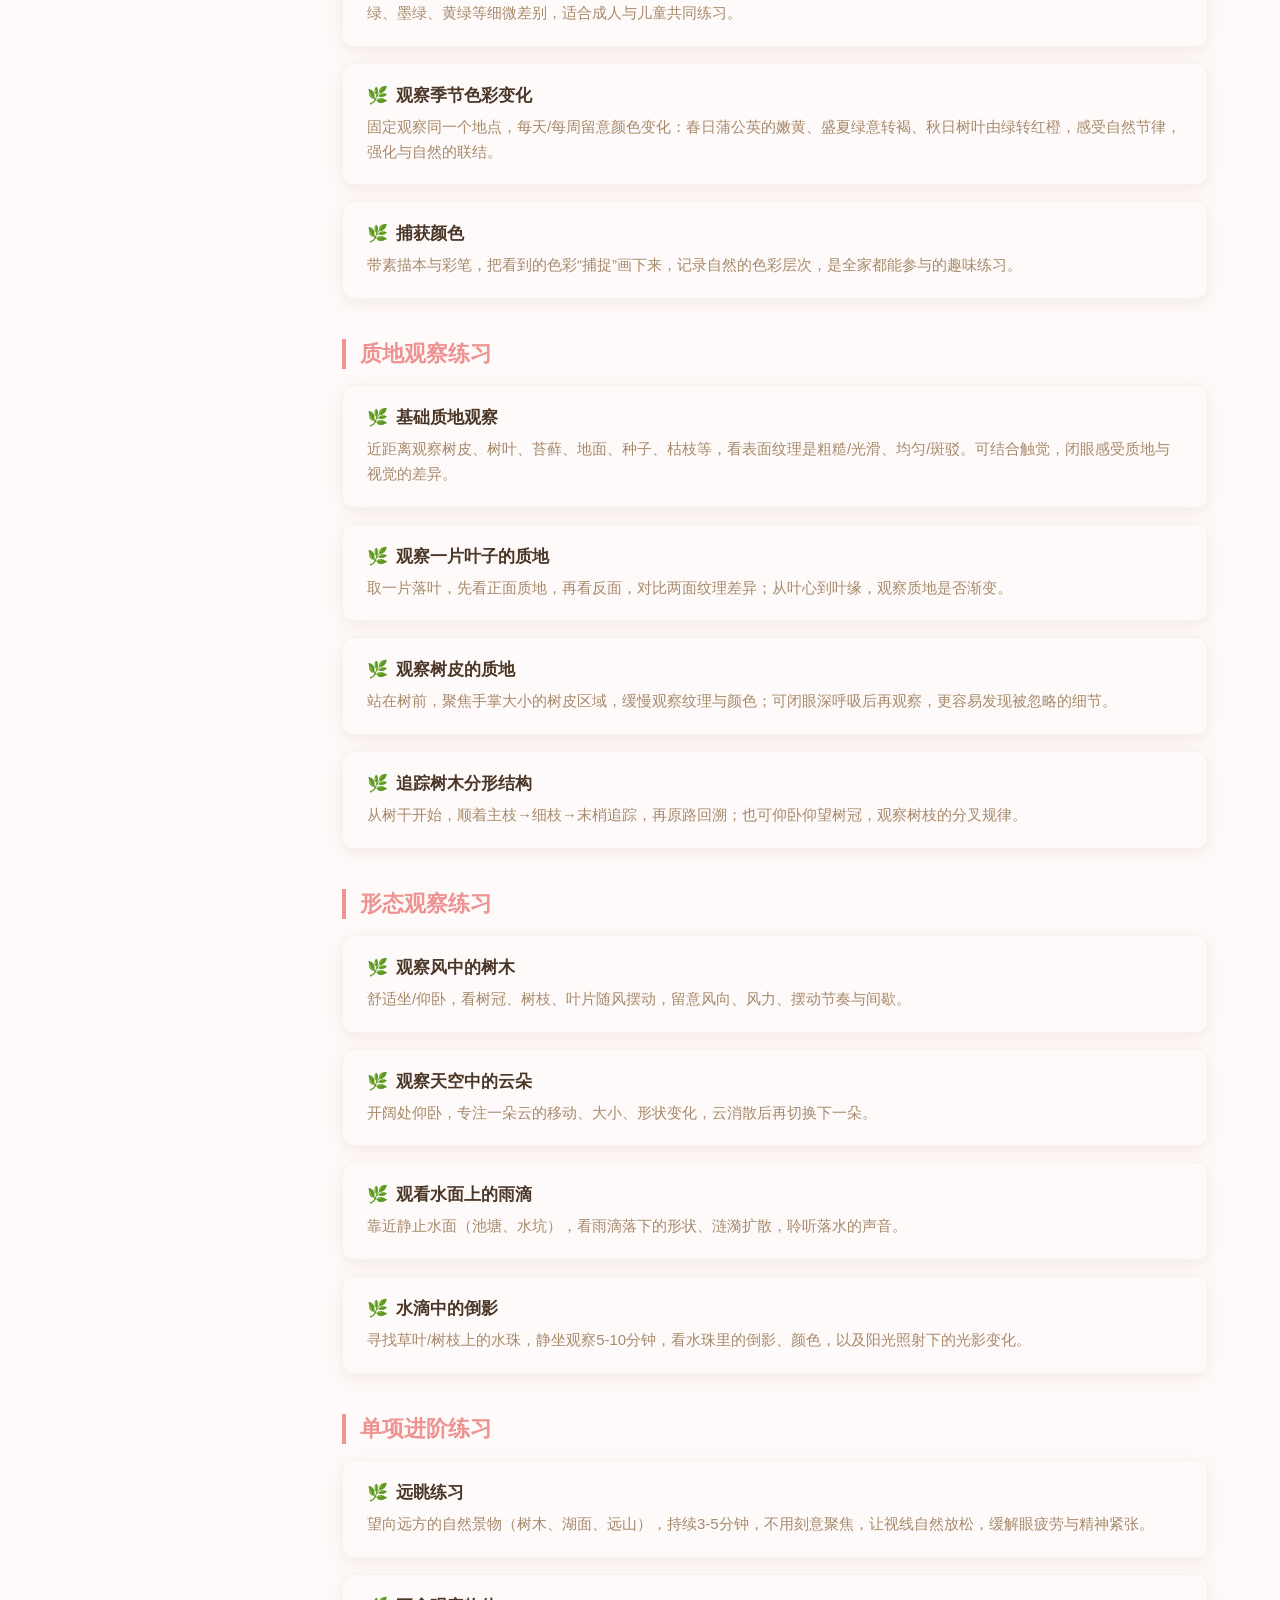
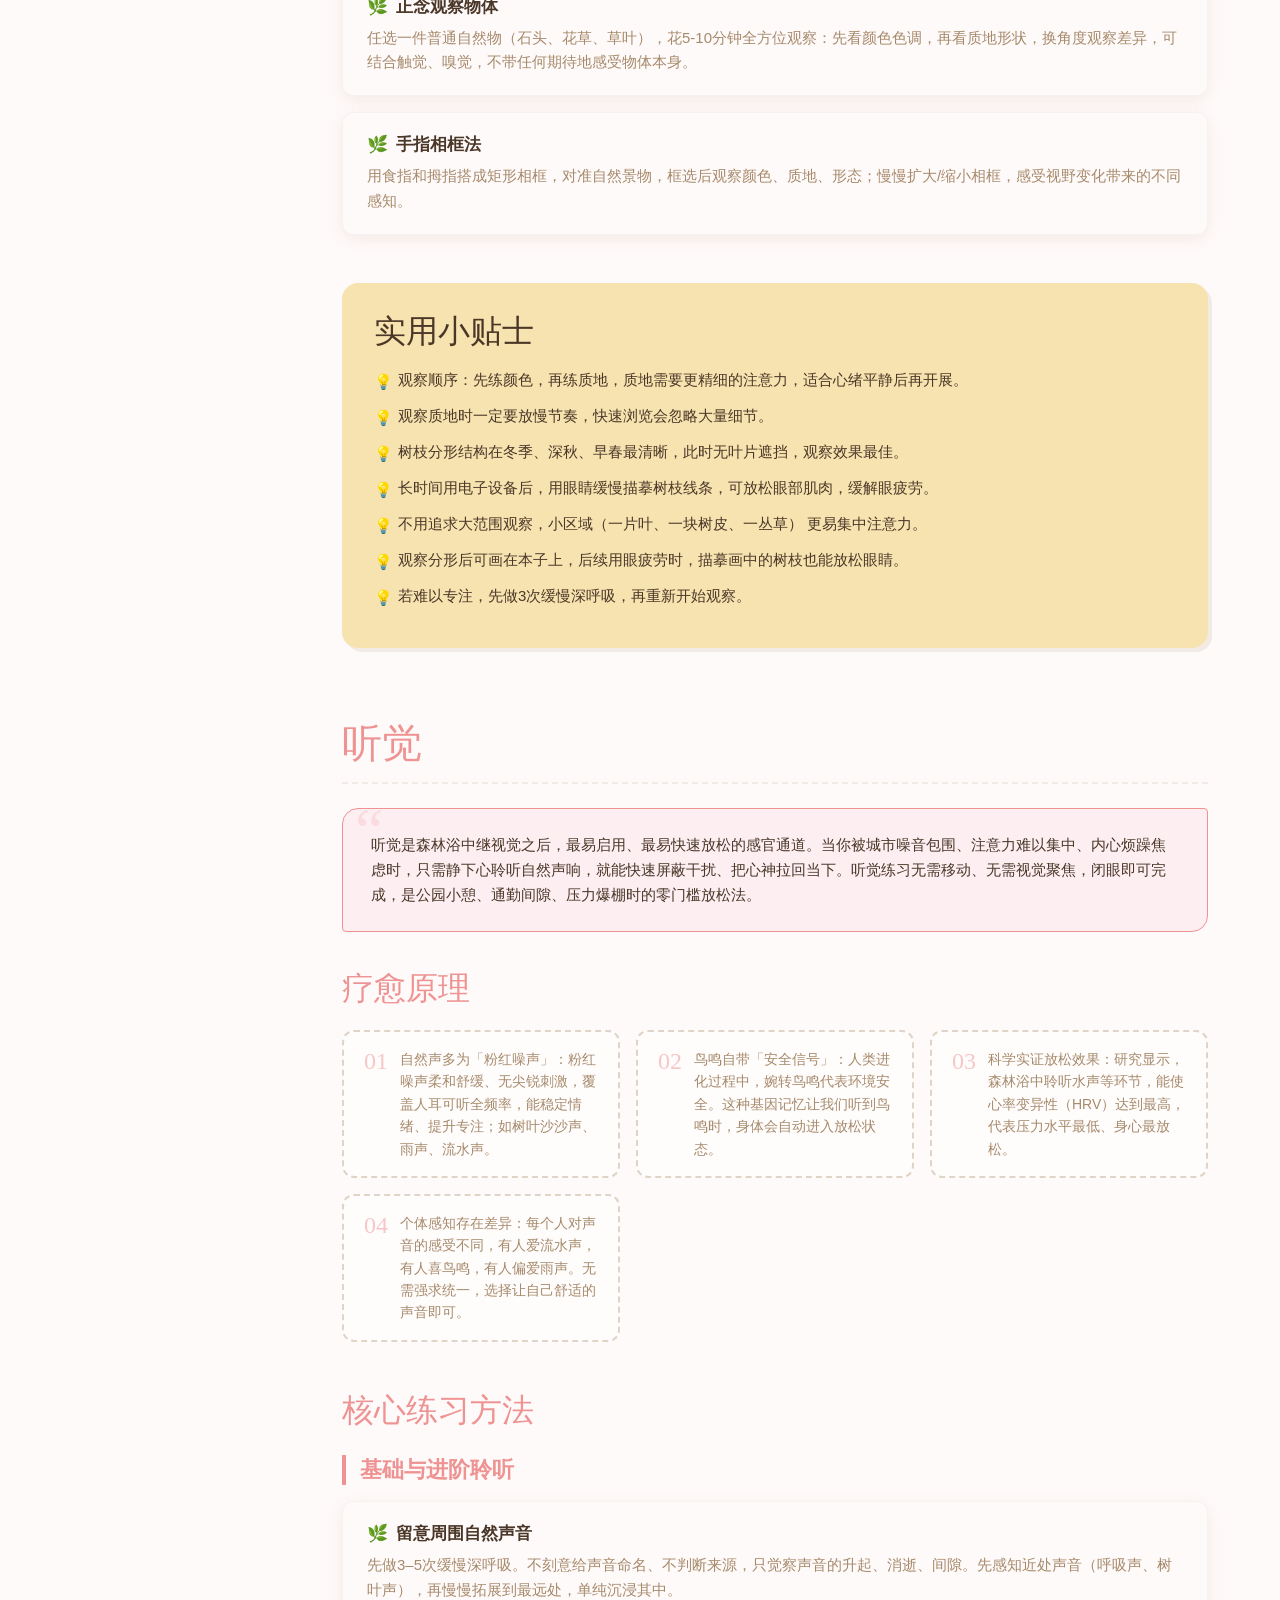
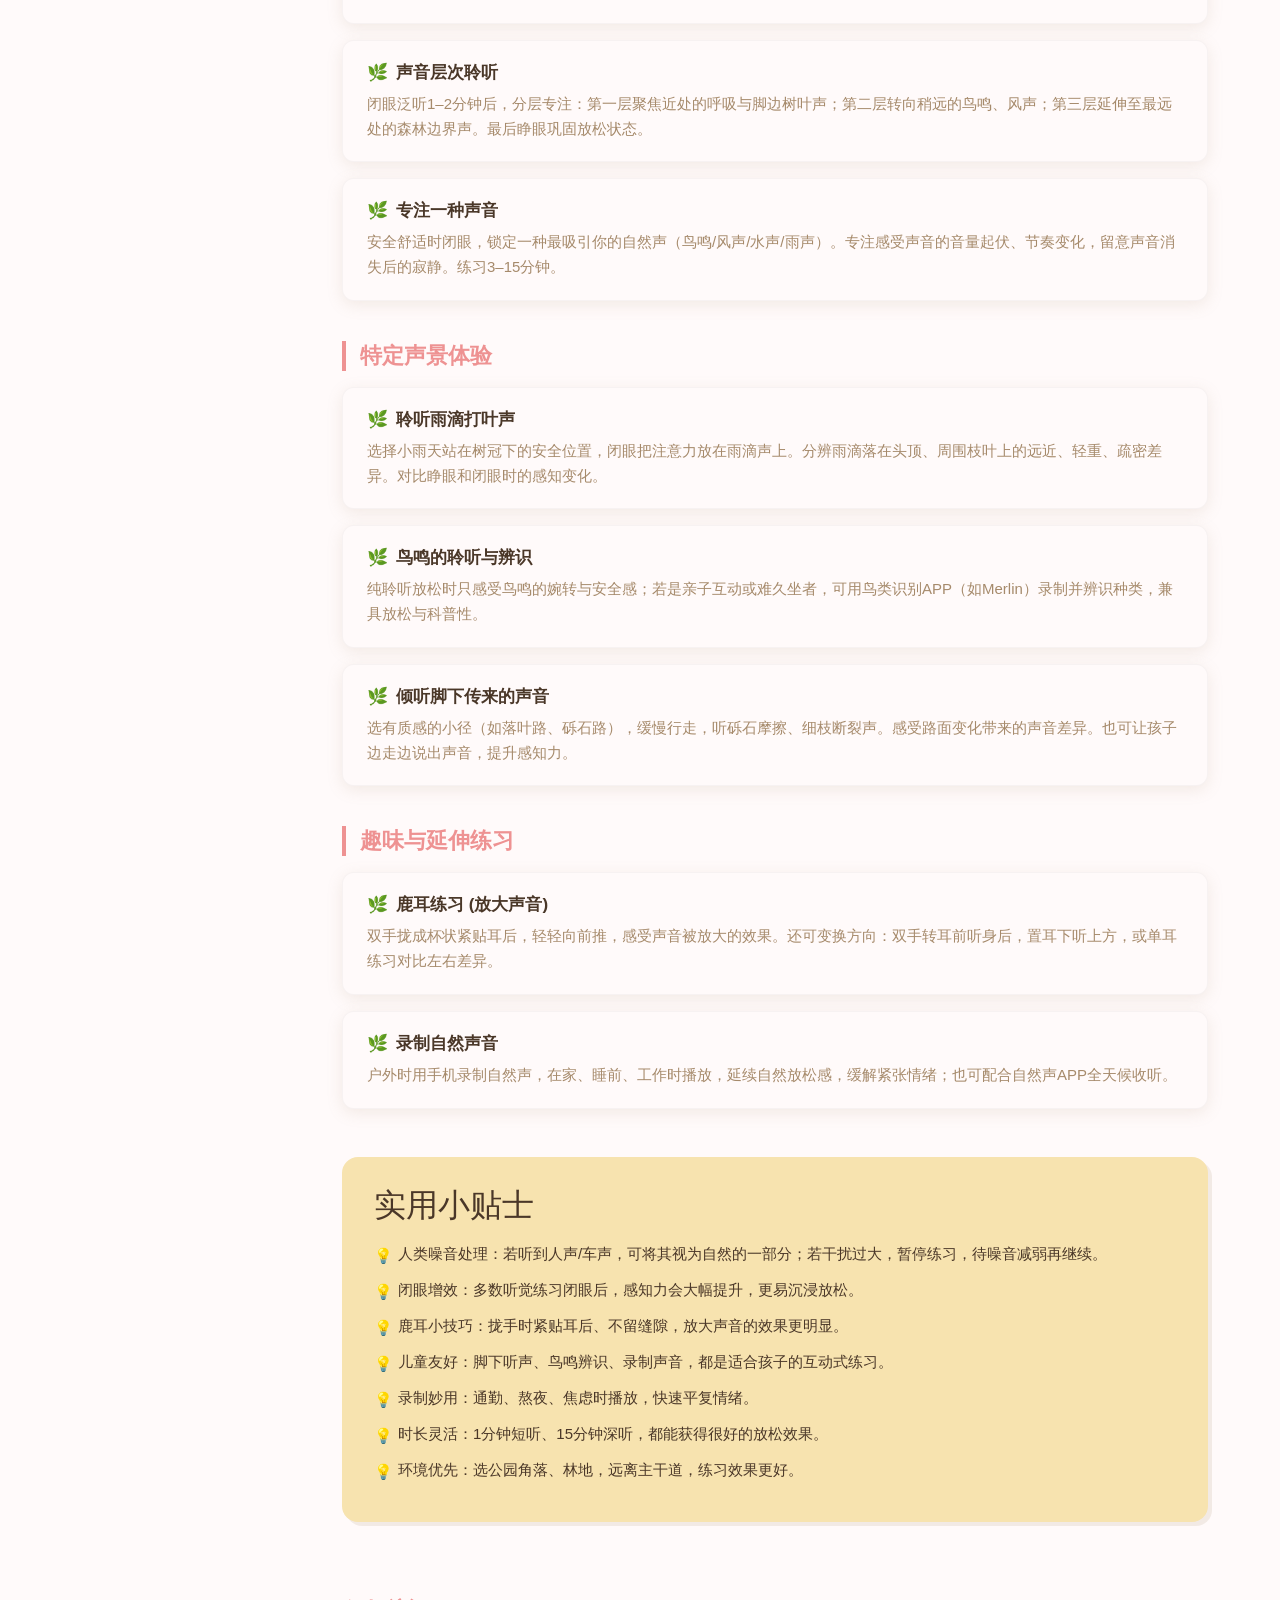
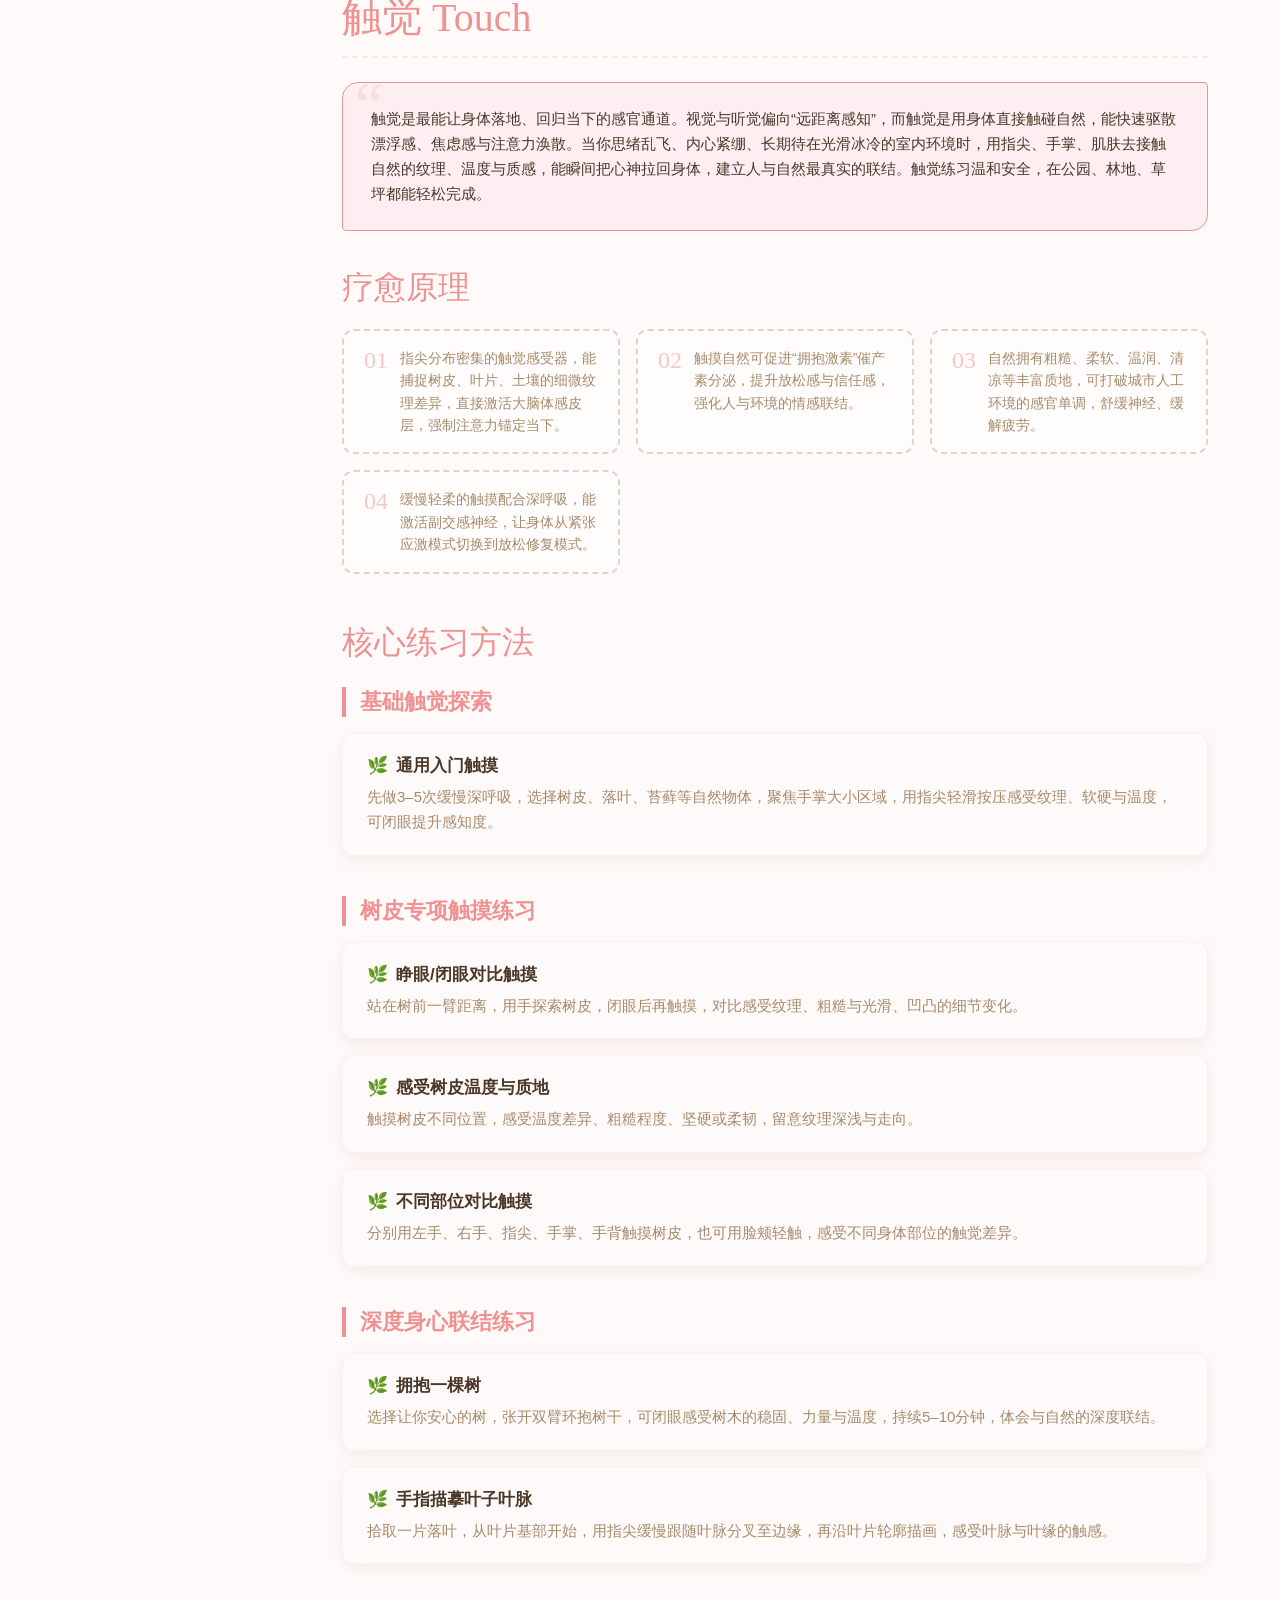
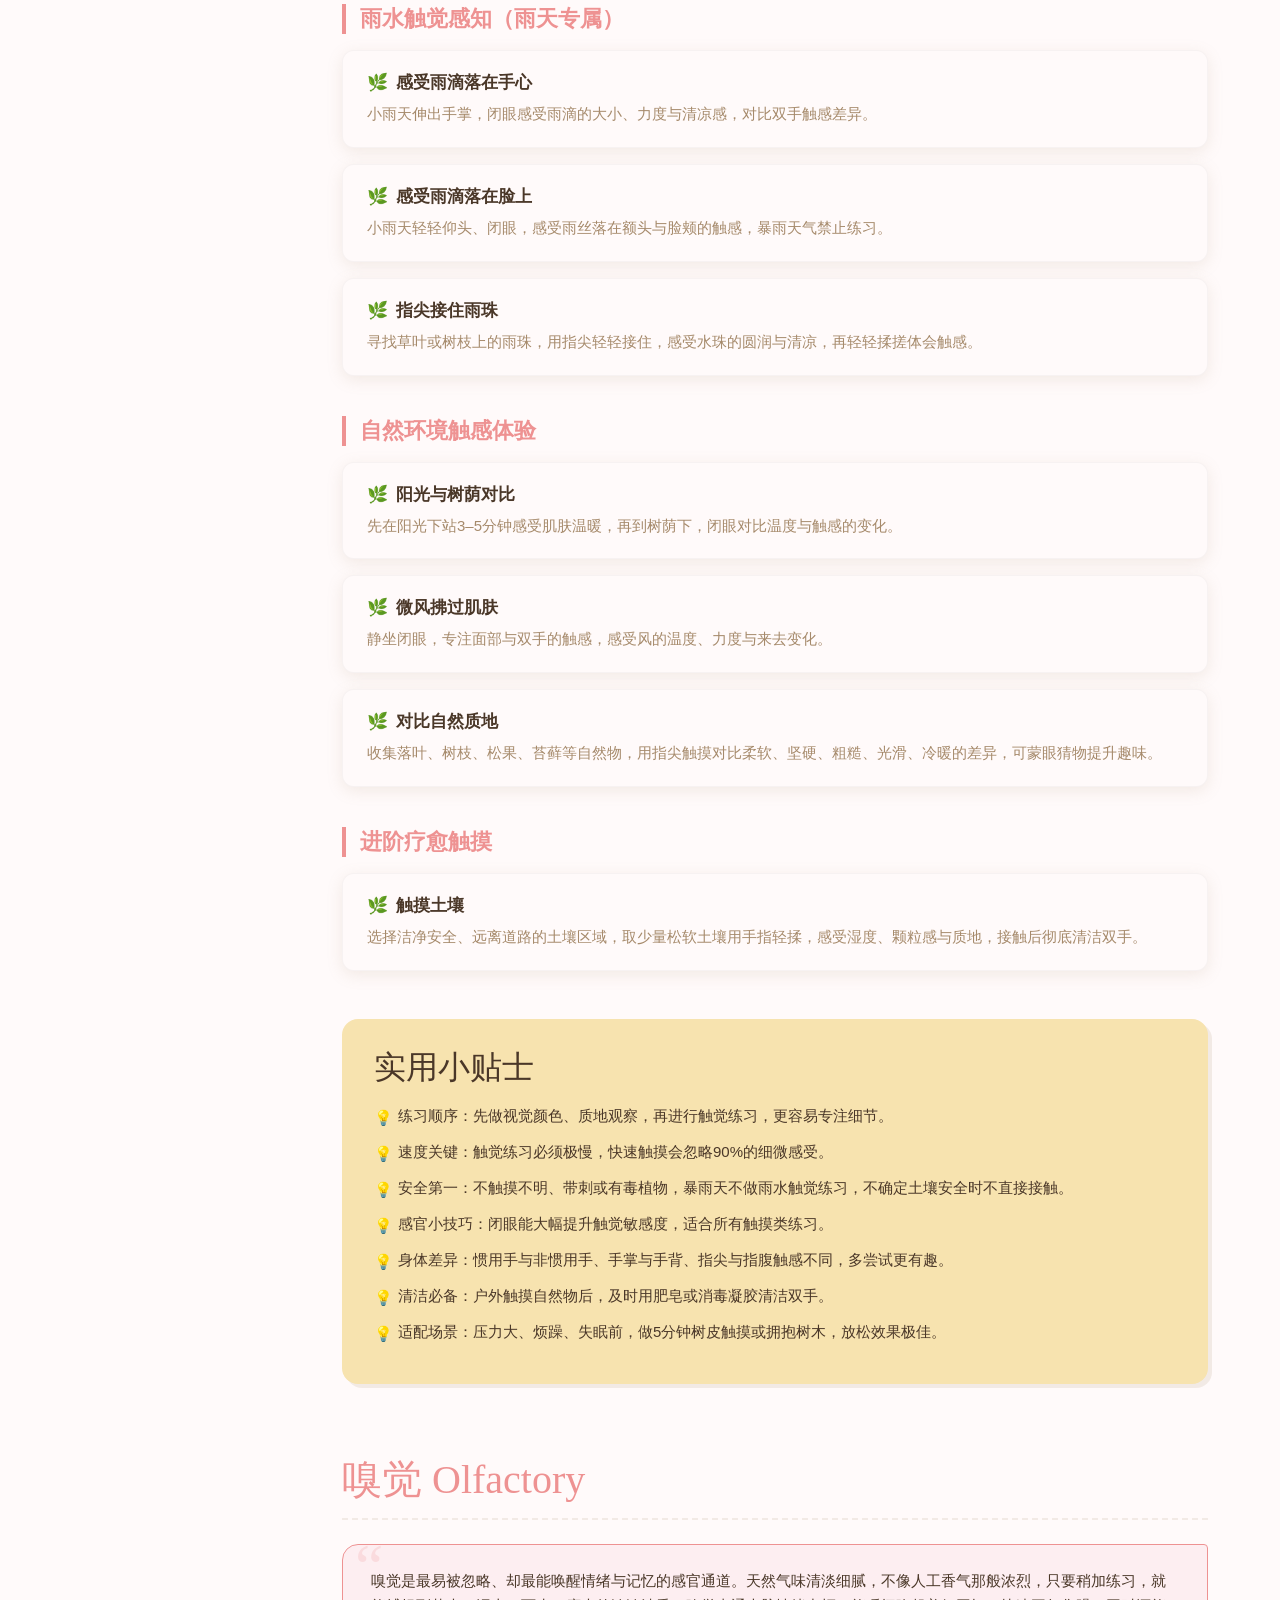
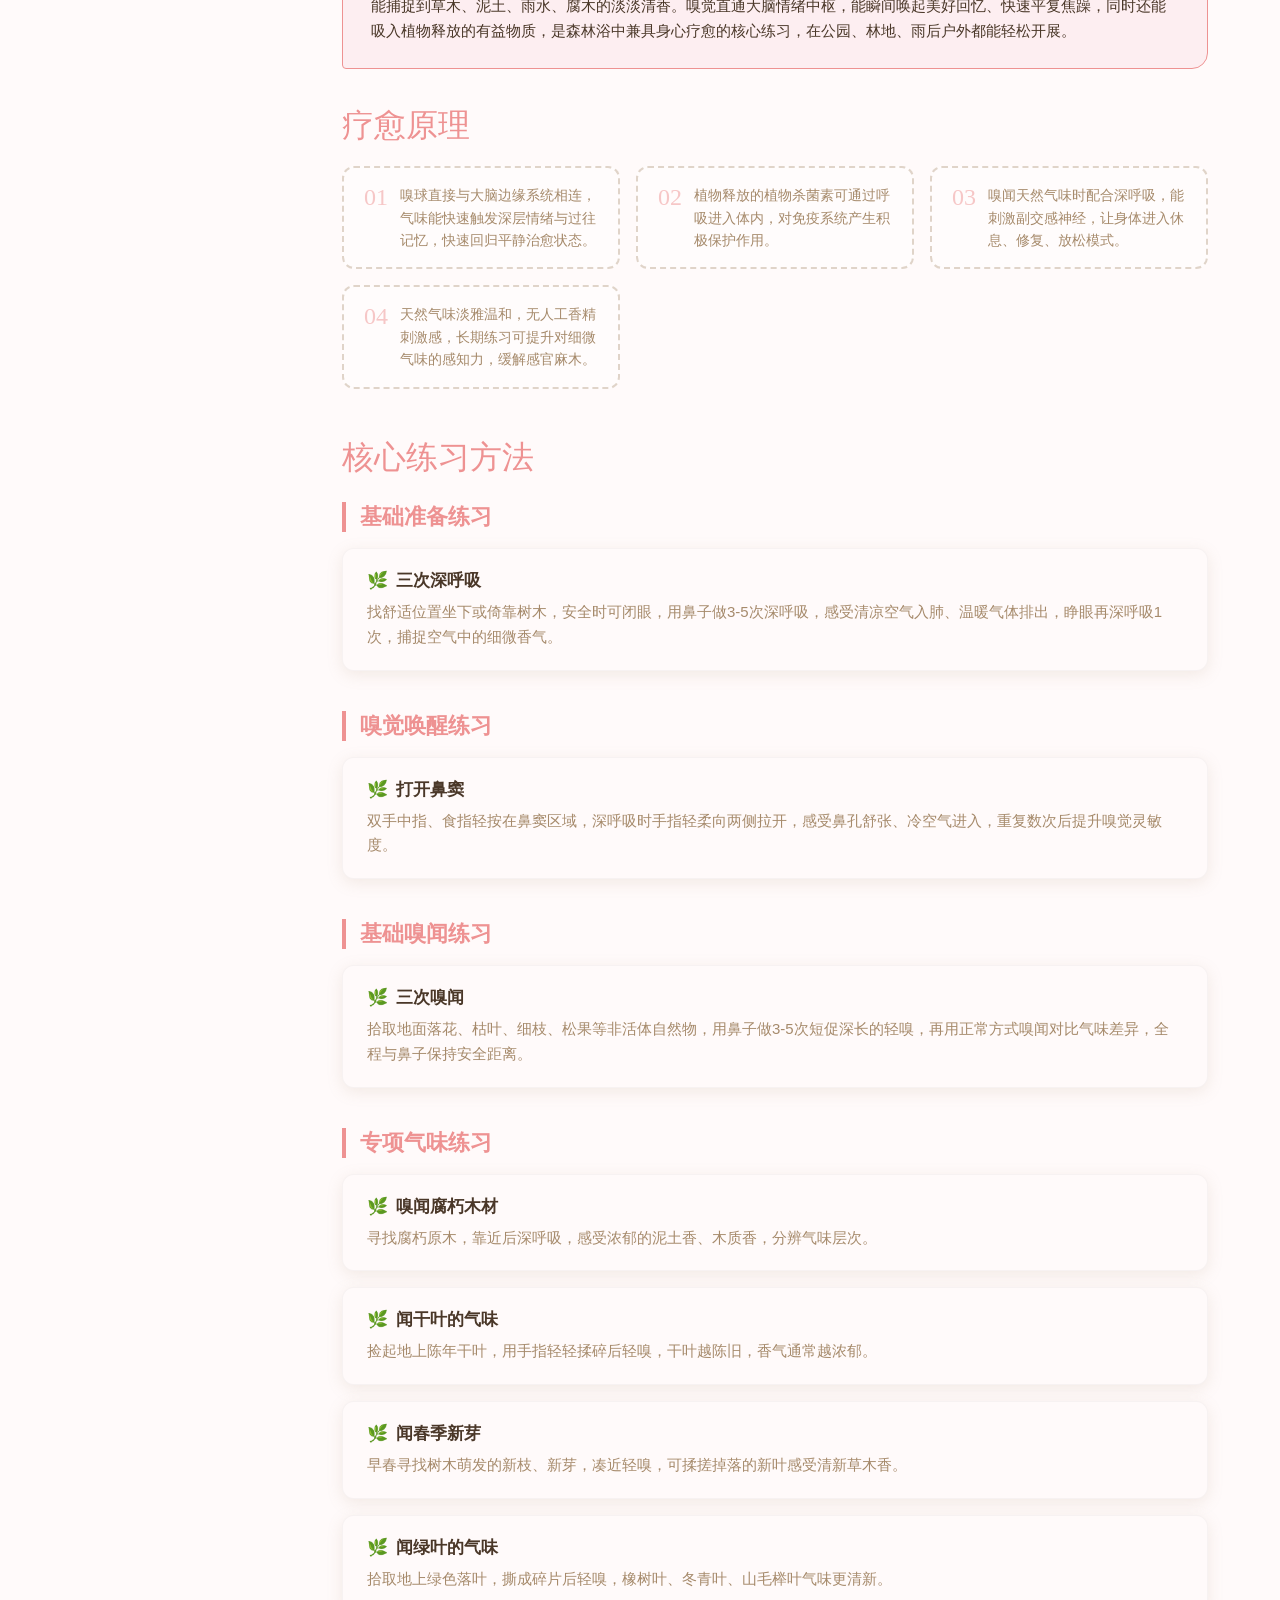
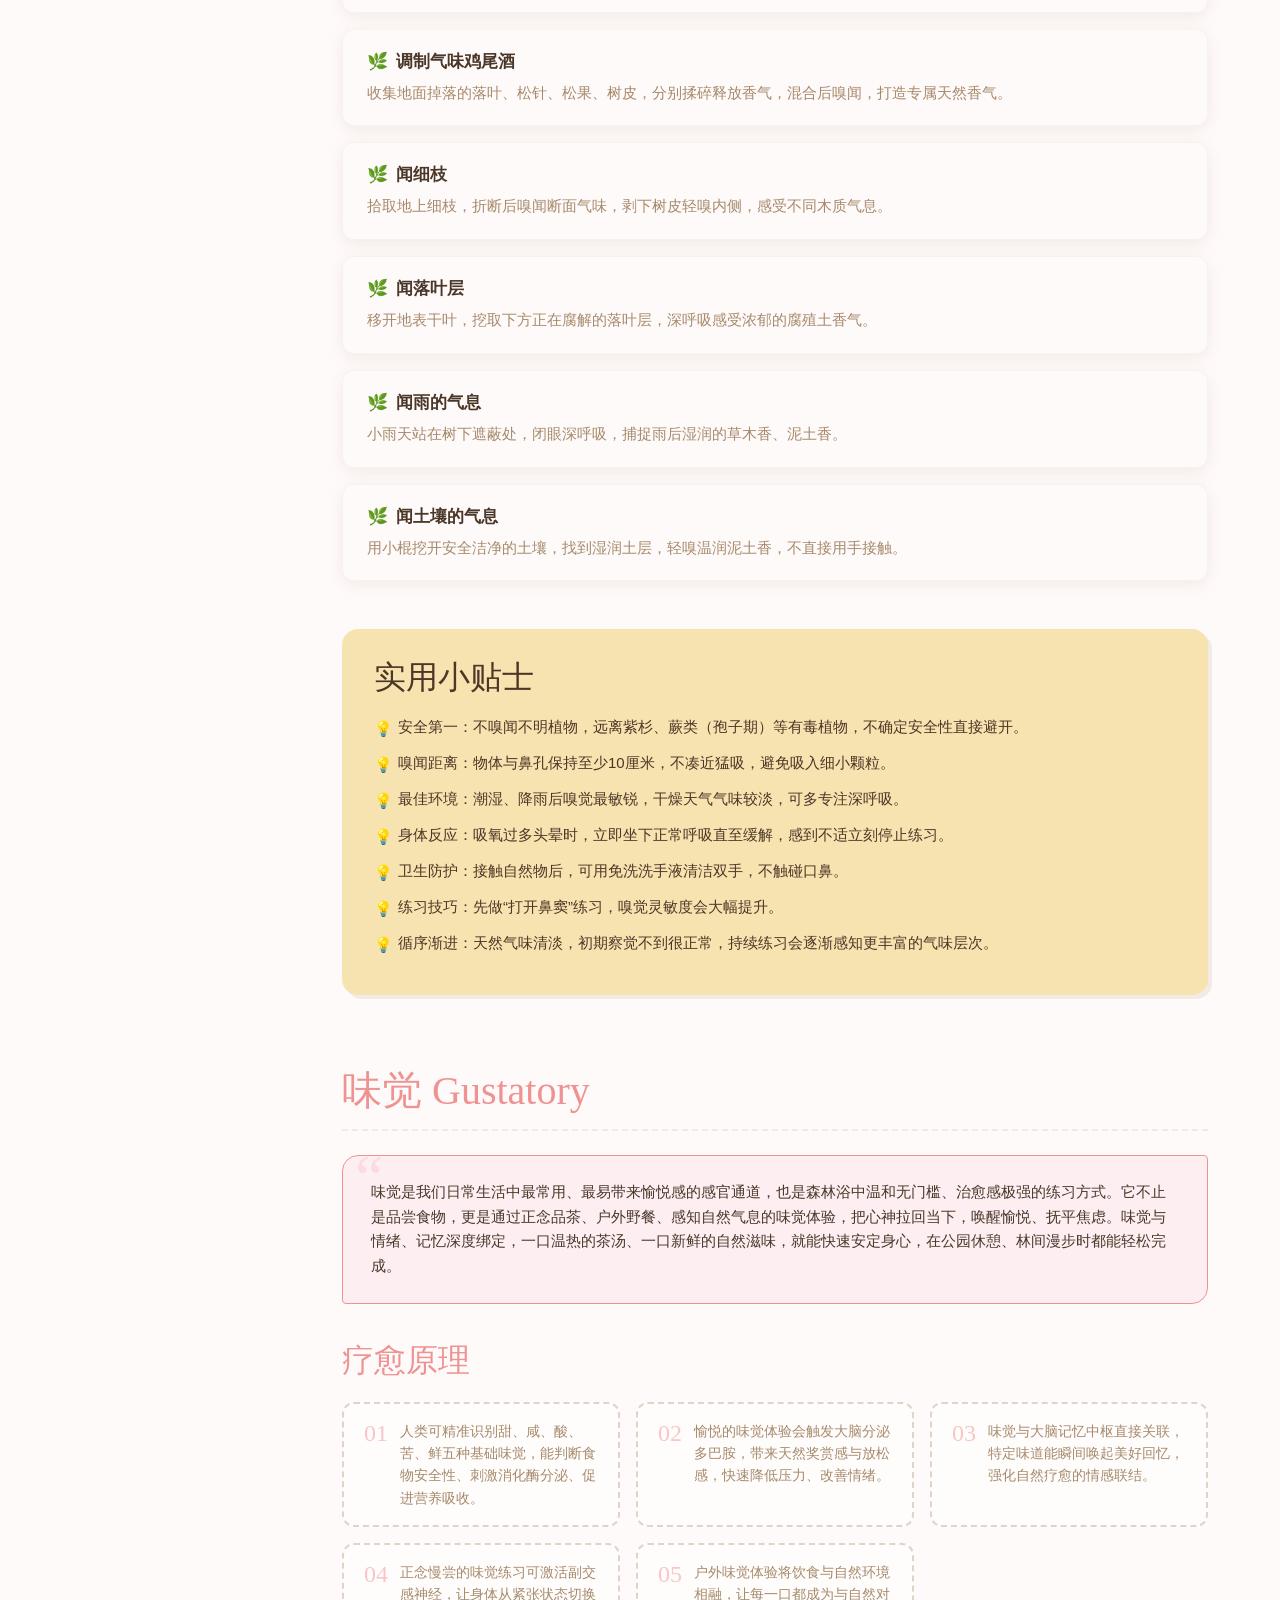
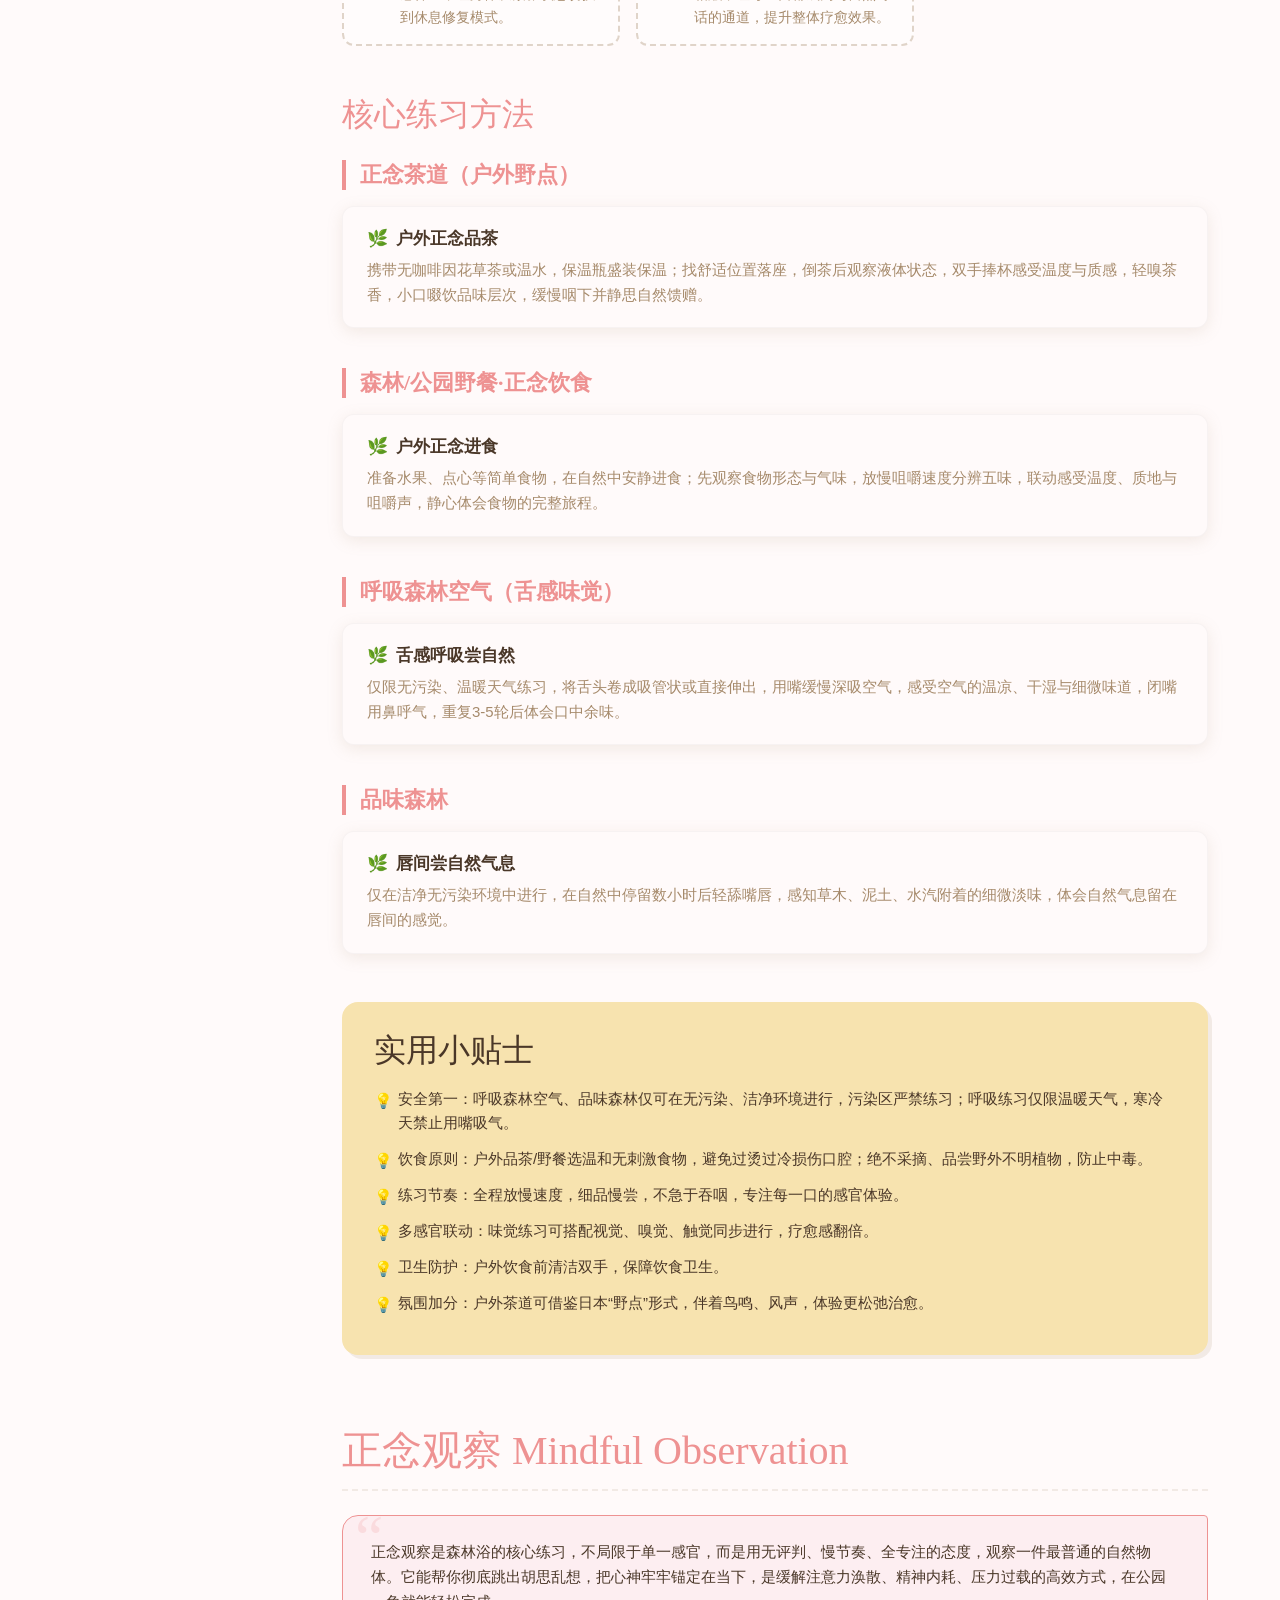
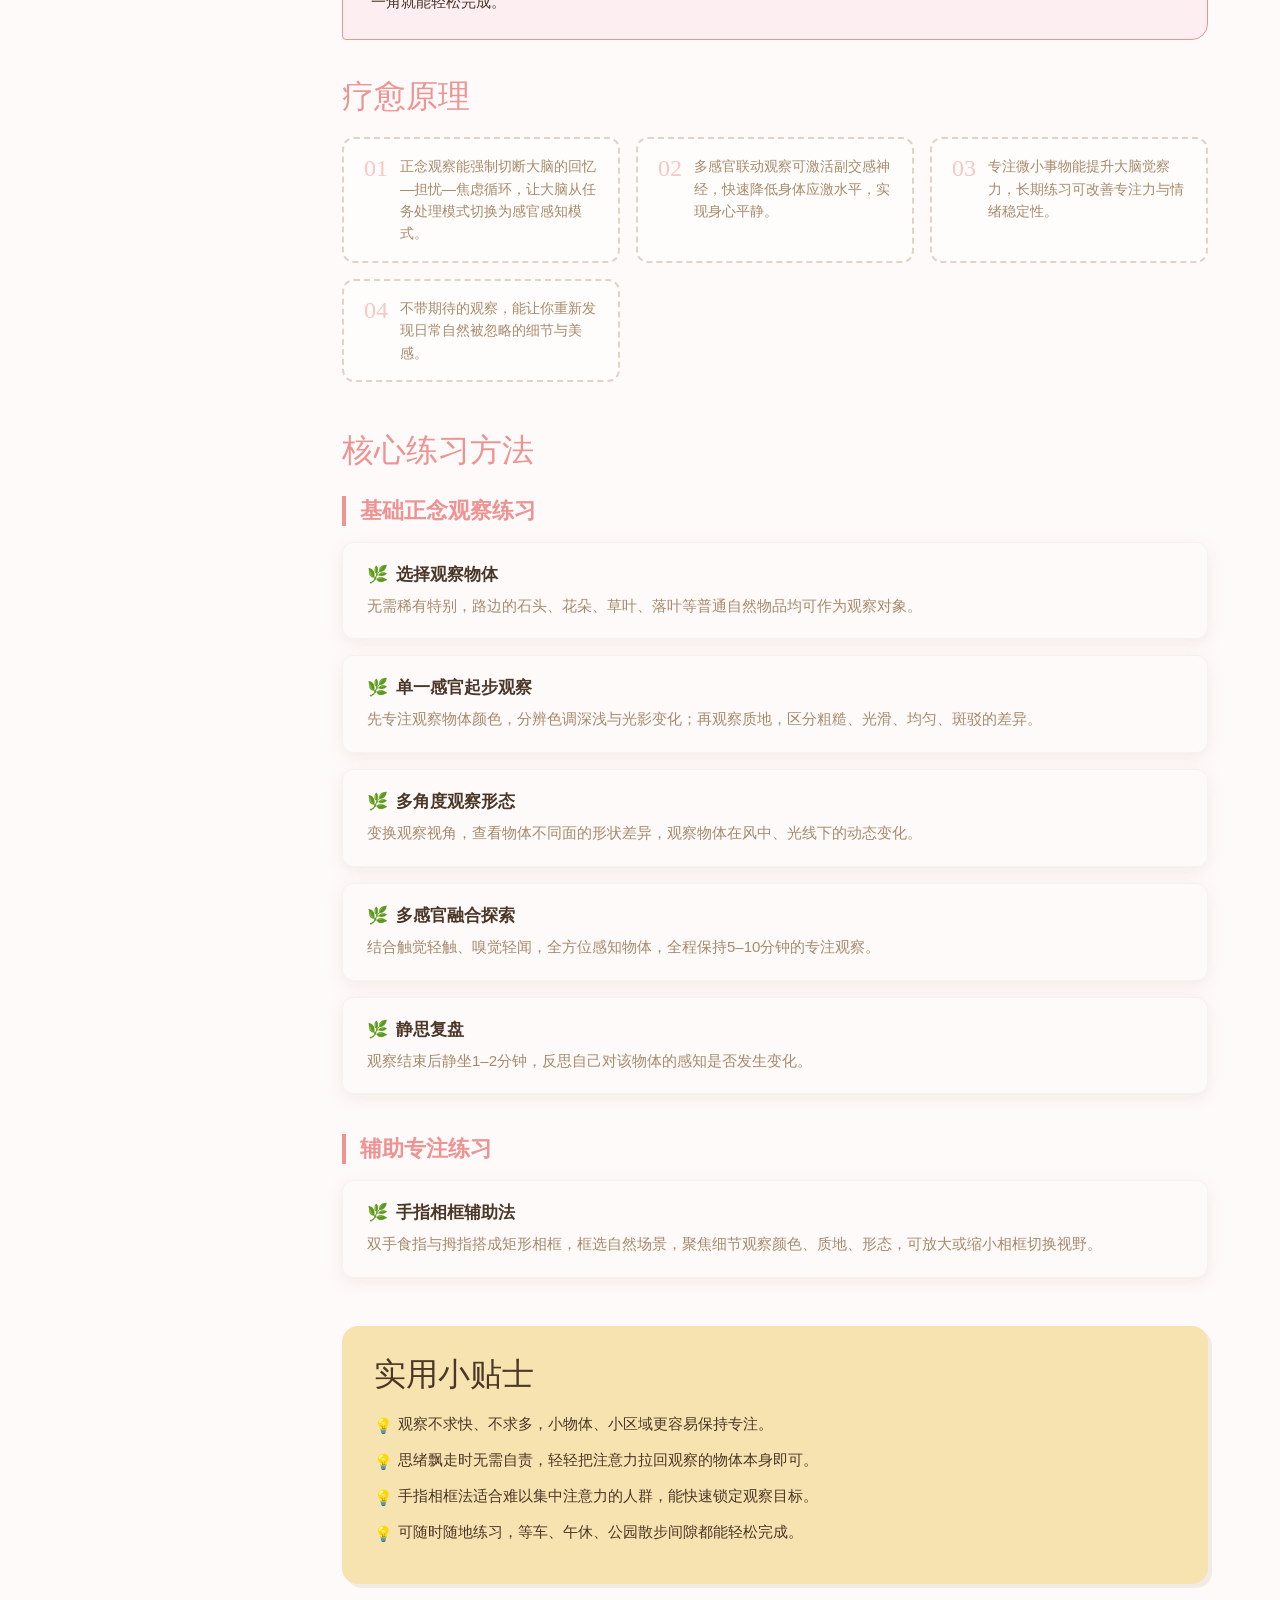
==== commit e478547e: "4.0" ====
--- a/Forest-main/src/app/pages/Guide.html
+++ b/Forest-main/src/app/pages/Guide.html
@@ -447,7 +447,7 @@
     if (toggleContainer && typeof SEASONS !== 'undefined') {
       toggleContainer.innerHTML = SEASONS.map((s, i) => `
         <button class="season-btn ${i === idx ? 'active' : ''}" onclick="renderTheme(${i})" style="cursor: pointer;">
-          <span style="font-size: 20px;">${s.icon}</span>
+          <img src="${s.icon}" alt="${s.label}" style="width: 24px; height: 24px; object-fit: contain;">
         </button>
       `).join('');
     }
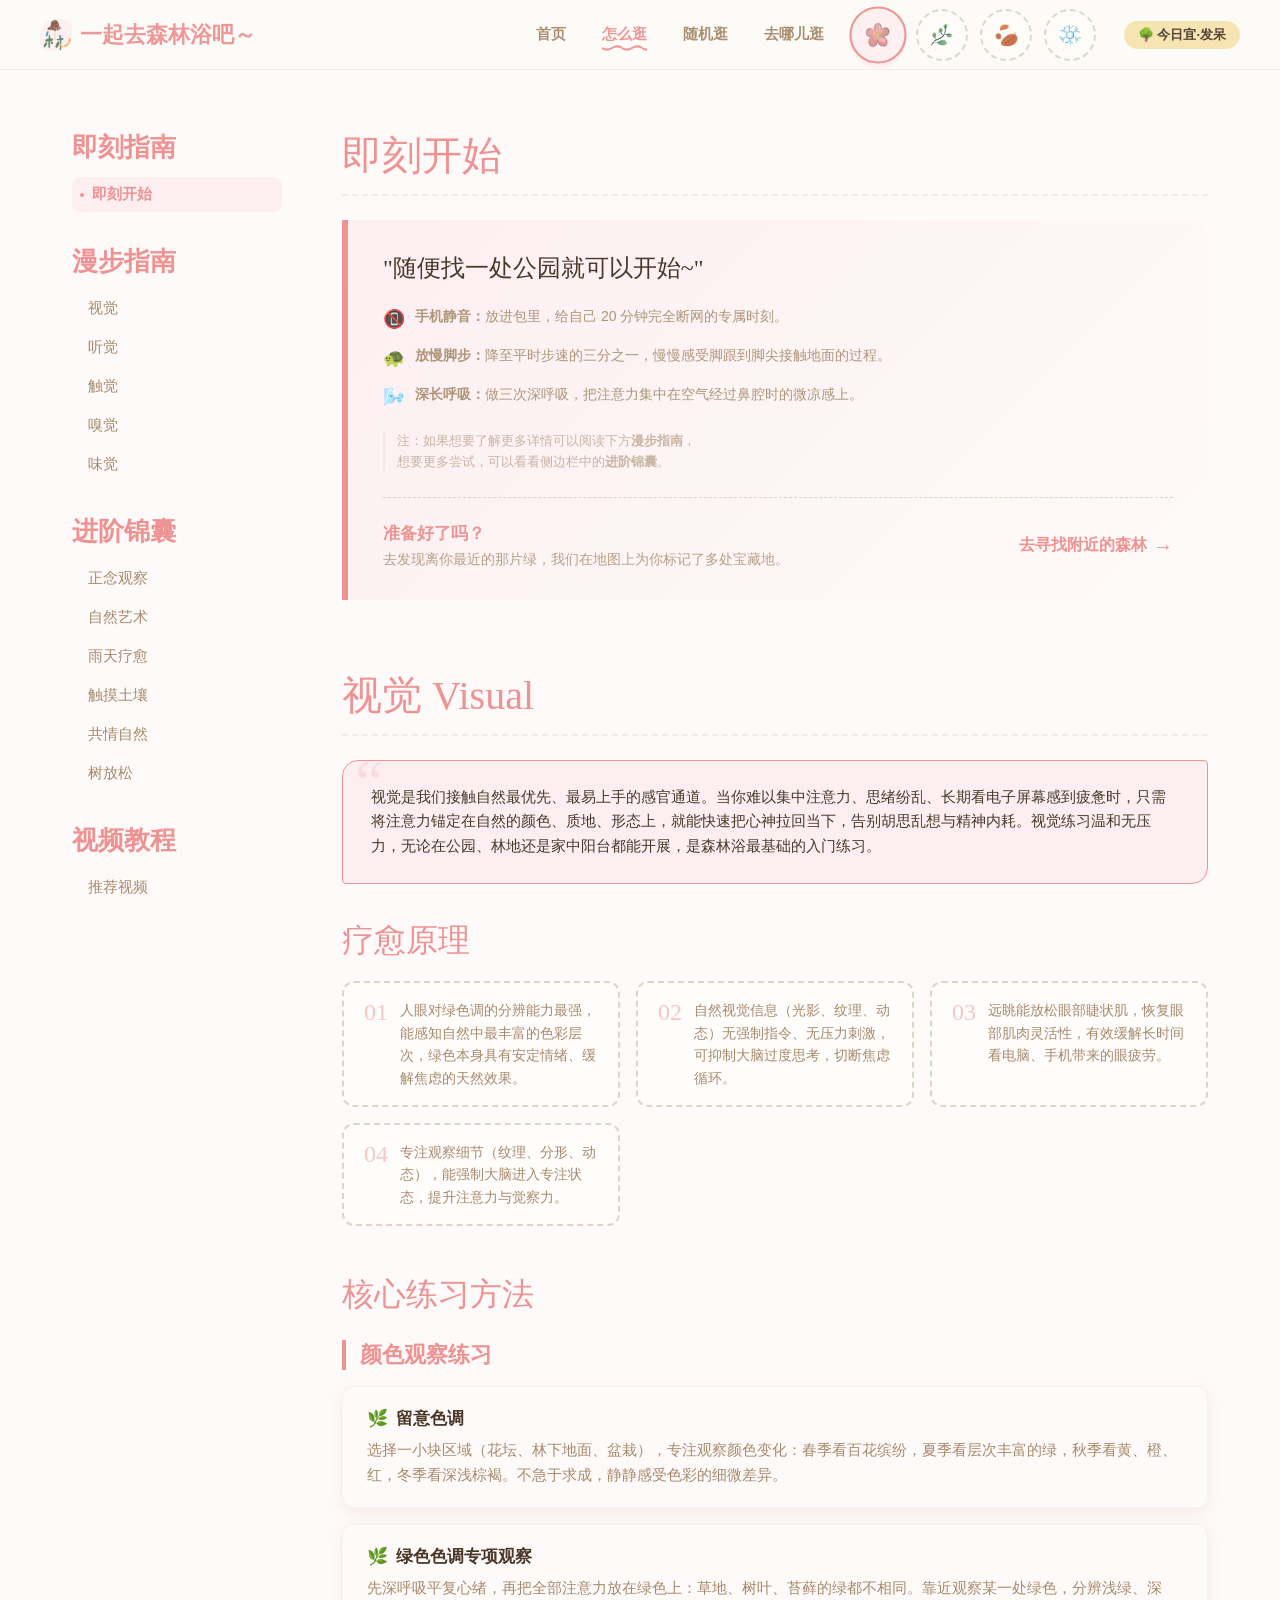
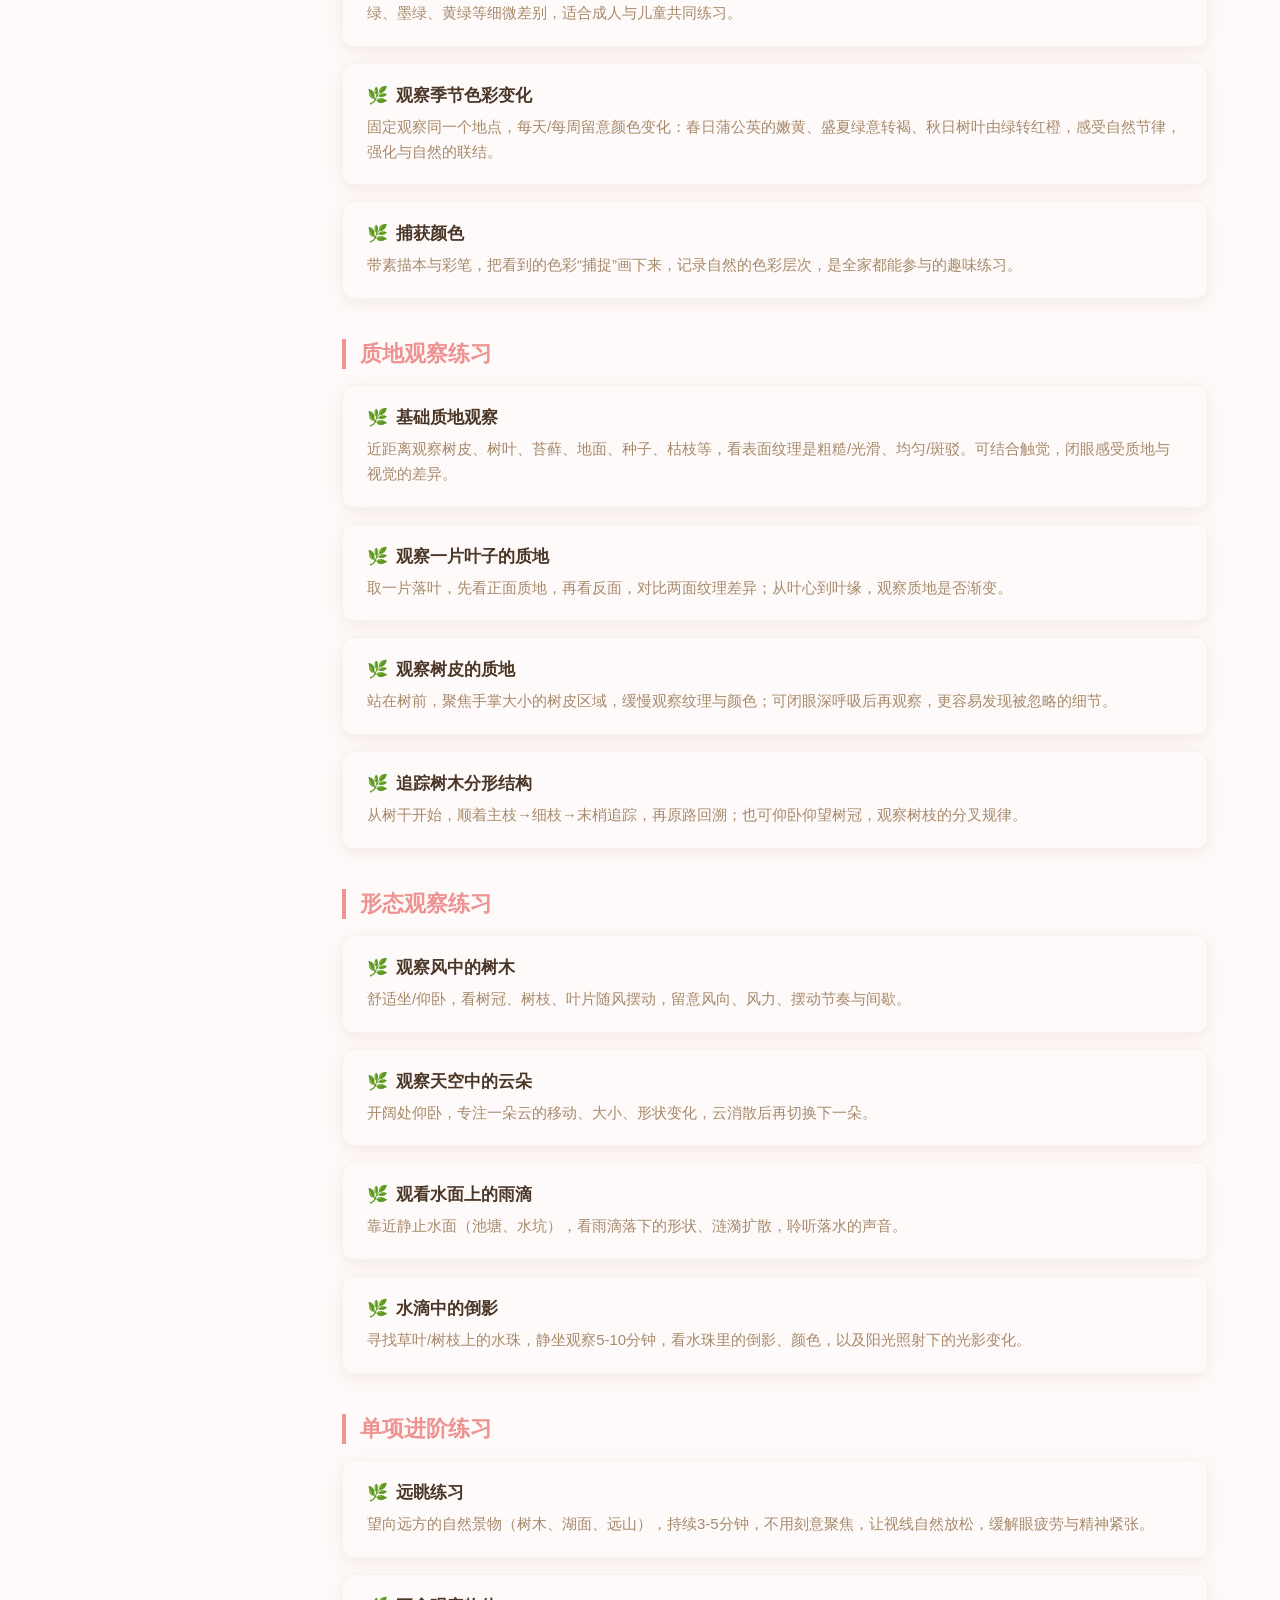
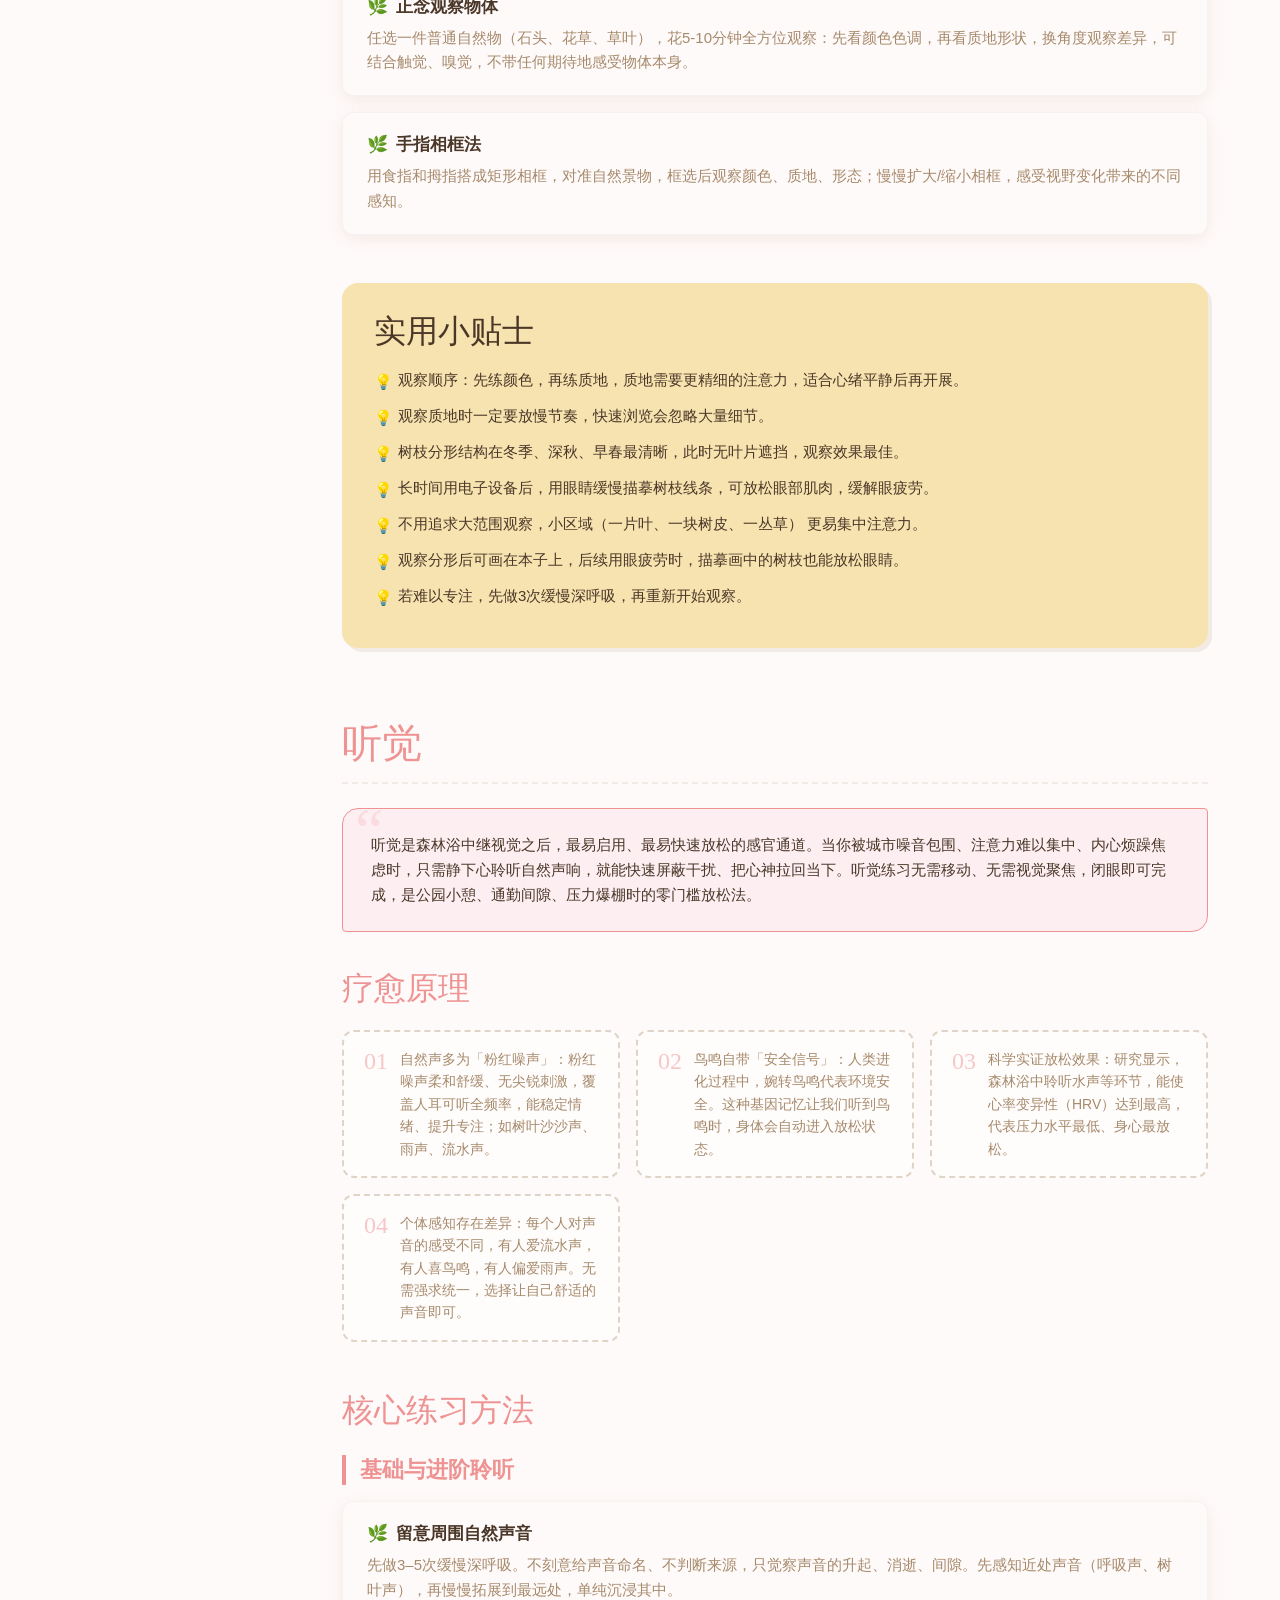
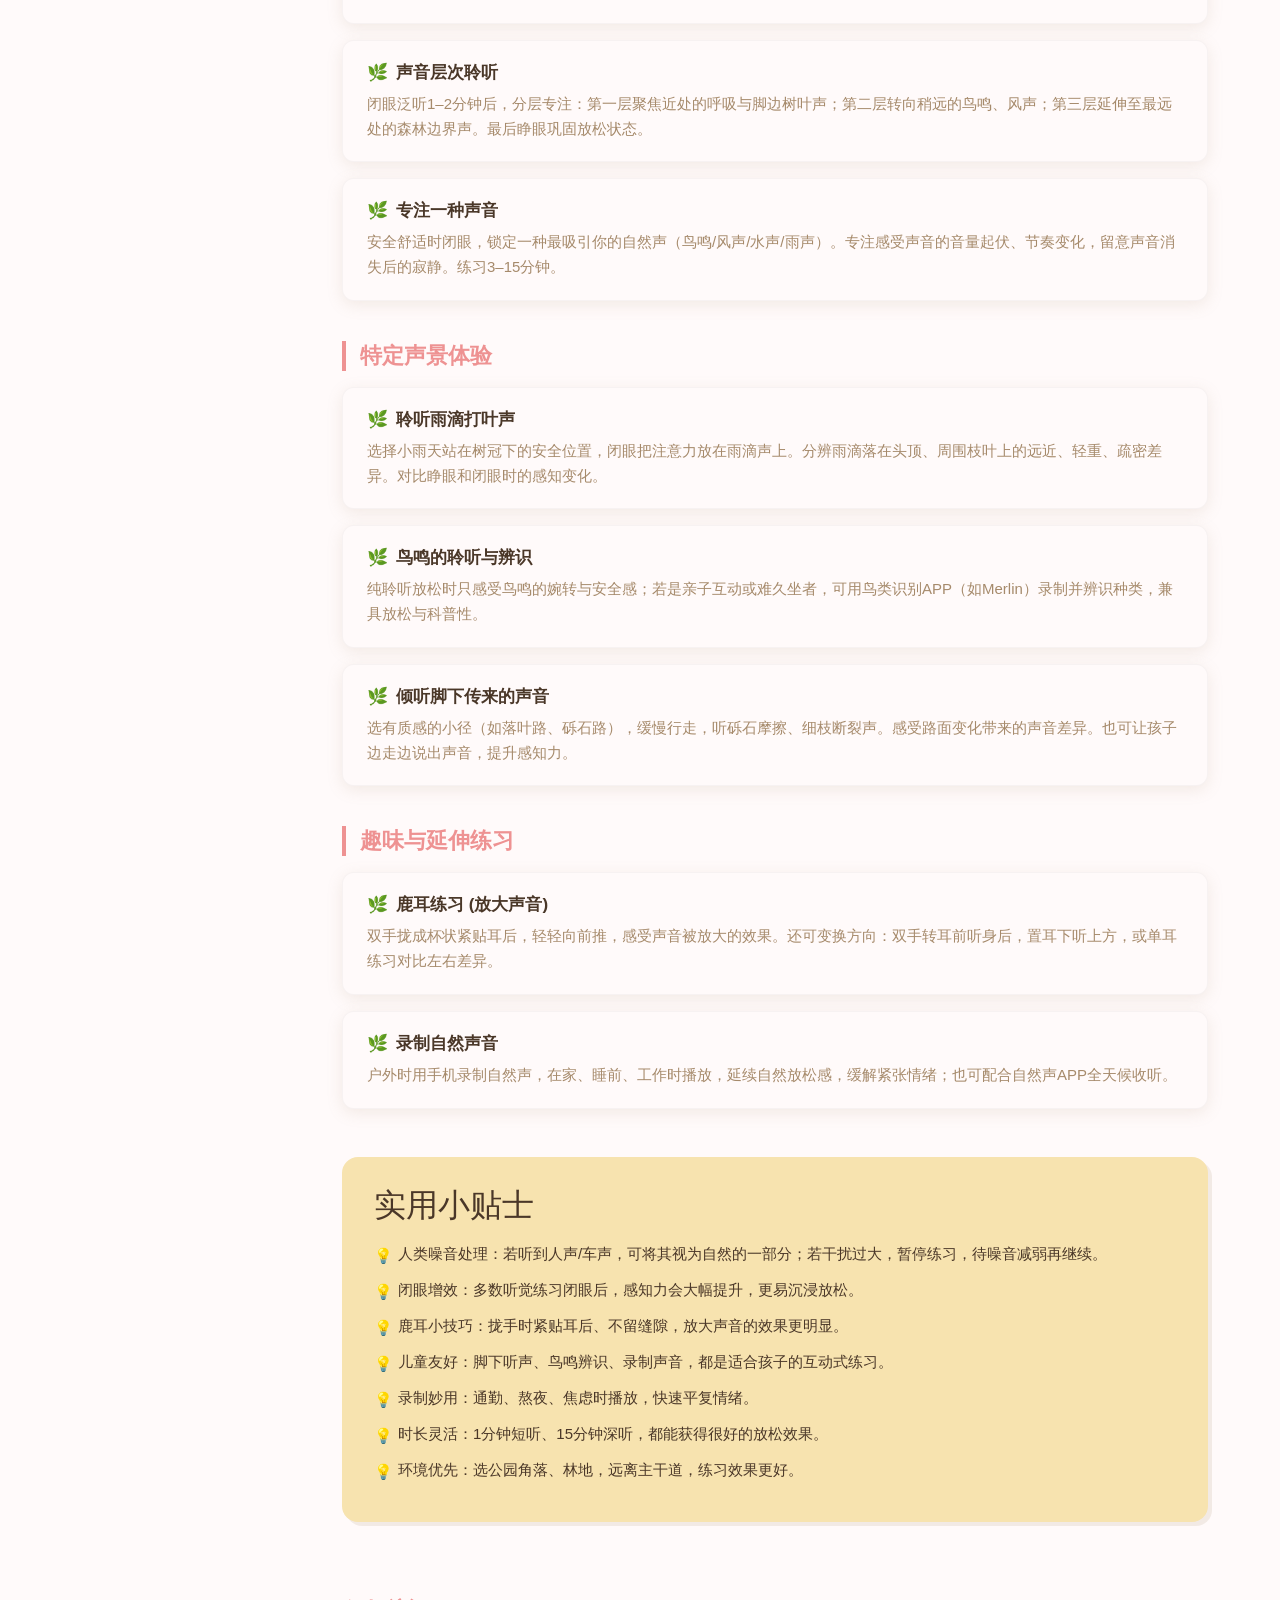
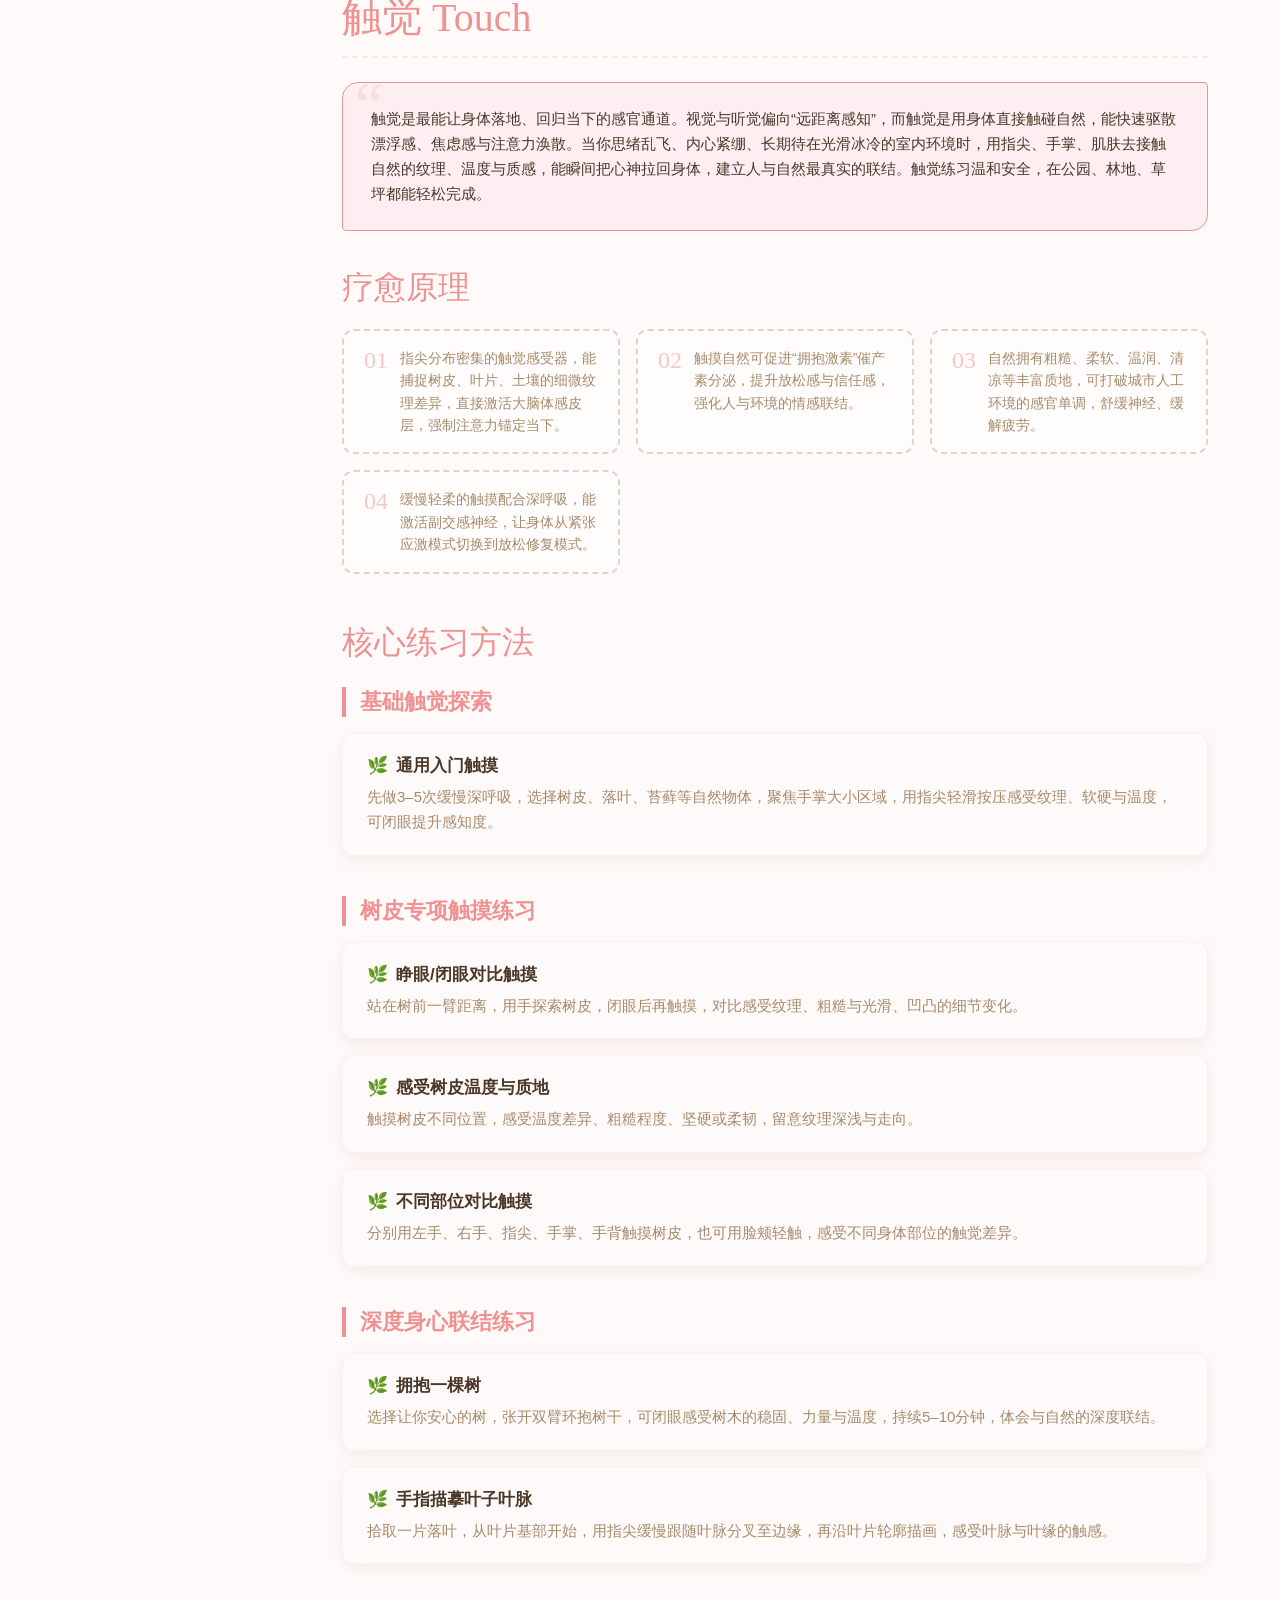
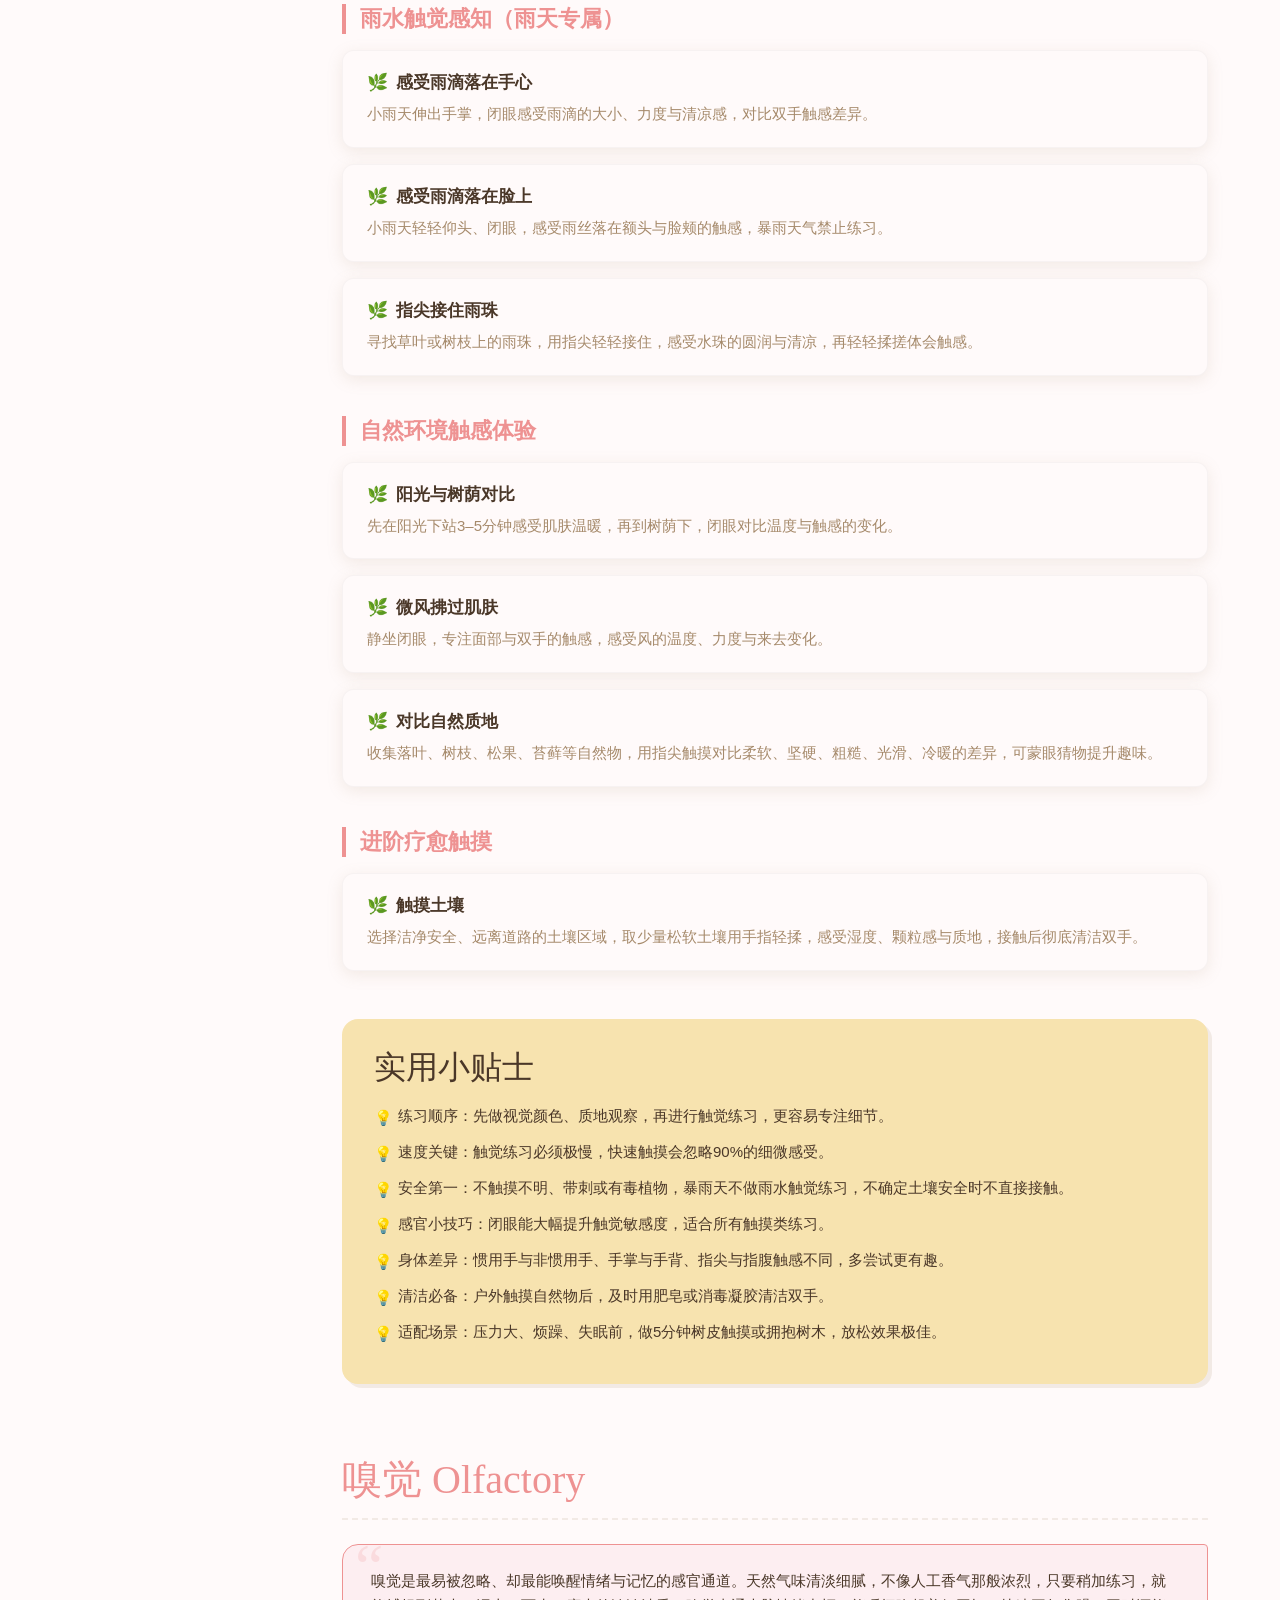
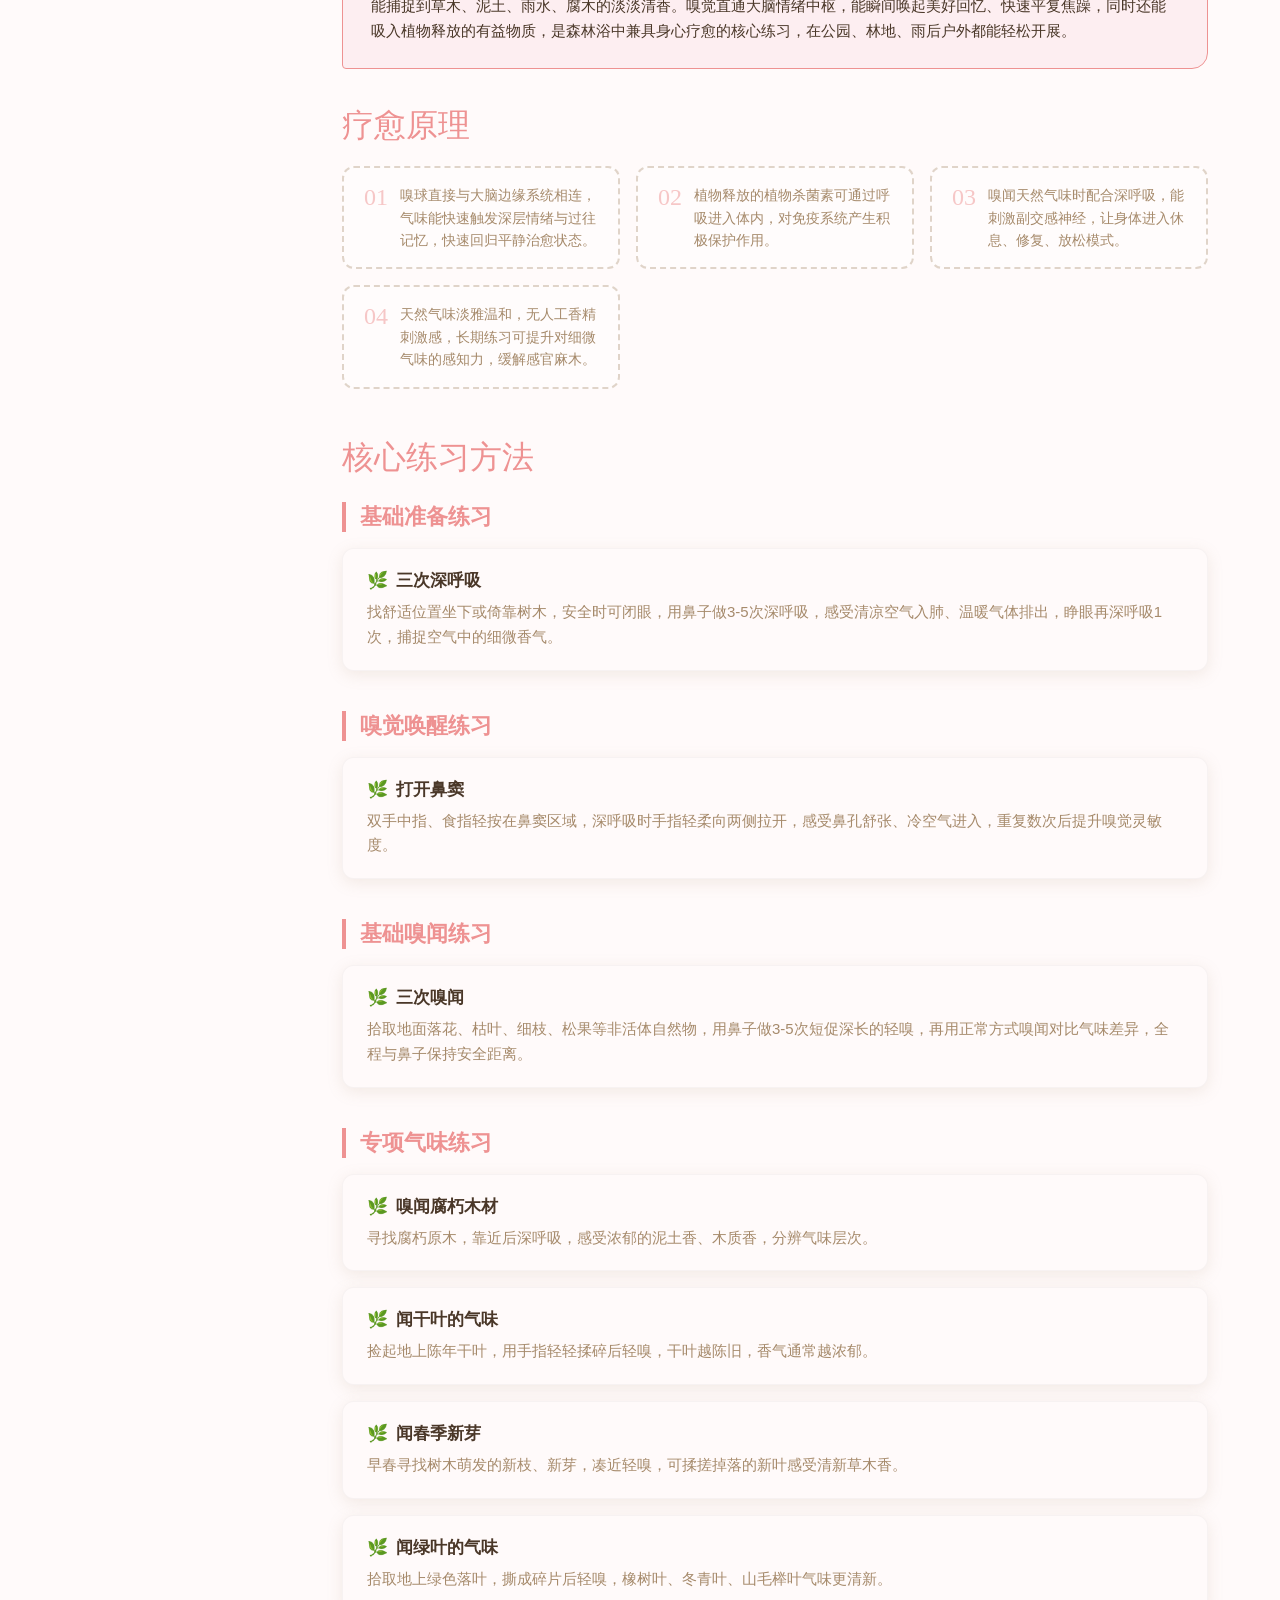
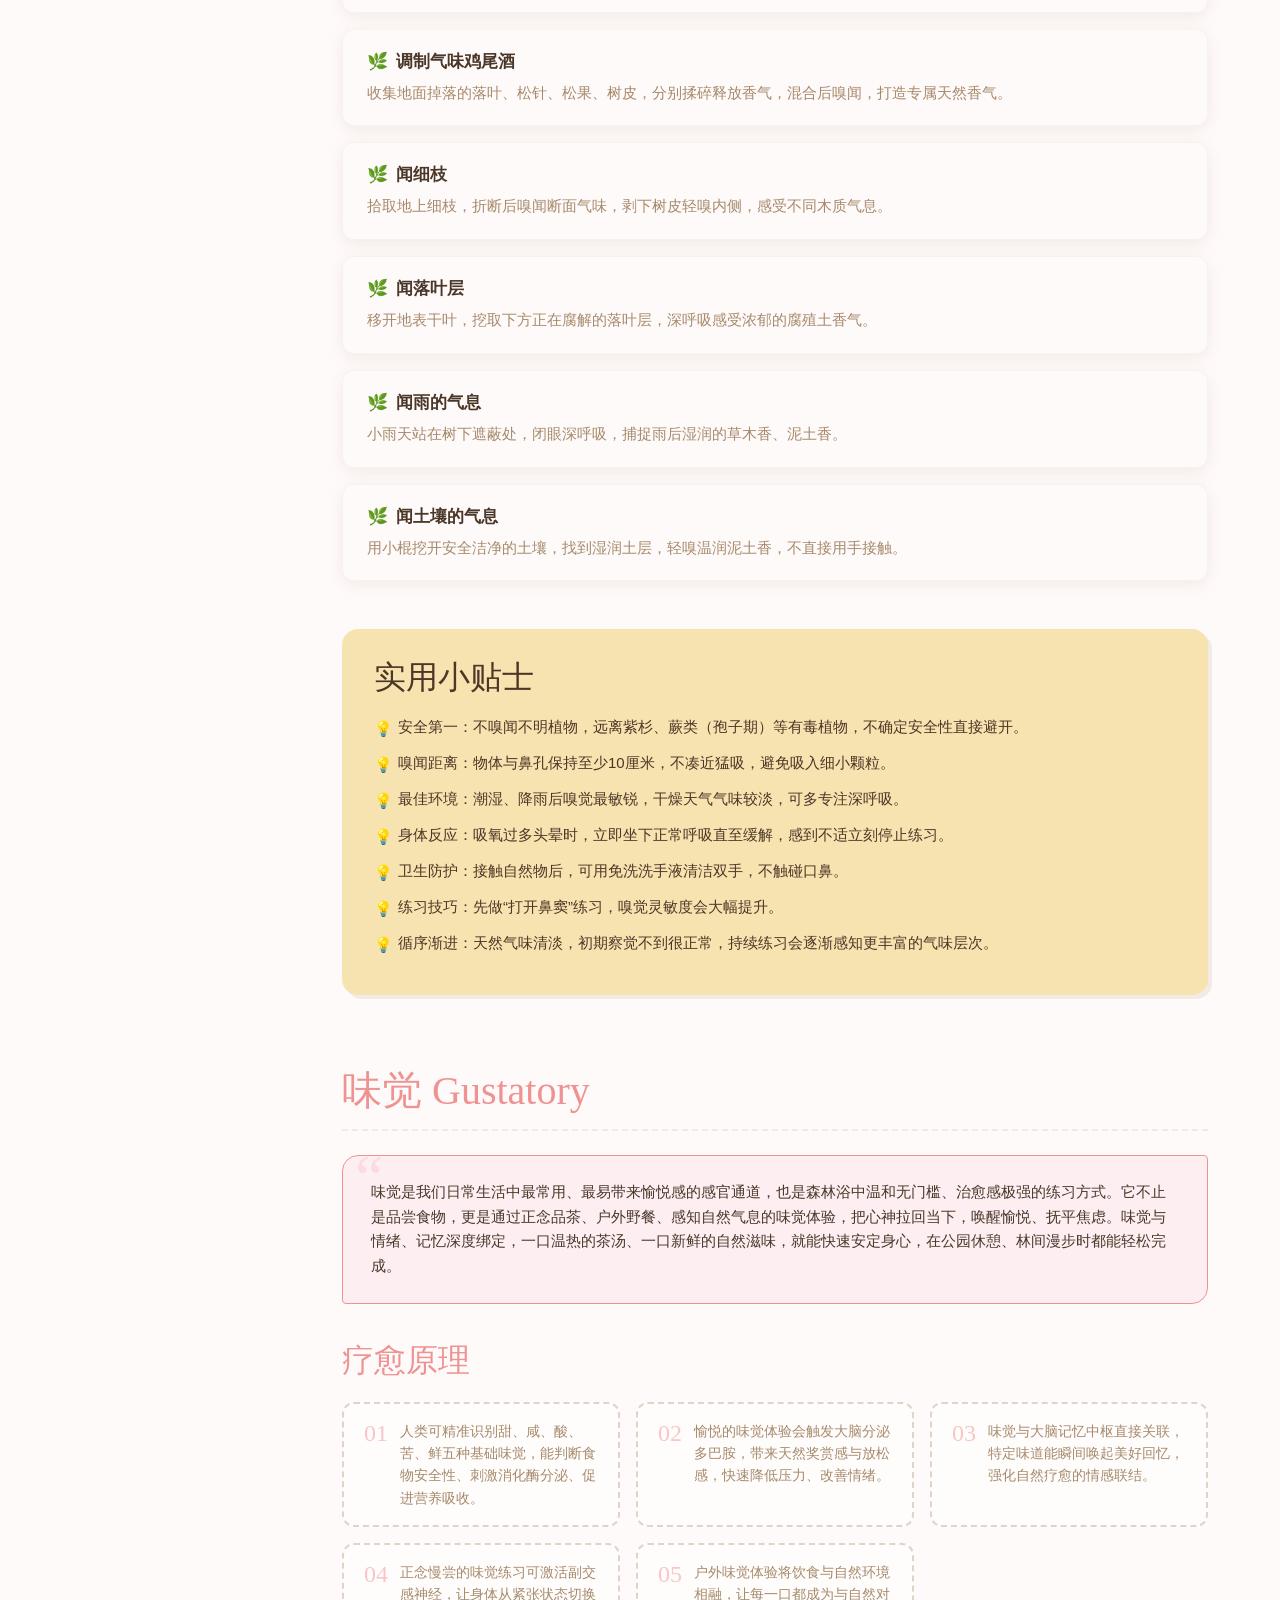
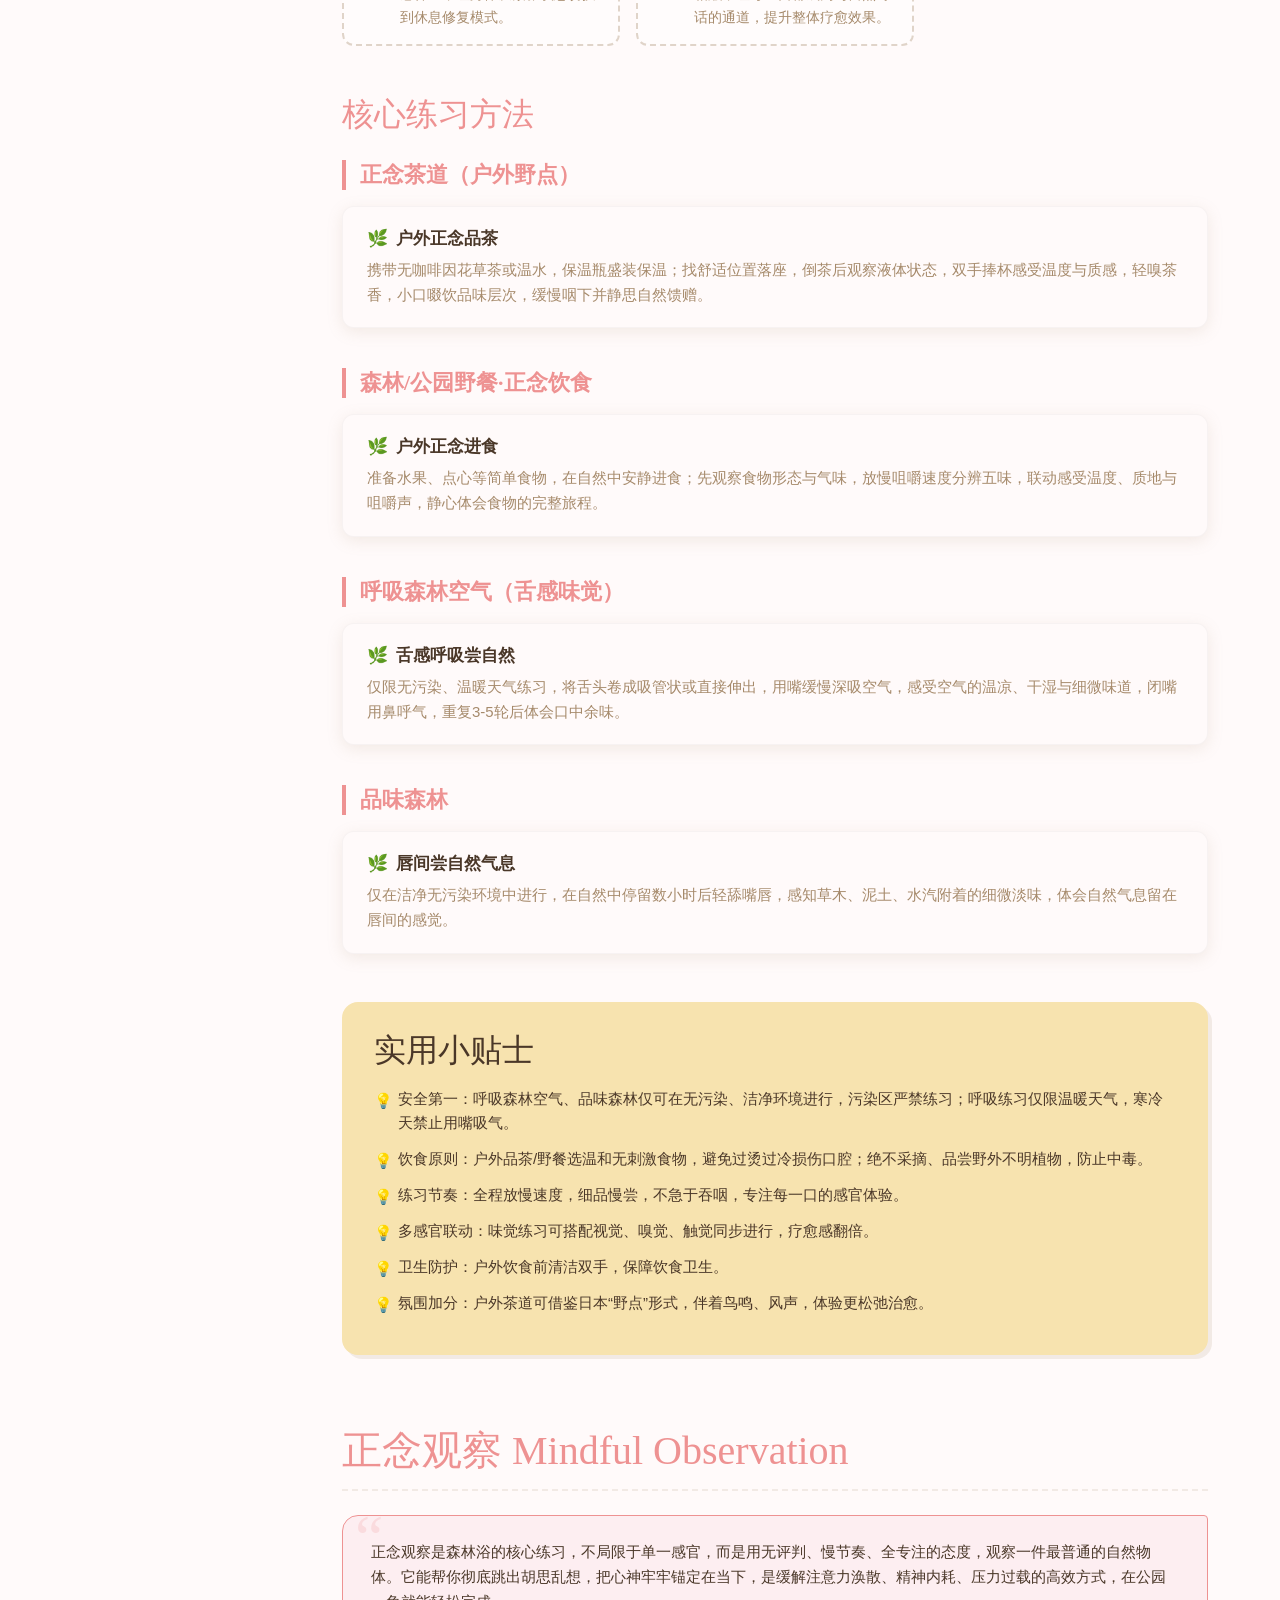
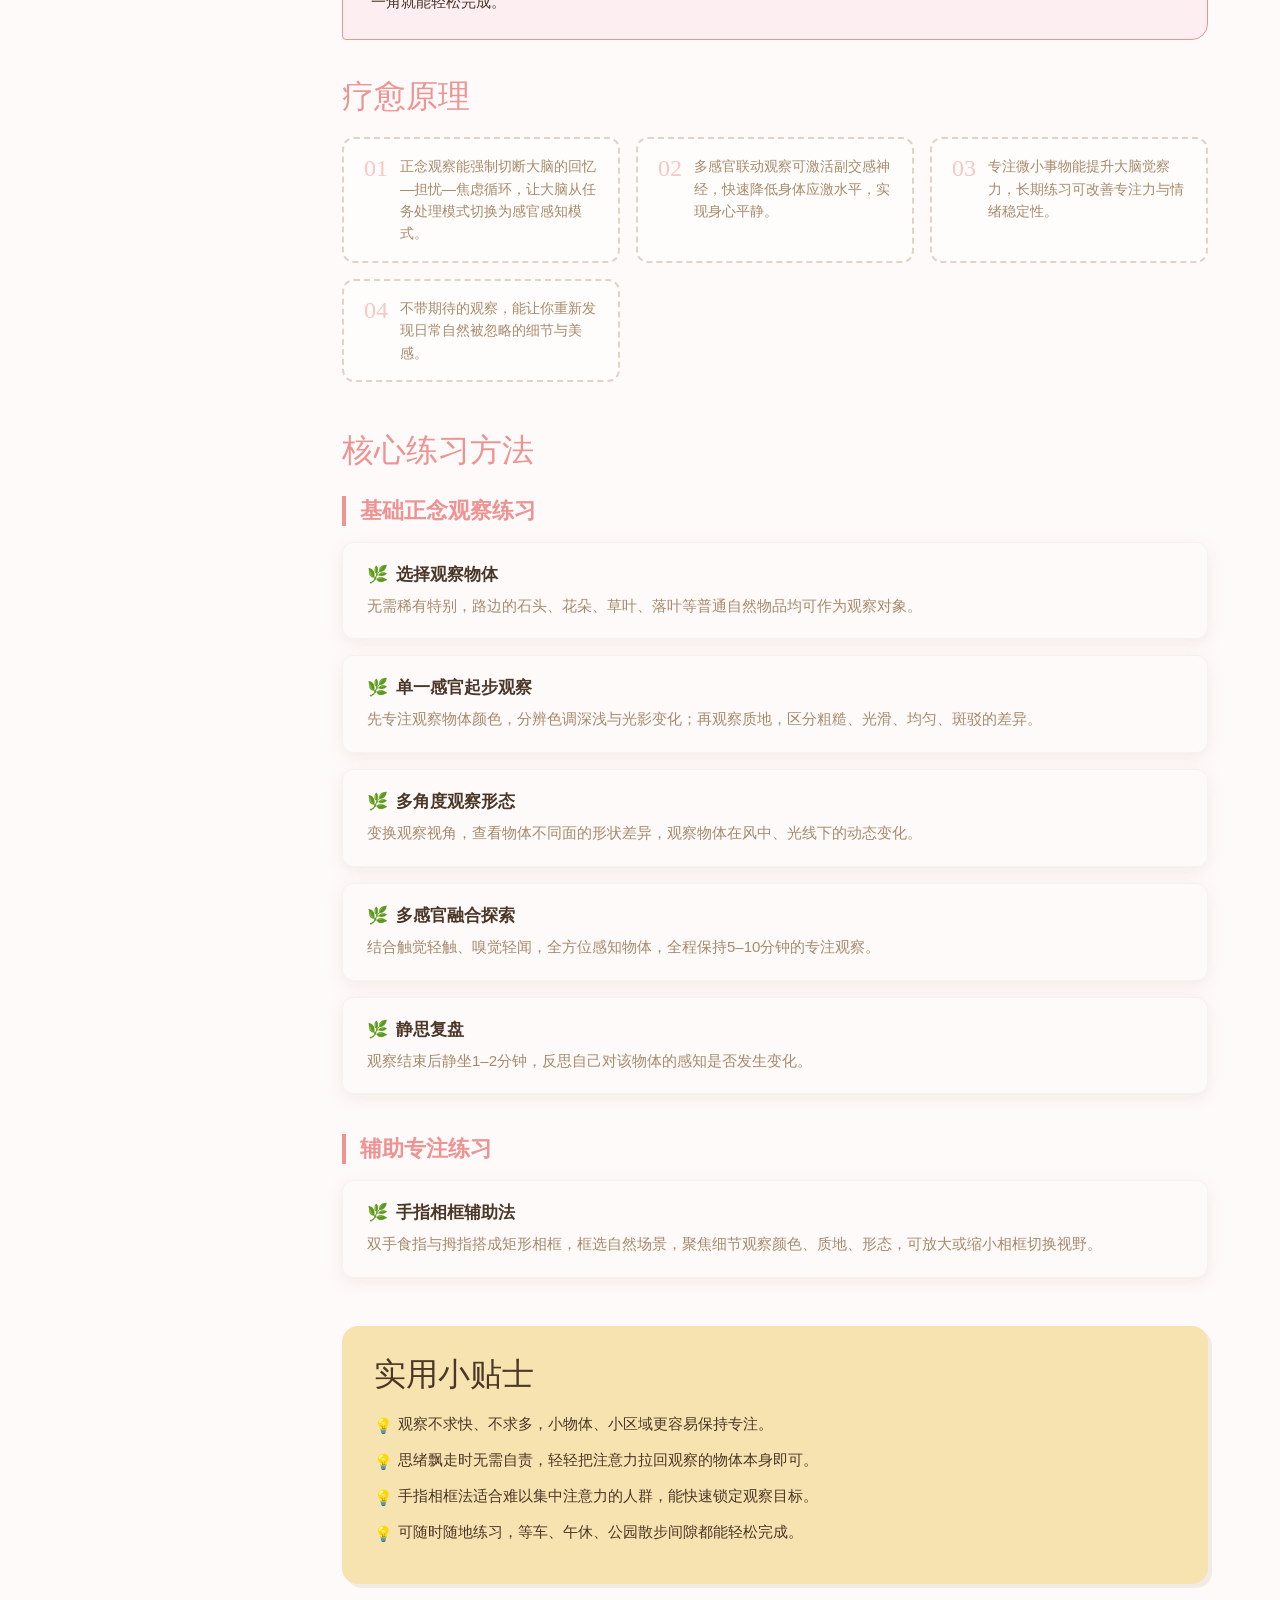
==== commit 4969ef25: "手机端适配" ====
--- a/Forest-main/src/app/pages/Guide.html
+++ b/Forest-main/src/app/pages/Guide.html
@@ -335,6 +335,9 @@
       <div class="season-toggle" id="season-toggle-container"></div>
     </div>
     <div class="navbar-tag">🌳 今日宜·发呆</div>
+    <button class="navbar-mobile-btn" onclick="toggleMobileMenu()">
+      <svg width="24" height="24" viewBox="0 0 24 24" fill="none" stroke="currentColor" stroke-width="2" stroke-linecap="round" stroke-linejoin="round"><line x1="3" y1="12" x2="21" y2="12"></line><line x1="3" y1="6" x2="21" y2="6"></line><line x1="3" y1="18" x2="21" y2="18"></line></svg>
+    </button>
   </div>
 </nav>
 
